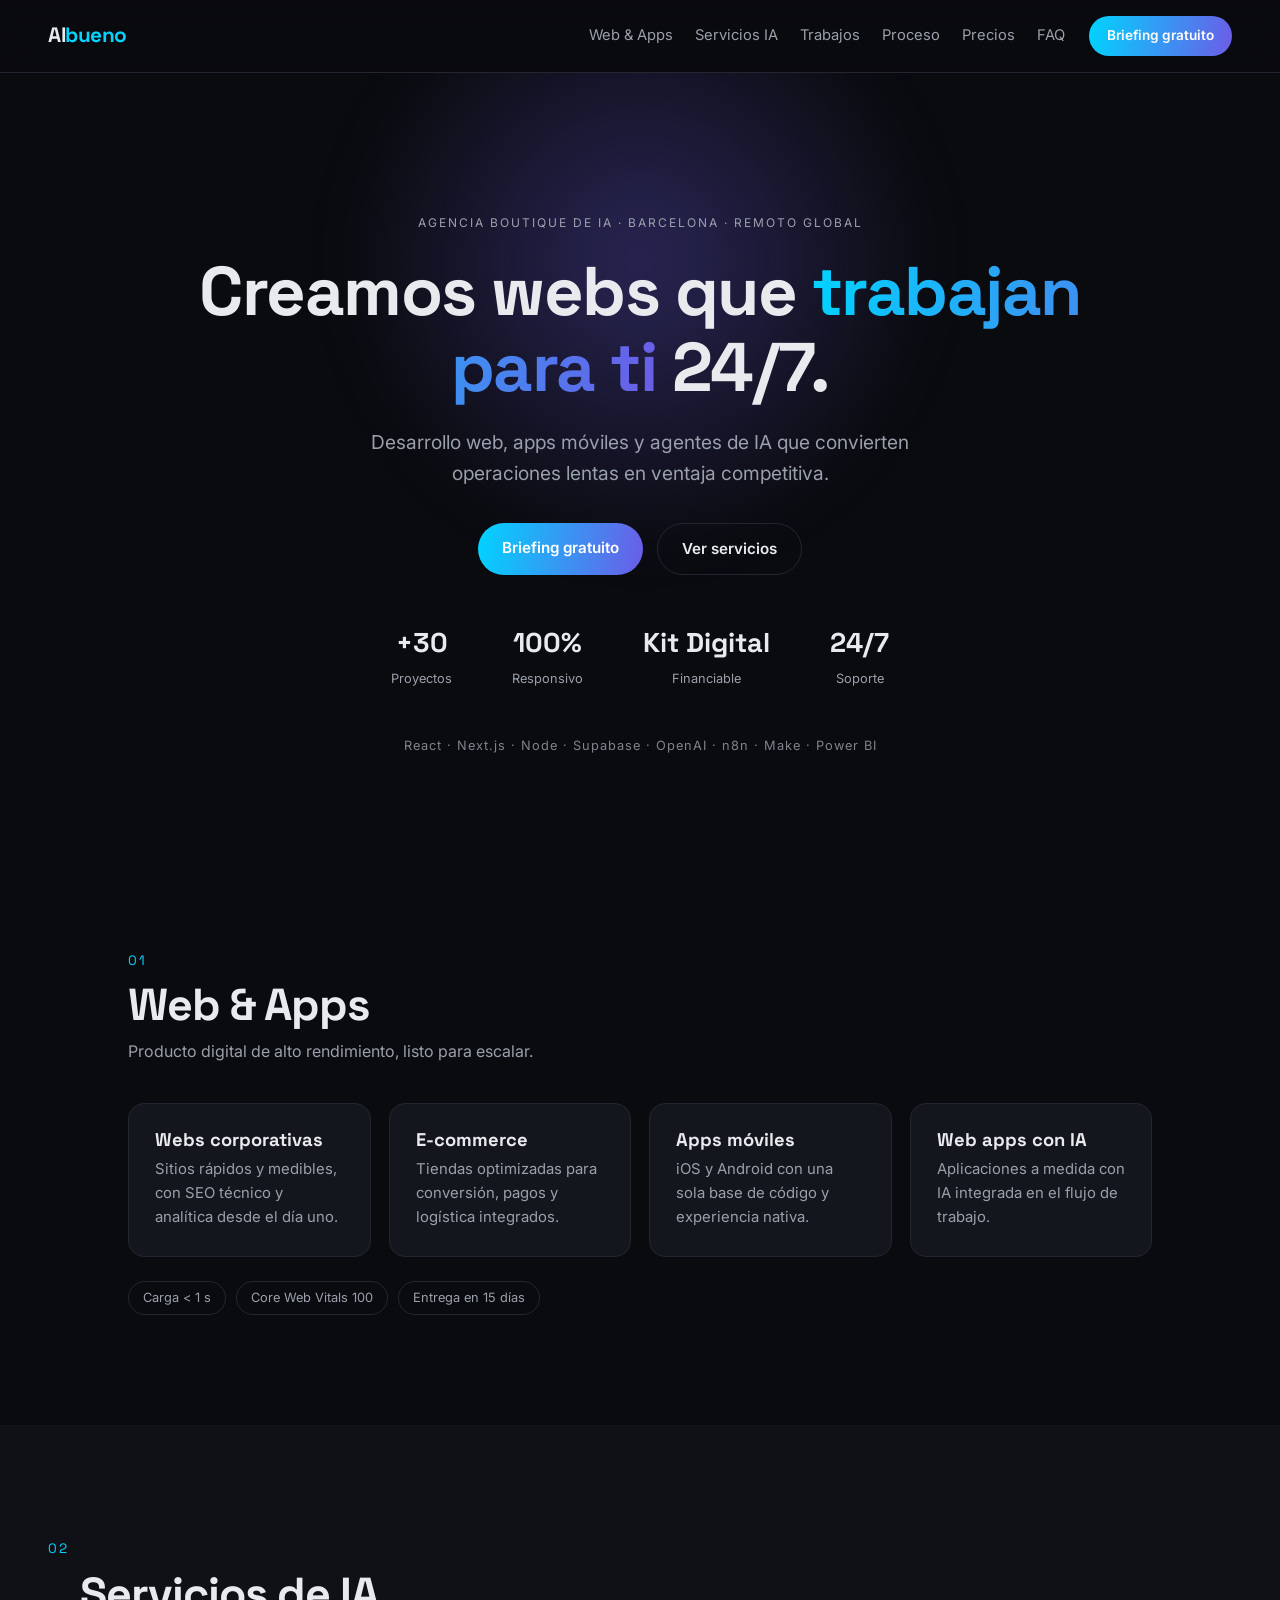
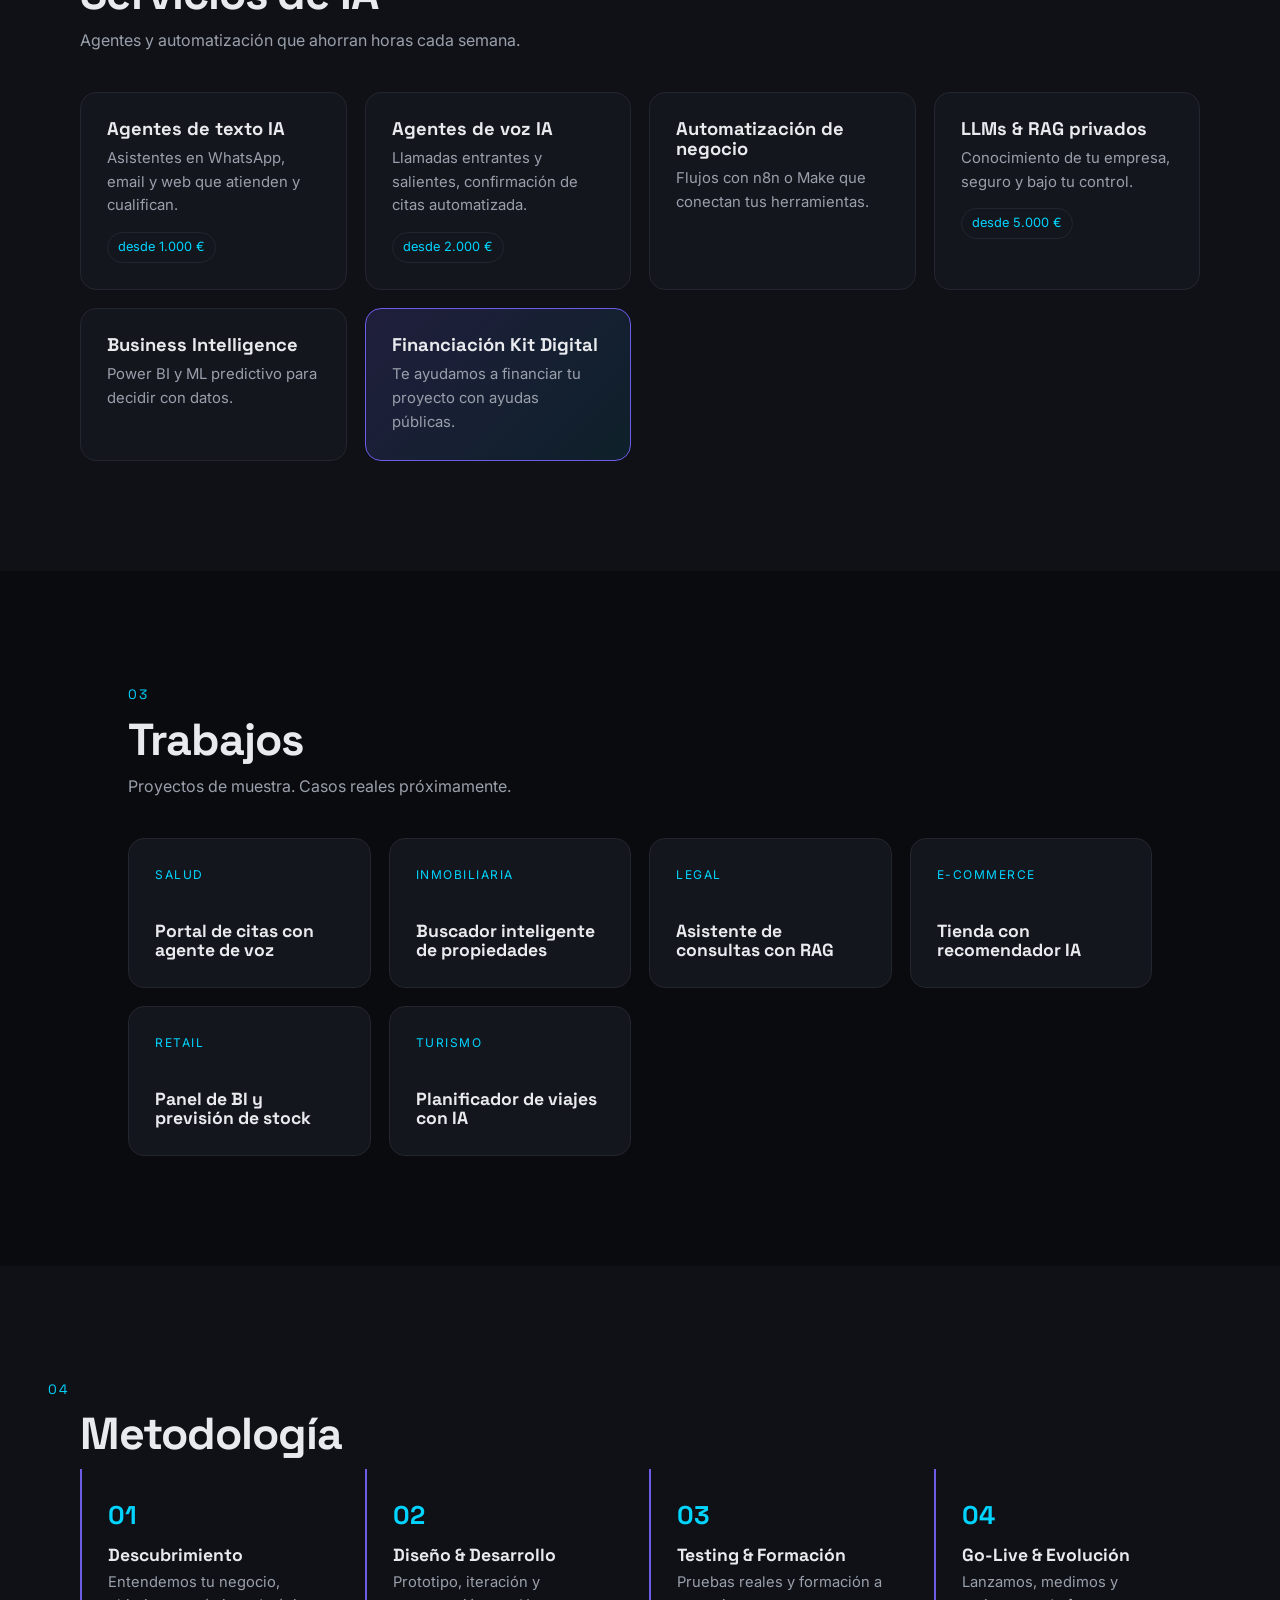
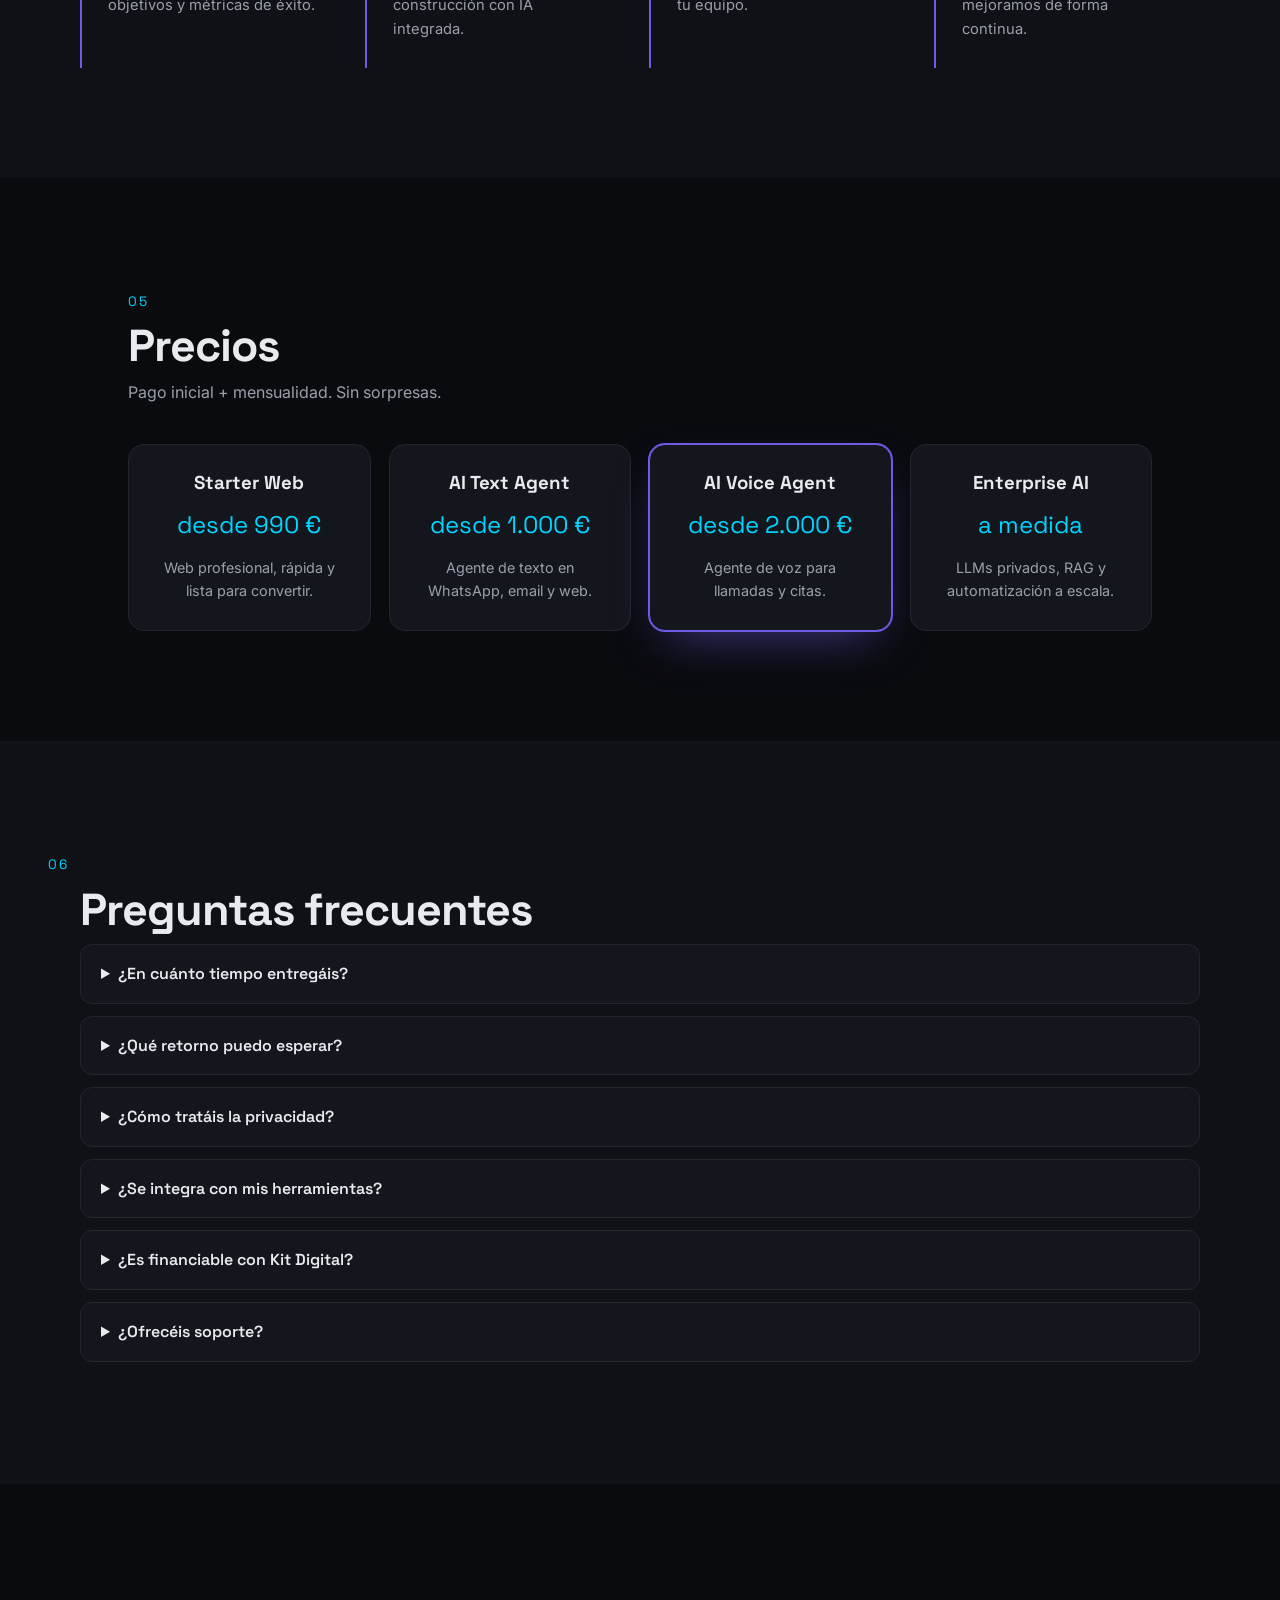
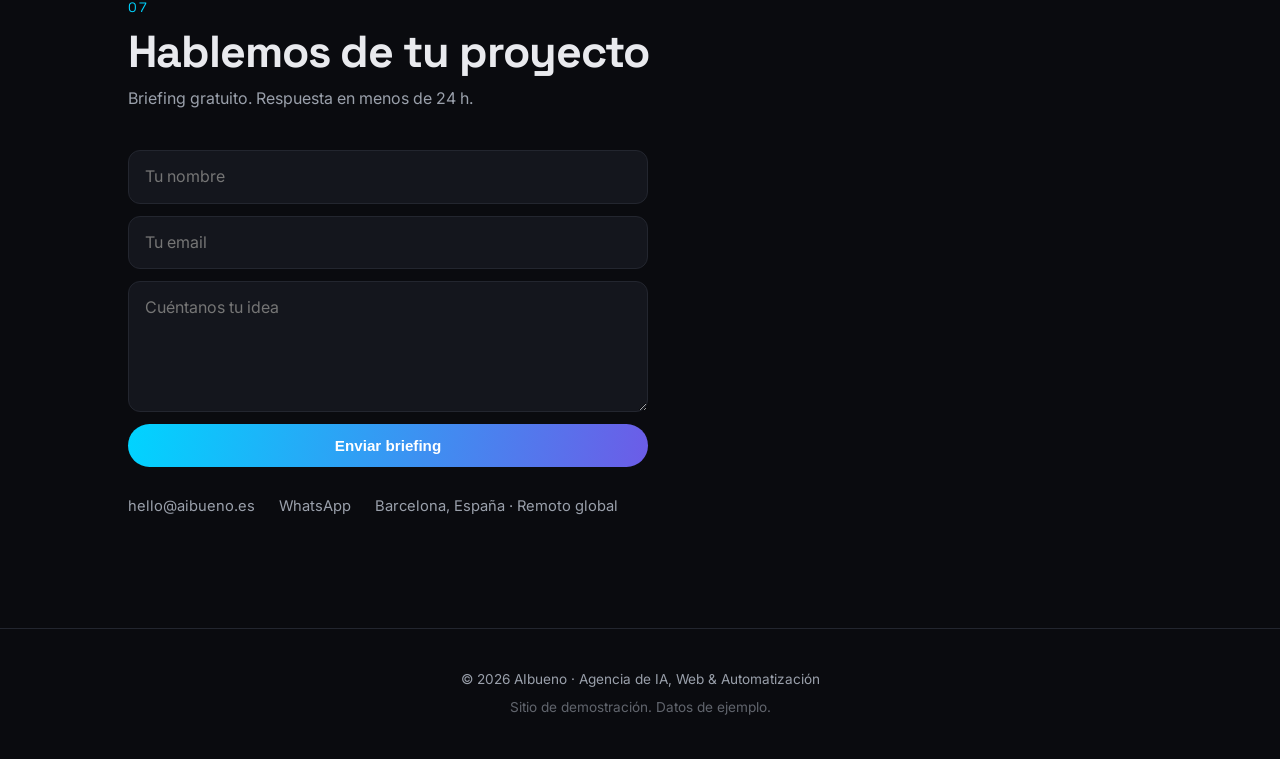
==== index.html @ 73b55826 "Add AIbueno landing site (HTML/CSS/JS, demo data)" ====
<!DOCTYPE html>
<html lang="es">
<head>
  <meta charset="UTF-8" />
  <meta name="viewport" content="width=device-width, initial-scale=1.0" />
  <title>AIbueno — Agencia de IA, Web & Automatización | Barcelona</title>
  <meta name="description" content="Agencia boutique de IA en Barcelona. Webs, apps móviles, agentes de IA y automatización que trabajan para ti 24/7." />
  <link rel="preconnect" href="https://fonts.googleapis.com" />
  <link rel="preconnect" href="https://fonts.gstatic.com" crossorigin />
  <link href="https://fonts.googleapis.com/css2?family=Space+Grotesk:wght@400;500;600;700&family=Inter:wght@400;500;600&display=swap" rel="stylesheet" />
  <link rel="stylesheet" href="styles.css" />
</head>
<body>
  <!-- NAV -->
  <header class="nav" id="top">
    <a href="#top" class="brand">AI<span>bueno</span></a>
    <nav class="nav-links">
      <a href="#servicios">Web &amp; Apps</a>
      <a href="#ia">Servicios IA</a>
      <a href="#trabajos">Trabajos</a>
      <a href="#proceso">Proceso</a>
      <a href="#precios">Precios</a>
      <a href="#faq">FAQ</a>
    </nav>
    <a href="#contacto" class="btn btn-sm">Briefing gratuito</a>
  </header>

  <!-- HERO -->
  <section class="hero">
    <div class="hero-glow" aria-hidden="true"></div>
    <p class="eyebrow">Agencia boutique de IA · Barcelona · Remoto global</p>
    <h1>Creamos webs que <span class="grad">trabajan para ti</span> 24/7.</h1>
    <p class="lead">Desarrollo web, apps móviles y agentes de IA que convierten operaciones lentas en ventaja competitiva.</p>
    <div class="hero-cta">
      <a href="#contacto" class="btn">Briefing gratuito</a>
      <a href="#servicios" class="btn btn-ghost">Ver servicios</a>
    </div>
    <ul class="stats">
      <li><strong>+30</strong><span>Proyectos</span></li>
      <li><strong>100%</strong><span>Responsivo</span></li>
      <li><strong>Kit Digital</strong><span>Financiable</span></li>
      <li><strong>24/7</strong><span>Soporte</span></li>
    </ul>
    <div class="logos">React · Next.js · Node · Supabase · OpenAI · n8n · Make · Power BI</div>
  </section>

  <!-- SERVICIOS WEB -->
  <section id="servicios" class="section">
    <span class="num">01</span>
    <h2>Web &amp; Apps</h2>
    <p class="section-lead">Producto digital de alto rendimiento, listo para escalar.</p>
    <div class="grid">
      <article class="card"><h3>Webs corporativas</h3><p>Sitios rápidos y medibles, con SEO técnico y analítica desde el día uno.</p></article>
      <article class="card"><h3>E-commerce</h3><p>Tiendas optimizadas para conversión, pagos y logística integrados.</p></article>
      <article class="card"><h3>Apps móviles</h3><p>iOS y Android con una sola base de código y experiencia nativa.</p></article>
      <article class="card"><h3>Web apps con IA</h3><p>Aplicaciones a medida con IA integrada en el flujo de trabajo.</p></article>
    </div>
    <ul class="pills"><li>Carga &lt; 1 s</li><li>Core Web Vitals 100</li><li>Entrega en 15 días</li></ul>
  </section>

  <!-- SERVICIOS IA -->
  <section id="ia" class="section alt">
    <span class="num">02</span>
    <h2>Servicios de IA</h2>
    <p class="section-lead">Agentes y automatización que ahorran horas cada semana.</p>
    <div class="grid">
      <article class="card"><h3>Agentes de texto IA</h3><p>Asistentes en WhatsApp, email y web que atienden y cualifican.</p><span class="price">desde 1.000 €</span></article>
      <article class="card"><h3>Agentes de voz IA</h3><p>Llamadas entrantes y salientes, confirmación de citas automatizada.</p><span class="price">desde 2.000 €</span></article>
      <article class="card"><h3>Automatización de negocio</h3><p>Flujos con n8n o Make que conectan tus herramientas.</p></article>
      <article class="card"><h3>LLMs &amp; RAG privados</h3><p>Conocimiento de tu empresa, seguro y bajo tu control.</p><span class="price">desde 5.000 €</span></article>
      <article class="card"><h3>Business Intelligence</h3><p>Power BI y ML predictivo para decidir con datos.</p></article>
      <article class="card highlight"><h3>Financiación Kit Digital</h3><p>Te ayudamos a financiar tu proyecto con ayudas públicas.</p></article>
    </div>
  </section>

  <!-- TRABAJOS -->
  <section id="trabajos" class="section">
    <span class="num">03</span>
    <h2>Trabajos</h2>
    <p class="section-lead">Proyectos de muestra. Casos reales próximamente.</p>
    <div class="grid works">
      <article class="work"><span>Salud</span><h3>Portal de citas con agente de voz</h3></article>
      <article class="work"><span>Inmobiliaria</span><h3>Buscador inteligente de propiedades</h3></article>
      <article class="work"><span>Legal</span><h3>Asistente de consultas con RAG</h3></article>
      <article class="work"><span>E-commerce</span><h3>Tienda con recomendador IA</h3></article>
      <article class="work"><span>Retail</span><h3>Panel de BI y previsión de stock</h3></article>
      <article class="work"><span>Turismo</span><h3>Planificador de viajes con IA</h3></article>
    </div>
  </section>

  <!-- PROCESO -->
  <section id="proceso" class="section alt">
    <span class="num">04</span>
    <h2>Metodología</h2>
    <div class="steps">
      <div class="step"><strong>01</strong><h3>Descubrimiento</h3><p>Entendemos tu negocio, objetivos y métricas de éxito.</p></div>
      <div class="step"><strong>02</strong><h3>Diseño &amp; Desarrollo</h3><p>Prototipo, iteración y construcción con IA integrada.</p></div>
      <div class="step"><strong>03</strong><h3>Testing &amp; Formación</h3><p>Pruebas reales y formación a tu equipo.</p></div>
      <div class="step"><strong>04</strong><h3>Go-Live &amp; Evolución</h3><p>Lanzamos, medimos y mejoramos de forma continua.</p></div>
    </div>
  </section>

  <!-- PRECIOS -->
  <section id="precios" class="section">
    <span class="num">05</span>
    <h2>Precios</h2>
    <p class="section-lead">Pago inicial + mensualidad. Sin sorpresas.</p>
    <div class="grid pricing">
      <article class="plan"><h3>Starter Web</h3><p class="amount">desde 990 €</p><p>Web profesional, rápida y lista para convertir.</p></article>
      <article class="plan"><h3>AI Text Agent</h3><p class="amount">desde 1.000 €</p><p>Agente de texto en WhatsApp, email y web.</p></article>
      <article class="plan featured"><h3>AI Voice Agent</h3><p class="amount">desde 2.000 €</p><p>Agente de voz para llamadas y citas.</p></article>
      <article class="plan"><h3>Enterprise AI</h3><p class="amount">a medida</p><p>LLMs privados, RAG y automatización a escala.</p></article>
    </div>
  </section>

  <!-- FAQ -->
  <section id="faq" class="section alt">
    <span class="num">06</span>
    <h2>Preguntas frecuentes</h2>
    <div class="faq">
      <details><summary>¿En cuánto tiempo entregáis?</summary><p>Proyectos web estándar en unos 15 días; los de IA según alcance.</p></details>
      <details><summary>¿Qué retorno puedo esperar?</summary><p>Automatizar tareas repetitivas libera horas y reduce costes operativos.</p></details>
      <details><summary>¿Cómo tratáis la privacidad?</summary><p>Datos cifrados y, si hace falta, LLMs privados bajo tu control.</p></details>
      <details><summary>¿Se integra con mis herramientas?</summary><p>Sí: CRMs, ERPs, WhatsApp, email y cientos de apps vía n8n/Make.</p></details>
      <details><summary>¿Es financiable con Kit Digital?</summary><p>Sí, te ayudamos con la solicitud y la justificación.</p></details>
      <details><summary>¿Ofrecéis soporte?</summary><p>Soporte continuo y evolución del producto tras el lanzamiento.</p></details>
    </div>
  </section>

  <!-- CONTACTO -->
  <section id="contacto" class="section contact">
    <span class="num">07</span>
    <h2>Hablemos de tu proyecto</h2>
    <p class="section-lead">Briefing gratuito. Respuesta en menos de 24 h.</p>
    <form class="contact-form" onsubmit="return handleSubmit(event)">
      <input type="text" name="nombre" placeholder="Tu nombre" required />
      <input type="email" name="email" placeholder="Tu email" required />
      <textarea name="mensaje" placeholder="Cuéntanos tu idea" rows="4" required></textarea>
      <button type="submit" class="btn">Enviar briefing</button>
      <p class="form-note" id="formNote" hidden>¡Gracias! Te contactaremos pronto. (Demo — el formulario no envía datos.)</p>
    </form>
    <div class="contact-info">
      <a href="mailto:hello@aibueno.es">hello@aibueno.es</a>
      <a href="https://wa.me/34600000000">WhatsApp</a>
      <span>Barcelona, España · Remoto global</span>
    </div>
  </section>

  <footer class="footer">
    <p>© <span id="year"></span> AIbueno · Agencia de IA, Web &amp; Automatización</p>
    <p class="muted">Sitio de demostración. Datos de ejemplo.</p>
  </footer>

  <script src="script.js"></script>
</body>
</html>
---- styles.css ----
:root{
  --bg:#0a0b0f; --bg-alt:#0f1117; --card:#14161d; --line:#23262f;
  --txt:#e9eaee; --muted:#9aa0ab; --accent:#6c5ce7; --accent2:#00d4ff;
  --radius:16px; --max:1120px;
}
*{box-sizing:border-box;margin:0;padding:0}
html{scroll-behavior:smooth}
body{background:var(--bg);color:var(--txt);font-family:'Inter',system-ui,sans-serif;line-height:1.6;-webkit-font-smoothing:antialiased}
h1,h2,h3,.brand{font-family:'Space Grotesk',sans-serif;line-height:1.1}
a{color:inherit;text-decoration:none}
.grad{background:linear-gradient(100deg,var(--accent2),var(--accent));-webkit-background-clip:text;background-clip:text;color:transparent}

/* NAV */
.nav{position:sticky;top:0;z-index:50;display:flex;align-items:center;gap:24px;
  padding:16px clamp(16px,5vw,48px);background:rgba(10,11,15,.72);backdrop-filter:blur(12px);border-bottom:1px solid var(--line)}
.brand{font-weight:700;font-size:1.3rem;letter-spacing:-.5px}
.brand span{color:var(--accent2)}
.nav-links{display:flex;gap:22px;margin-left:auto;font-size:.92rem;color:var(--muted)}
.nav-links a:hover{color:var(--txt)}
@media(max-width:860px){.nav-links{display:none}}

/* BUTTONS */
.btn{display:inline-block;background:linear-gradient(100deg,var(--accent2),var(--accent));color:#fff;
  font-weight:600;padding:13px 24px;border-radius:999px;border:0;cursor:pointer;font-size:.95rem;transition:transform .15s,filter .15s}
.btn:hover{transform:translateY(-2px);filter:brightness(1.08)}
.btn-sm{padding:9px 18px;font-size:.85rem}
.btn-ghost{background:transparent;border:1px solid var(--line);color:var(--txt)}

/* HERO */
.hero{position:relative;max-width:var(--max);margin:0 auto;padding:clamp(64px,12vw,140px) clamp(16px,5vw,48px) 80px;text-align:center;overflow:hidden}
.hero-glow{position:absolute;top:-20%;left:50%;transform:translateX(-50%);width:680px;height:680px;max-width:90vw;
  background:radial-gradient(circle,rgba(108,92,231,.33),transparent 62%);filter:blur(30px);z-index:-1}
.eyebrow{text-transform:uppercase;letter-spacing:2px;font-size:.75rem;color:var(--muted);margin-bottom:22px}
.hero h1{font-size:clamp(2.3rem,6.5vw,4.3rem);font-weight:700;letter-spacing:-1.5px}
.lead{max-width:620px;margin:22px auto 0;color:var(--muted);font-size:clamp(1rem,2.4vw,1.2rem)}
.hero-cta{display:flex;gap:14px;justify-content:center;flex-wrap:wrap;margin:34px 0 46px}
.stats{list-style:none;display:flex;gap:clamp(20px,5vw,60px);justify-content:center;flex-wrap:wrap}
.stats strong{display:block;font-family:'Space Grotesk';font-size:1.7rem}
.stats span{font-size:.8rem;color:var(--muted)}
.logos{margin-top:46px;color:var(--muted);font-size:.8rem;letter-spacing:1px;opacity:.8}

/* SECTIONS */
.section{max-width:var(--max);margin:0 auto;padding:clamp(60px,9vw,110px) clamp(16px,5vw,48px);position:relative}
.section.alt{background:var(--bg-alt)}
.section.alt, .footer{max-width:none}
.section.alt > *{max-width:var(--max);margin-left:auto;margin-right:auto}
.num{font-family:'Space Grotesk';font-size:.85rem;color:var(--accent2);letter-spacing:2px}
.section h2{font-size:clamp(1.8rem,4.5vw,2.8rem);margin:8px 0 10px;letter-spacing:-1px}
.section-lead{color:var(--muted);margin-bottom:38px;max-width:620px}

/* GRID / CARDS */
.grid{display:grid;grid-template-columns:repeat(auto-fit,minmax(240px,1fr));gap:18px}
.card{background:var(--card);border:1px solid var(--line);border-radius:var(--radius);padding:26px;transition:border-color .2s,transform .2s}
.card:hover{border-color:var(--accent);transform:translateY(-3px)}
.card h3{font-size:1.15rem;margin-bottom:8px}
.card p{color:var(--muted);font-size:.93rem}
.card .price{display:inline-block;margin-top:14px;font-size:.8rem;color:var(--accent2);border:1px solid var(--line);padding:4px 10px;border-radius:999px}
.card.highlight{background:linear-gradient(135deg,rgba(108,92,231,.18),rgba(0,212,255,.08));border-color:var(--accent)}
.pills{list-style:none;display:flex;gap:10px;flex-wrap:wrap;margin-top:24px}
.pills li{font-size:.8rem;color:var(--muted);border:1px solid var(--line);padding:6px 14px;border-radius:999px}

/* WORKS */
.works .work{background:var(--card);border:1px solid var(--line);border-radius:var(--radius);padding:26px;min-height:150px;display:flex;flex-direction:column;justify-content:space-between;transition:transform .2s,border-color .2s}
.works .work:hover{transform:translateY(-3px);border-color:var(--accent2)}
.works .work span{font-size:.75rem;text-transform:uppercase;letter-spacing:1.5px;color:var(--accent2)}
.works .work h3{font-size:1.1rem;margin-top:20px}

/* STEPS */
.steps{display:grid;grid-template-columns:repeat(auto-fit,minmax(220px,1fr));gap:18px}
.step{padding:26px;border-left:2px solid var(--accent)}
.step strong{font-family:'Space Grotesk';font-size:1.6rem;color:var(--accent2)}
.step h3{margin:10px 0 6px;font-size:1.1rem}
.step p{color:var(--muted);font-size:.92rem}

/* PRICING */
.pricing .plan{background:var(--card);border:1px solid var(--line);border-radius:var(--radius);padding:28px;text-align:center}
.pricing .plan.featured{border-color:var(--accent);box-shadow:0 0 0 1px var(--accent),0 20px 50px -20px rgba(108,92,231,.6)}
.plan .amount{font-family:'Space Grotesk';font-size:1.5rem;margin:12px 0;color:var(--accent2)}
.plan p:last-child{color:var(--muted);font-size:.9rem}

/* FAQ */
.faq{max-width:760px}
.faq details{border:1px solid var(--line);border-radius:12px;padding:16px 20px;margin-bottom:12px;background:var(--card)}
.faq summary{cursor:pointer;font-weight:600;font-family:'Space Grotesk'}
.faq p{color:var(--muted);margin-top:10px;font-size:.93rem}

/* CONTACT */
.contact-form{max-width:520px;display:flex;flex-direction:column;gap:12px;margin-bottom:28px}
.contact-form input,.contact-form textarea{background:var(--card);border:1px solid var(--line);border-radius:12px;padding:13px 16px;color:var(--txt);font:inherit}
.contact-form input:focus,.contact-form textarea:focus{outline:none;border-color:var(--accent)}
.form-note{color:var(--accent2);font-size:.88rem}
.contact-info{display:flex;gap:24px;flex-wrap:wrap;color:var(--muted);font-size:.92rem}
.contact-info a:hover{color:var(--accent2)}

/* FOOTER */
.footer{text-align:center;padding:40px 16px;border-top:1px solid var(--line);color:var(--muted);font-size:.85rem}
.footer .muted{opacity:.6;margin-top:6px}
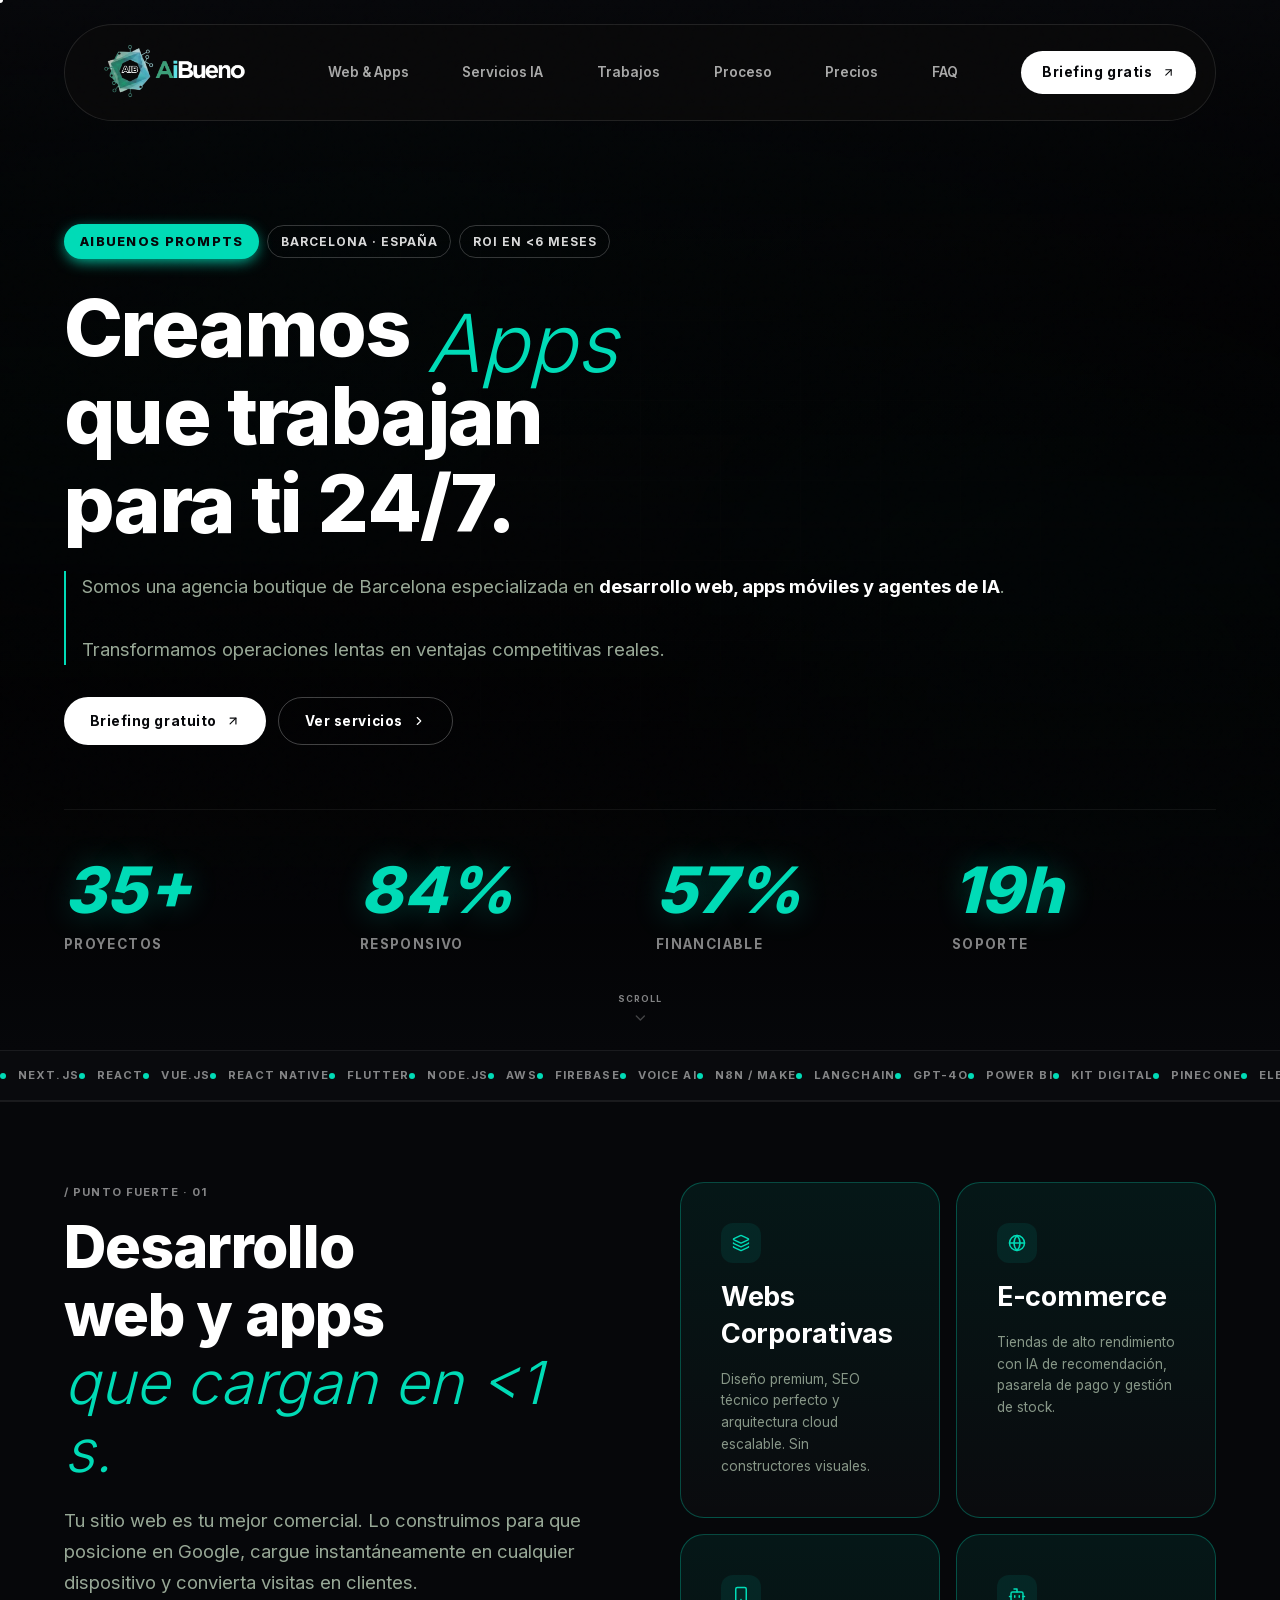
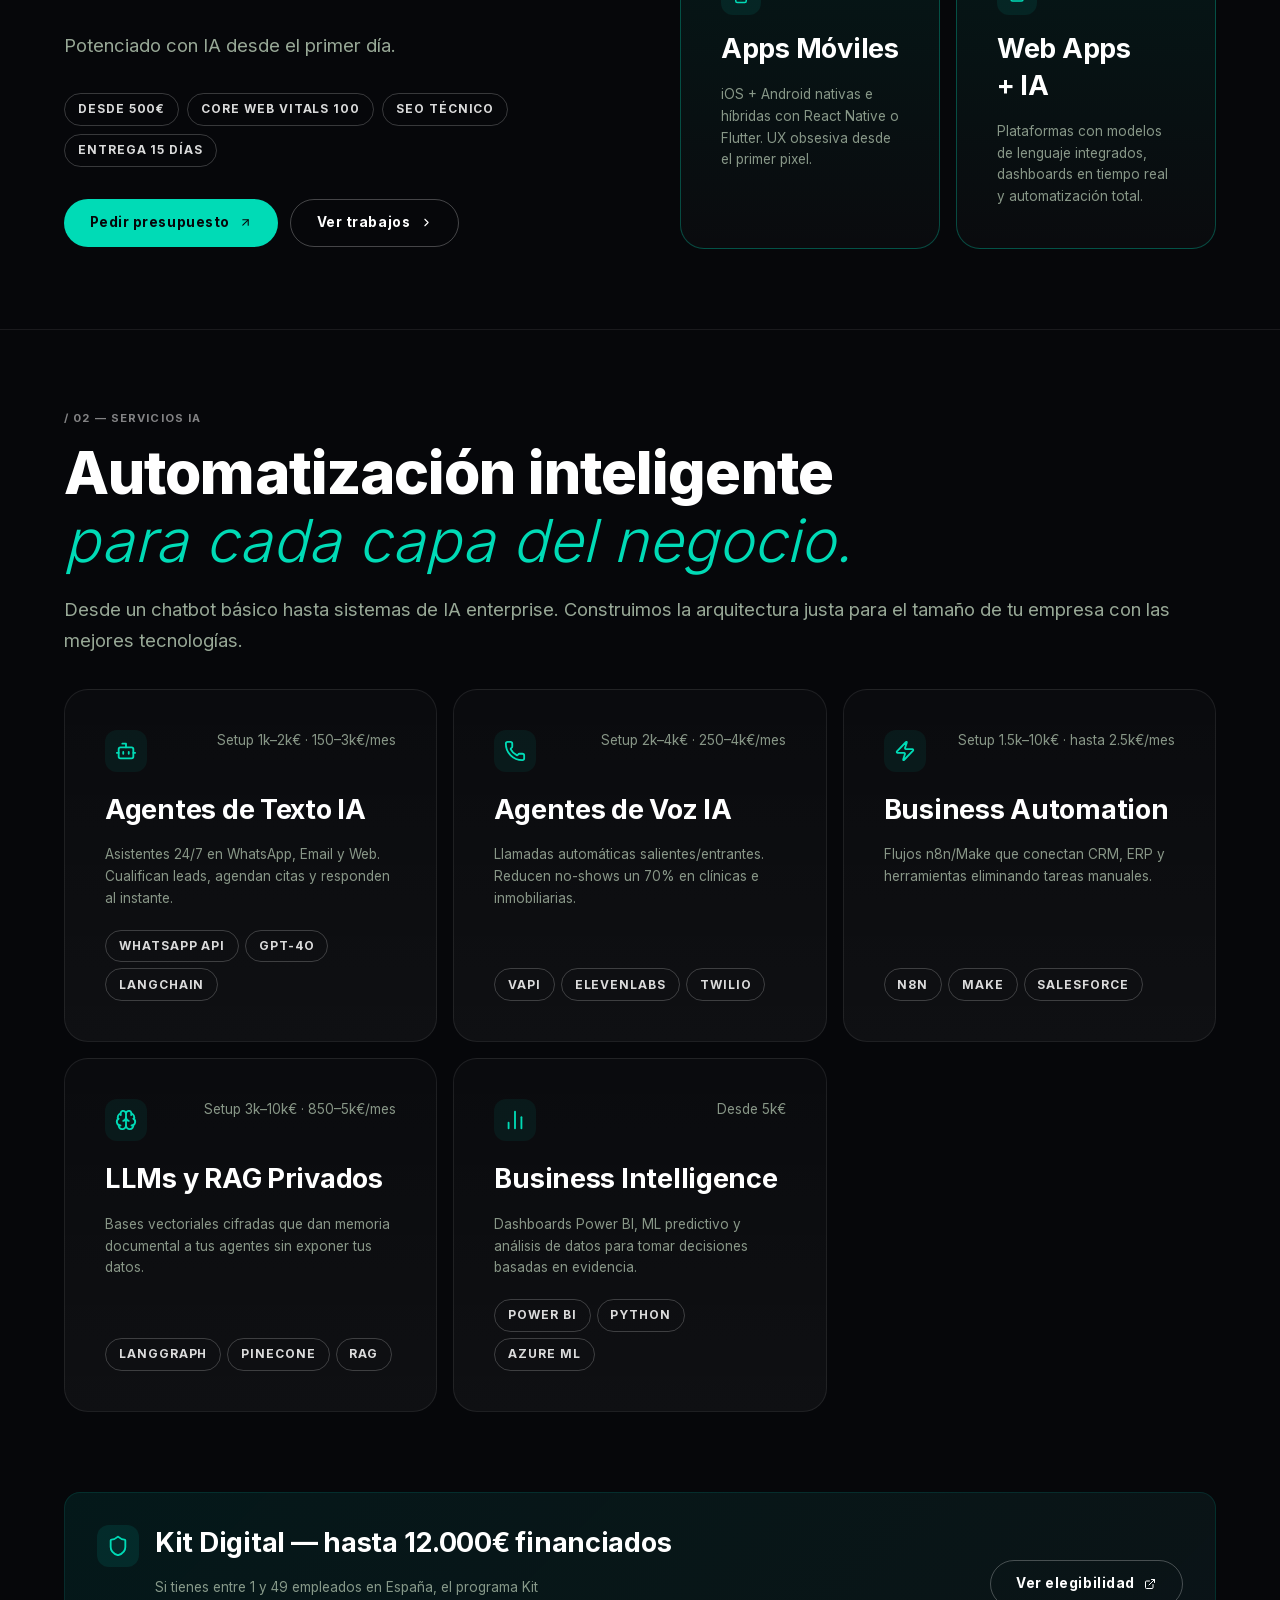
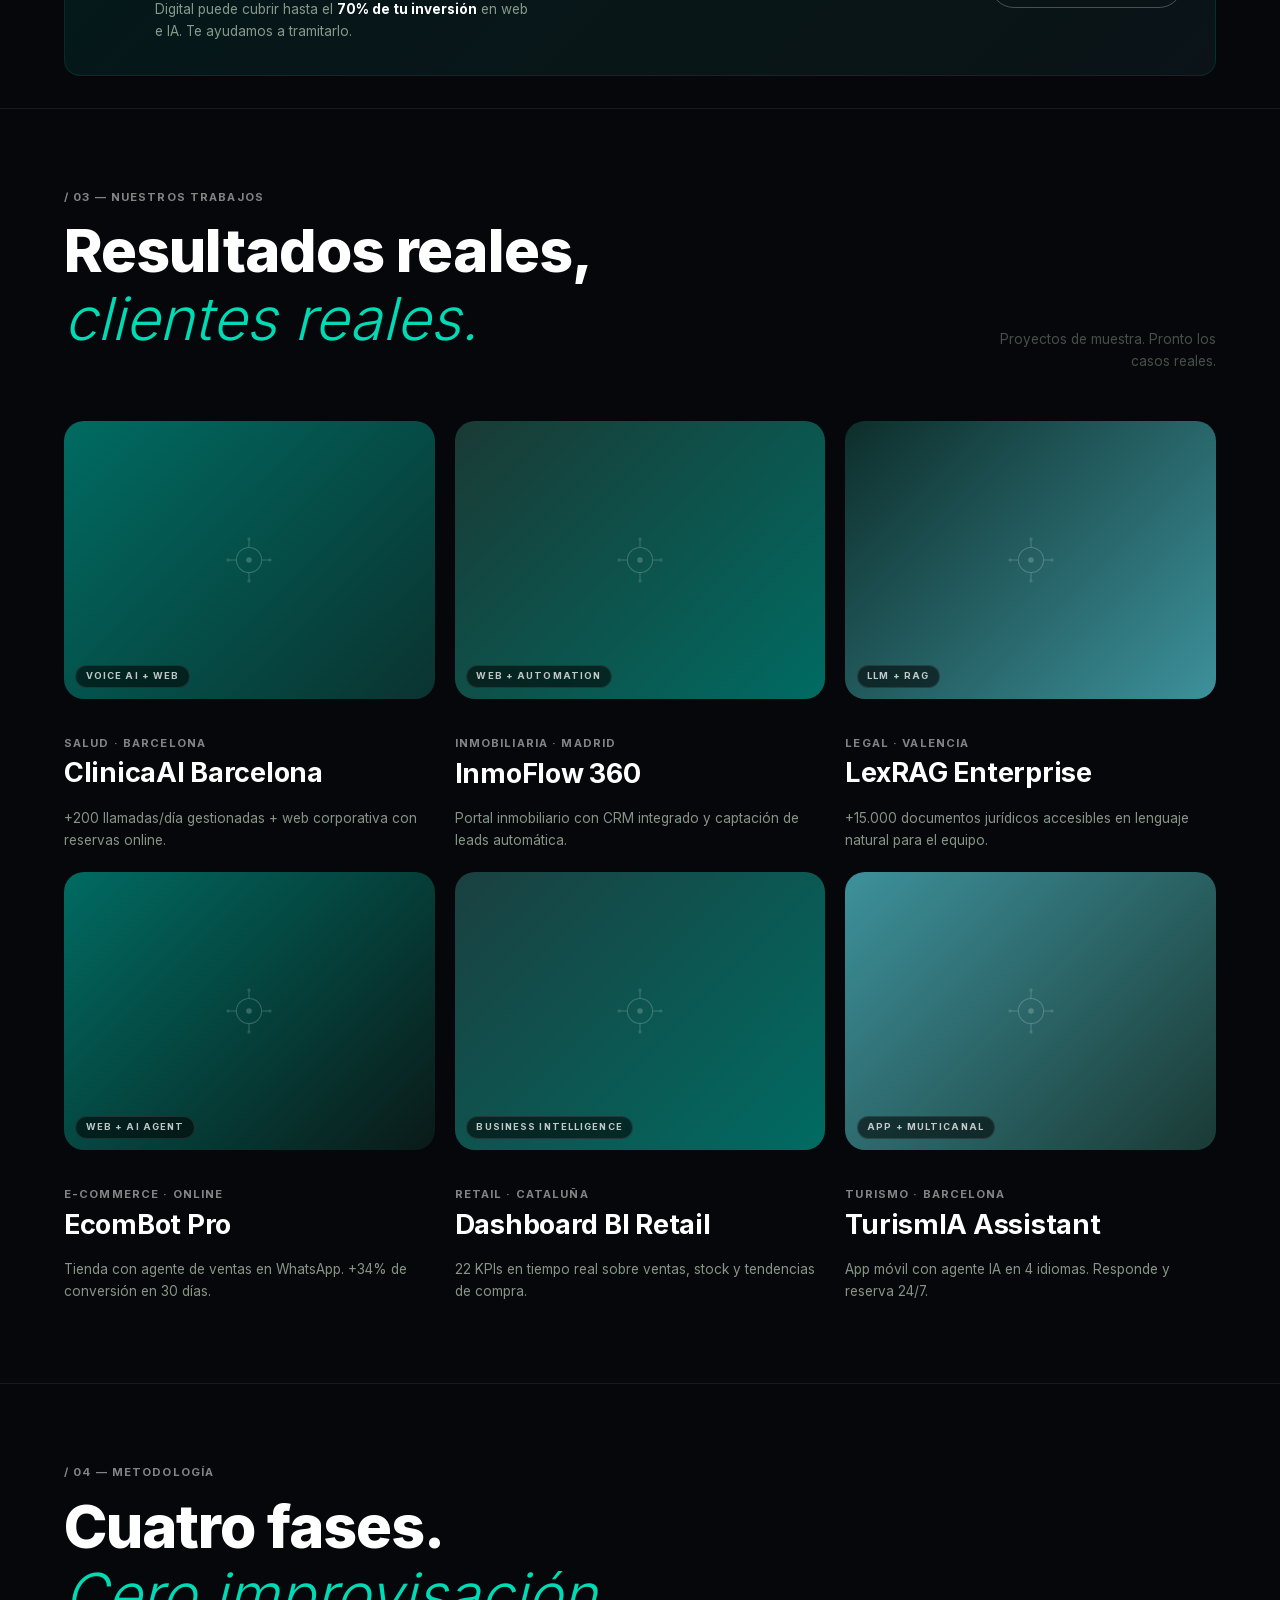
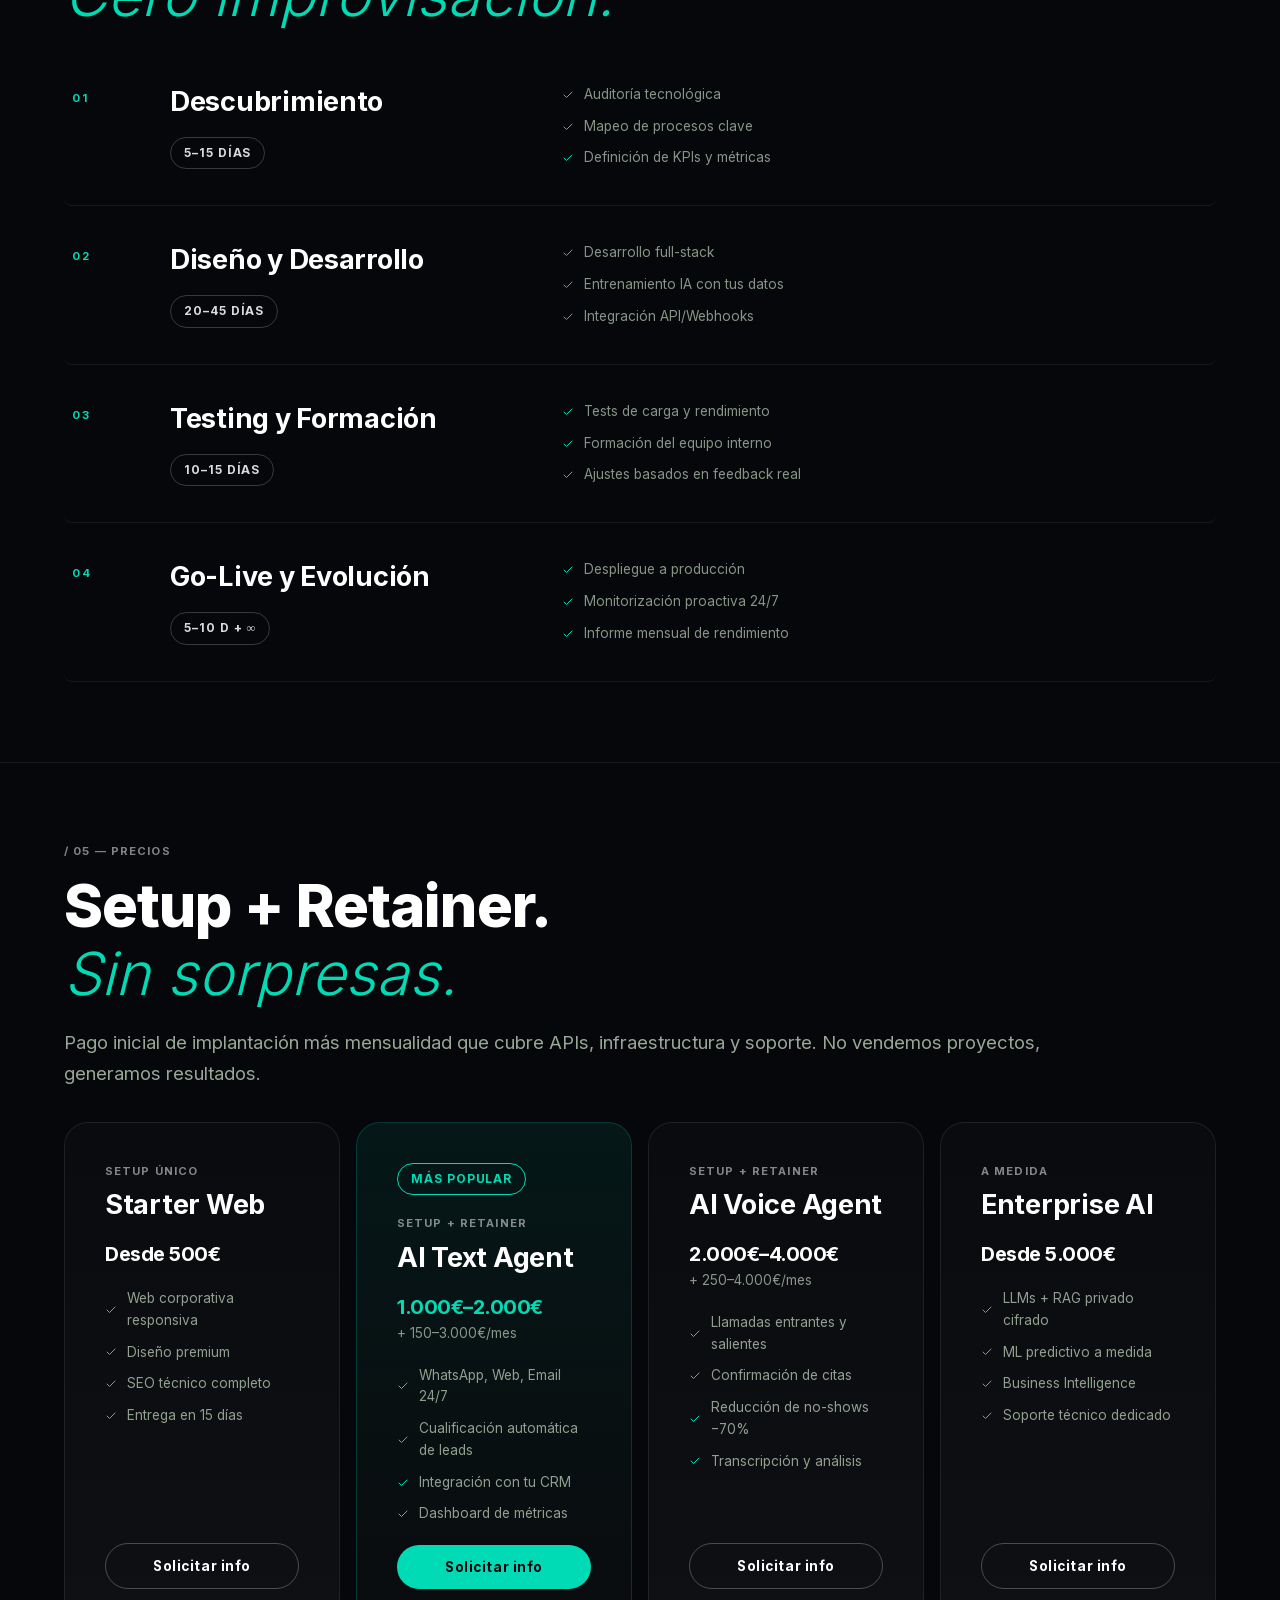
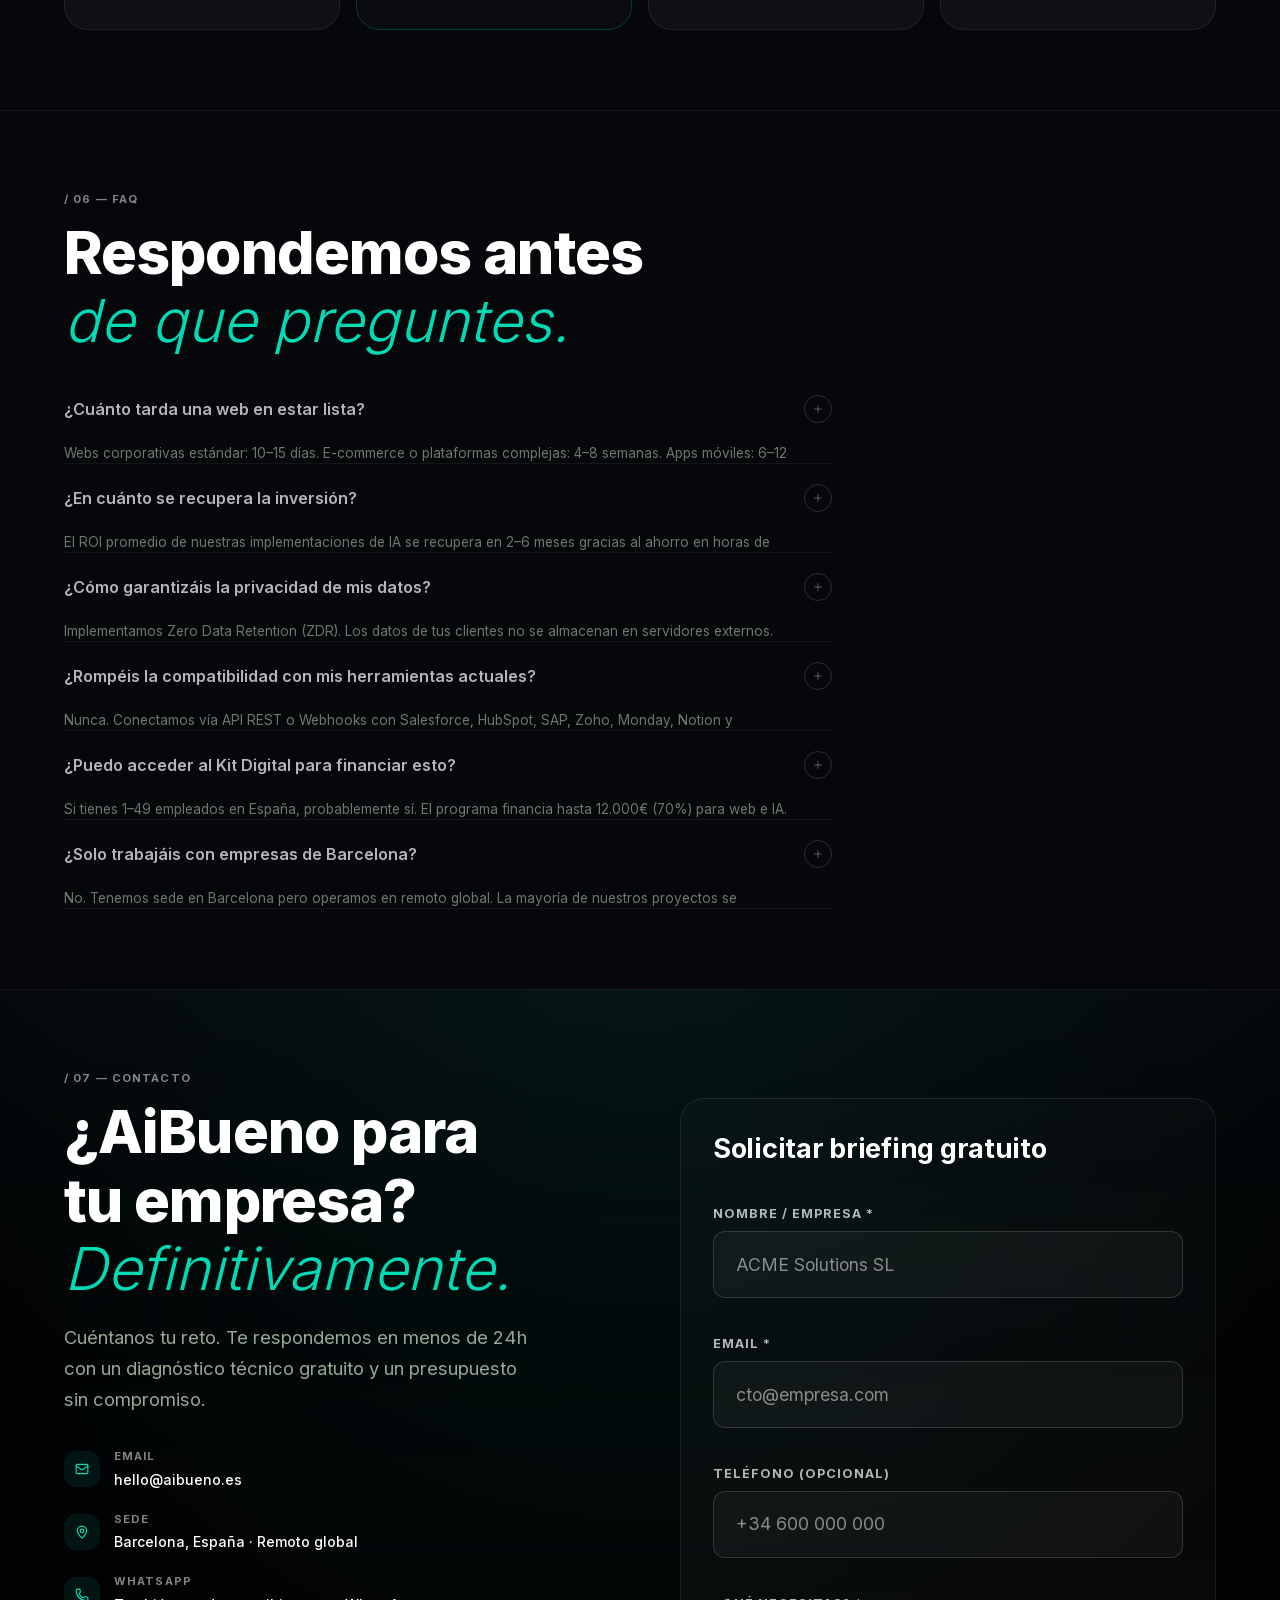
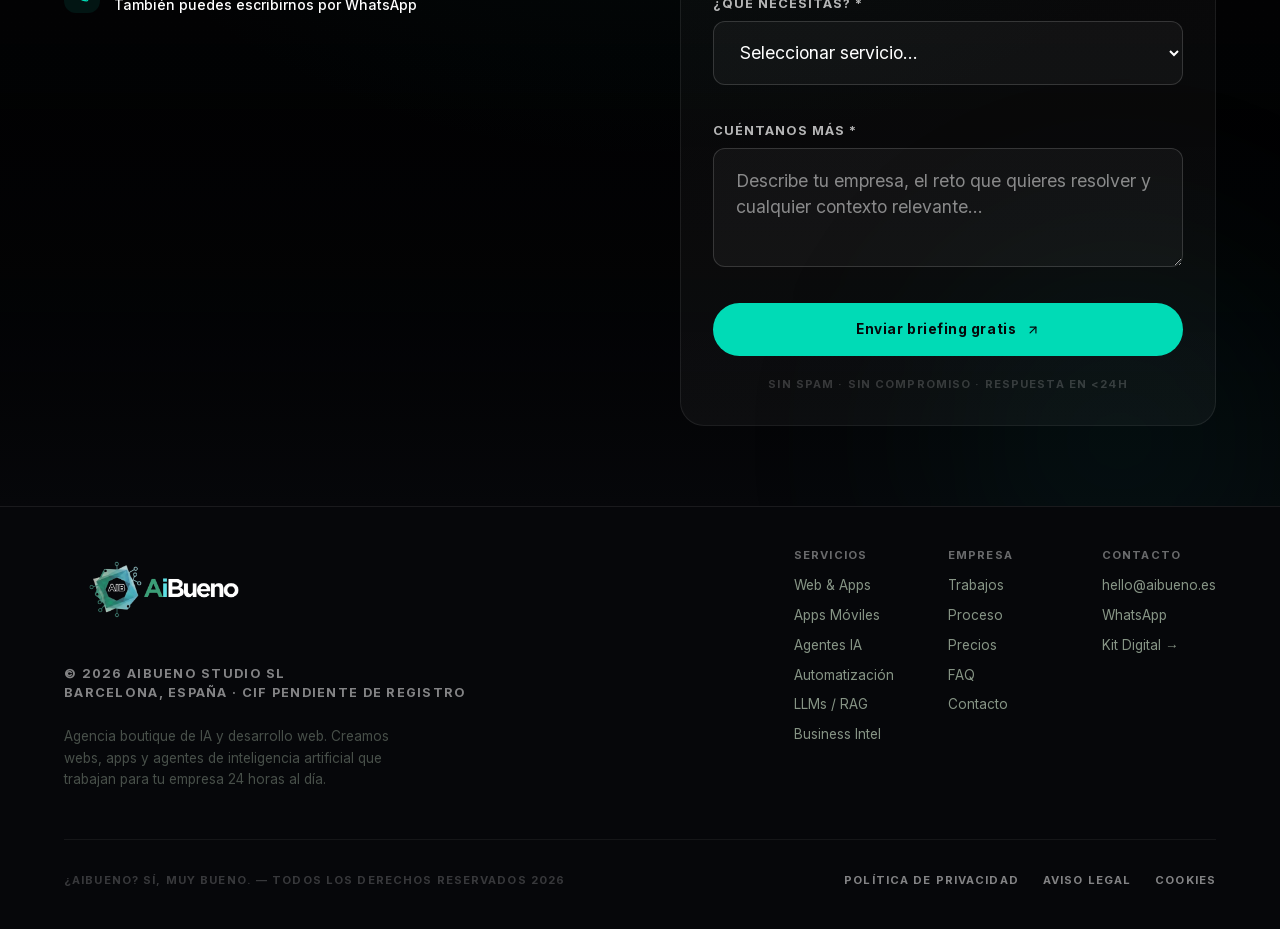
==== commit dd38cabe: "Replace with real AIbueno site (static export)" ====
--- a/index.html
+++ b/index.html
@@ -1,156 +1 @@
-<!DOCTYPE html>
-<html lang="es">
-<head>
-  <meta charset="UTF-8" />
-  <meta name="viewport" content="width=device-width, initial-scale=1.0" />
-  <title>AIbueno — Agencia de IA, Web & Automatización | Barcelona</title>
-  <meta name="description" content="Agencia boutique de IA en Barcelona. Webs, apps móviles, agentes de IA y automatización que trabajan para ti 24/7." />
-  <link rel="preconnect" href="https://fonts.googleapis.com" />
-  <link rel="preconnect" href="https://fonts.gstatic.com" crossorigin />
-  <link href="https://fonts.googleapis.com/css2?family=Space+Grotesk:wght@400;500;600;700&family=Inter:wght@400;500;600&display=swap" rel="stylesheet" />
-  <link rel="stylesheet" href="styles.css" />
-</head>
-<body>
-  <!-- NAV -->
-  <header class="nav" id="top">
-    <a href="#top" class="brand">AI<span>bueno</span></a>
-    <nav class="nav-links">
-      <a href="#servicios">Web &amp; Apps</a>
-      <a href="#ia">Servicios IA</a>
-      <a href="#trabajos">Trabajos</a>
-      <a href="#proceso">Proceso</a>
-      <a href="#precios">Precios</a>
-      <a href="#faq">FAQ</a>
-    </nav>
-    <a href="#contacto" class="btn btn-sm">Briefing gratuito</a>
-  </header>
-
-  <!-- HERO -->
-  <section class="hero">
-    <div class="hero-glow" aria-hidden="true"></div>
-    <p class="eyebrow">Agencia boutique de IA · Barcelona · Remoto global</p>
-    <h1>Creamos webs que <span class="grad">trabajan para ti</span> 24/7.</h1>
-    <p class="lead">Desarrollo web, apps móviles y agentes de IA que convierten operaciones lentas en ventaja competitiva.</p>
-    <div class="hero-cta">
-      <a href="#contacto" class="btn">Briefing gratuito</a>
-      <a href="#servicios" class="btn btn-ghost">Ver servicios</a>
-    </div>
-    <ul class="stats">
-      <li><strong>+30</strong><span>Proyectos</span></li>
-      <li><strong>100%</strong><span>Responsivo</span></li>
-      <li><strong>Kit Digital</strong><span>Financiable</span></li>
-      <li><strong>24/7</strong><span>Soporte</span></li>
-    </ul>
-    <div class="logos">React · Next.js · Node · Supabase · OpenAI · n8n · Make · Power BI</div>
-  </section>
-
-  <!-- SERVICIOS WEB -->
-  <section id="servicios" class="section">
-    <span class="num">01</span>
-    <h2>Web &amp; Apps</h2>
-    <p class="section-lead">Producto digital de alto rendimiento, listo para escalar.</p>
-    <div class="grid">
-      <article class="card"><h3>Webs corporativas</h3><p>Sitios rápidos y medibles, con SEO técnico y analítica desde el día uno.</p></article>
-      <article class="card"><h3>E-commerce</h3><p>Tiendas optimizadas para conversión, pagos y logística integrados.</p></article>
-      <article class="card"><h3>Apps móviles</h3><p>iOS y Android con una sola base de código y experiencia nativa.</p></article>
-      <article class="card"><h3>Web apps con IA</h3><p>Aplicaciones a medida con IA integrada en el flujo de trabajo.</p></article>
-    </div>
-    <ul class="pills"><li>Carga &lt; 1 s</li><li>Core Web Vitals 100</li><li>Entrega en 15 días</li></ul>
-  </section>
-
-  <!-- SERVICIOS IA -->
-  <section id="ia" class="section alt">
-    <span class="num">02</span>
-    <h2>Servicios de IA</h2>
-    <p class="section-lead">Agentes y automatización que ahorran horas cada semana.</p>
-    <div class="grid">
-      <article class="card"><h3>Agentes de texto IA</h3><p>Asistentes en WhatsApp, email y web que atienden y cualifican.</p><span class="price">desde 1.000 €</span></article>
-      <article class="card"><h3>Agentes de voz IA</h3><p>Llamadas entrantes y salientes, confirmación de citas automatizada.</p><span class="price">desde 2.000 €</span></article>
-      <article class="card"><h3>Automatización de negocio</h3><p>Flujos con n8n o Make que conectan tus herramientas.</p></article>
-      <article class="card"><h3>LLMs &amp; RAG privados</h3><p>Conocimiento de tu empresa, seguro y bajo tu control.</p><span class="price">desde 5.000 €</span></article>
-      <article class="card"><h3>Business Intelligence</h3><p>Power BI y ML predictivo para decidir con datos.</p></article>
-      <article class="card highlight"><h3>Financiación Kit Digital</h3><p>Te ayudamos a financiar tu proyecto con ayudas públicas.</p></article>
-    </div>
-  </section>
-
-  <!-- TRABAJOS -->
-  <section id="trabajos" class="section">
-    <span class="num">03</span>
-    <h2>Trabajos</h2>
-    <p class="section-lead">Proyectos de muestra. Casos reales próximamente.</p>
-    <div class="grid works">
-      <article class="work"><span>Salud</span><h3>Portal de citas con agente de voz</h3></article>
-      <article class="work"><span>Inmobiliaria</span><h3>Buscador inteligente de propiedades</h3></article>
-      <article class="work"><span>Legal</span><h3>Asistente de consultas con RAG</h3></article>
-      <article class="work"><span>E-commerce</span><h3>Tienda con recomendador IA</h3></article>
-      <article class="work"><span>Retail</span><h3>Panel de BI y previsión de stock</h3></article>
-      <article class="work"><span>Turismo</span><h3>Planificador de viajes con IA</h3></article>
-    </div>
-  </section>
-
-  <!-- PROCESO -->
-  <section id="proceso" class="section alt">
-    <span class="num">04</span>
-    <h2>Metodología</h2>
-    <div class="steps">
-      <div class="step"><strong>01</strong><h3>Descubrimiento</h3><p>Entendemos tu negocio, objetivos y métricas de éxito.</p></div>
-      <div class="step"><strong>02</strong><h3>Diseño &amp; Desarrollo</h3><p>Prototipo, iteración y construcción con IA integrada.</p></div>
-      <div class="step"><strong>03</strong><h3>Testing &amp; Formación</h3><p>Pruebas reales y formación a tu equipo.</p></div>
-      <div class="step"><strong>04</strong><h3>Go-Live &amp; Evolución</h3><p>Lanzamos, medimos y mejoramos de forma continua.</p></div>
-    </div>
-  </section>
-
-  <!-- PRECIOS -->
-  <section id="precios" class="section">
-    <span class="num">05</span>
-    <h2>Precios</h2>
-    <p class="section-lead">Pago inicial + mensualidad. Sin sorpresas.</p>
-    <div class="grid pricing">
-      <article class="plan"><h3>Starter Web</h3><p class="amount">desde 990 €</p><p>Web profesional, rápida y lista para convertir.</p></article>
-      <article class="plan"><h3>AI Text Agent</h3><p class="amount">desde 1.000 €</p><p>Agente de texto en WhatsApp, email y web.</p></article>
-      <article class="plan featured"><h3>AI Voice Agent</h3><p class="amount">desde 2.000 €</p><p>Agente de voz para llamadas y citas.</p></article>
-      <article class="plan"><h3>Enterprise AI</h3><p class="amount">a medida</p><p>LLMs privados, RAG y automatización a escala.</p></article>
-    </div>
-  </section>
-
-  <!-- FAQ -->
-  <section id="faq" class="section alt">
-    <span class="num">06</span>
-    <h2>Preguntas frecuentes</h2>
-    <div class="faq">
-      <details><summary>¿En cuánto tiempo entregáis?</summary><p>Proyectos web estándar en unos 15 días; los de IA según alcance.</p></details>
-      <details><summary>¿Qué retorno puedo esperar?</summary><p>Automatizar tareas repetitivas libera horas y reduce costes operativos.</p></details>
-      <details><summary>¿Cómo tratáis la privacidad?</summary><p>Datos cifrados y, si hace falta, LLMs privados bajo tu control.</p></details>
-      <details><summary>¿Se integra con mis herramientas?</summary><p>Sí: CRMs, ERPs, WhatsApp, email y cientos de apps vía n8n/Make.</p></details>
-      <details><summary>¿Es financiable con Kit Digital?</summary><p>Sí, te ayudamos con la solicitud y la justificación.</p></details>
-      <details><summary>¿Ofrecéis soporte?</summary><p>Soporte continuo y evolución del producto tras el lanzamiento.</p></details>
-    </div>
-  </section>
-
-  <!-- CONTACTO -->
-  <section id="contacto" class="section contact">
-    <span class="num">07</span>
-    <h2>Hablemos de tu proyecto</h2>
-    <p class="section-lead">Briefing gratuito. Respuesta en menos de 24 h.</p>
-    <form class="contact-form" onsubmit="return handleSubmit(event)">
-      <input type="text" name="nombre" placeholder="Tu nombre" required />
-      <input type="email" name="email" placeholder="Tu email" required />
-      <textarea name="mensaje" placeholder="Cuéntanos tu idea" rows="4" required></textarea>
-      <button type="submit" class="btn">Enviar briefing</button>
-      <p class="form-note" id="formNote" hidden>¡Gracias! Te contactaremos pronto. (Demo — el formulario no envía datos.)</p>
-    </form>
-    <div class="contact-info">
-      <a href="mailto:hello@aibueno.es">hello@aibueno.es</a>
-      <a href="https://wa.me/34600000000">WhatsApp</a>
-      <span>Barcelona, España · Remoto global</span>
-    </div>
-  </section>
-
-  <footer class="footer">
-    <p>© <span id="year"></span> AIbueno · Agencia de IA, Web &amp; Automatización</p>
-    <p class="muted">Sitio de demostración. Datos de ejemplo.</p>
-  </footer>
-
-  <script src="script.js"></script>
-</body>
-</html>
+<!DOCTYPE html><html lang="es" class="inter_5f861bbd-module__aU91IG__className"><head><meta charSet="utf-8"/><meta name="viewport" content="width=device-width, initial-scale=1"/><link rel="preload" href="assets/static/media/83afe278b6a6bb3c-s.p.0q-301v4kxxnr.woff2" as="font" crossorigin="" type="font/woff2"/><link rel="preload" as="image" href="/AiB.png"/><link rel="stylesheet" href="assets/static/chunks/0fqygs7be4tq6.css" data-precedence="next"/><link rel="preload" as="script" fetchPriority="low" href="assets/static/chunks/11qk_vpw_zwkf.js"/><script src="assets/static/chunks/0pjq-hlddzx4h.js" async=""></script><script src="assets/static/chunks/0hstpqahkt253.js" async=""></script><script src="assets/static/chunks/turbopack-0ppxhss66m9l9.js" async=""></script><script src="assets/static/chunks/0fsi8lw5utejl.js" async=""></script><script src="assets/static/chunks/0d3tkj33oycf2.js" async=""></script><script src="assets/static/chunks/01ftg3bef.ite.js" async=""></script><meta name="next-size-adjust" content=""/><title>AIBUENO STUDIO | Agencia de Inteligencia Artificial</title><meta name="description" content="Agencia boutique de IA especializada en agentes autónomos de voz y texto, automatización de procesos empresariales y desarrollo web de alto rendimiento. Setup + Retainer desde 1.000€."/><link rel="icon" href="/icon.png?icon.0rd.sxn-2~zoy.png" sizes="1024x1024" type="image/png"/><script src="assets/static/chunks/03~yq9q893hmn.js" noModule=""></script></head><body><div hidden=""><!--$--><!--/$--></div><div class="bg-orbs" aria-hidden="true"><div class="orb orb-a"></div><div class="orb orb-b"></div><div class="orb orb-c"></div></div><div class="bg-grid" aria-hidden="true"></div><div class="grain" aria-hidden="true"></div><div id="cd" class="hidden md:block"></div><div id="cr" class="hidden md:block"></div><nav class="nav-wrap " role="navigation" aria-label="Principal"><div class="nav-inner"><a href="#inicio" class="hov flex items-center shrink-0" aria-label="AiBueno — Inicio" style="margin-top:-4px"><img alt="AiBueno" width="340" height="90" decoding="async" data-nimg="1" class="md:max-w-[340px]" style="color:transparent;object-fit:contain;height:auto;max-height:80px;max-width:180px" src="/AiB.png"/></a><div class="hidden lg:flex items-center gap-7"><a href="#web-apps" class="navA hov">Web &amp; Apps</a><a href="#servicios" class="navA hov">Servicios IA</a><a href="#trabajos" class="navA hov">Trabajos</a><a href="#proceso" class="navA hov">Proceso</a><a href="#precios" class="navA hov">Precios</a><a href="#faq" class="navA hov">FAQ</a></div><div class="flex items-center gap-2.5"><a href="#contacto" class="btn btn-w hov hidden lg:inline-flex" style="padding:.7rem 1.3rem"><span>Briefing gratis</span><svg xmlns="http://www.w3.org/2000/svg" width="13" height="13" viewBox="0 0 24 24" fill="none" stroke="currentColor" stroke-width="2" stroke-linecap="round" stroke-linejoin="round" class="lucide lucide-arrow-up-right" aria-hidden="true"><path d="M7 7h10v10"></path><path d="M7 17 17 7"></path></svg></a><button class="lg:hidden flex items-center justify-center w-11 h-11 rounded-full border border-white/10 bg-white/5 text-white/80 active:scale-95 transition-all"><svg xmlns="http://www.w3.org/2000/svg" width="20" height="20" viewBox="0 0 24 24" fill="none" stroke="currentColor" stroke-width="2" stroke-linecap="round" stroke-linejoin="round" class="lucide lucide-menu" aria-hidden="true"><path d="M4 5h16"></path><path d="M4 12h16"></path><path d="M4 19h16"></path></svg></button></div></div></nav><main style="position:relative;z-index:2"><section id="inicio" class="relative min-h-[100svh] flex flex-col justify-center pt-32 md:pt-48 lg:pt-56 pb-24 overflow-hidden"><div class="absolute inset-0 z-0 overflow-hidden pointer-events-none"><video autoPlay="" loop="" muted="" playsInline="" class="absolute w-full h-full object-cover object-center opacity-50 md:opacity-25 mix-blend-screen scale-105"><source src="./AIBUENOV1.mp4" type="video/mp4"/></video><div class="absolute inset-0 bg-gradient-to-b from-[var(--bg)] via-black/60 to-[var(--bg)]"></div></div><div class="W relative z-10"><div class="mb-6 flex flex-wrap items-center justify-center md:justify-start gap-2" style="opacity:0;transform:translateY(14px)"><span class="tag-big">AiBuenos Prompts</span><span class="chip">Barcelona · España</span><span class="chip">ROI en &lt;6 meses</span></div><h1 class="tHero mb-5 text-center md:text-left" style="opacity:0;transform:translateY(44px)">Creamos <span class="em-g" style="display:inline-block;opacity:0;transform:translateY(16px)">Webs</span><br/>que trabajan<br/>para ti 24/7.</h1><p class="tBody max-w-lg mb-12 pl-0 md:pl-4 border-l-0 md:border-l-2 text-center md:text-left mx-auto md:mx-0" style="border-color:var(--g1);opacity:0;transform:translateY(24px)">Somos una agencia boutique de Barcelona especializada en<!-- --> <strong style="color:var(--wh)">desarrollo web, apps móviles y agentes de IA</strong>.<br/><br/>Transformamos operaciones lentas en ventajas competitivas reales.</p><div class="flex flex-wrap justify-center md:justify-start gap-4 md:gap-3" style="opacity:0;transform:translateY(16px)"><a href="#contacto" class="btn btn-w hov w-full sm:w-auto justify-center"><span>Briefing gratuito</span><svg xmlns="http://www.w3.org/2000/svg" width="14" height="14" viewBox="0 0 24 24" fill="none" stroke="currentColor" stroke-width="2" stroke-linecap="round" stroke-linejoin="round" class="lucide lucide-arrow-up-right" aria-hidden="true"><path d="M7 7h10v10"></path><path d="M7 17 17 7"></path></svg></a><a href="#web-apps" class="btn btn-o hov w-full sm:w-auto justify-center"><span>Ver servicios</span><svg xmlns="http://www.w3.org/2000/svg" width="14" height="14" viewBox="0 0 24 24" fill="none" stroke="currentColor" stroke-width="2" stroke-linecap="round" stroke-linejoin="round" class="lucide lucide-chevron-right" aria-hidden="true"><path d="m9 18 6-6-6-6"></path></svg></a></div><div class="stat-grid" style="opacity:0;transform:translateY(30px)"><div class="hover-stat"><div class="em-g stat-val"><span>0<!-- -->+</span></div><div class="tLbl mt-3" style="font-size:0.85rem">Proyectos</div></div><div class="hover-stat"><div class="em-g stat-val"><span>0<!-- -->%</span></div><div class="tLbl mt-3" style="font-size:0.85rem">Responsivo</div></div><div class="hover-stat"><div class="em-g stat-val"><span>0<!-- -->%</span></div><div class="tLbl mt-3" style="font-size:0.85rem">Financiable</div></div><div class="hover-stat"><div class="em-g stat-val"><span>0<!-- -->h</span></div><div class="tLbl mt-3" style="font-size:0.85rem">Soporte</div></div></div></div><div style="position:absolute;bottom:1.5rem;left:50%;transform:translateX(-50%);display:flex;flex-direction:column;align-items:center;gap:.35rem;opacity:0"><span class="tLbl" style="font-size:.55rem">scroll</span><div><svg xmlns="http://www.w3.org/2000/svg" width="16" height="16" viewBox="0 0 24 24" fill="none" stroke="currentColor" stroke-width="2" stroke-linecap="round" stroke-linejoin="round" class="lucide lucide-chevron-down" aria-hidden="true" style="color:rgba(255,255,255,.25)"><path d="m6 9 6 6 6-6"></path></svg></div></div></section><div class="border-y border-white/7 py-4 overflow-hidden" style="background:rgba(255,255,255,.01)"><div class="mq"><span class="tLbl flex items-center gap-3 shrink-0"><span style="width:6px;height:6px;border-radius:50%;background:var(--g1);flex-shrink:0;display:inline-block"></span>Next.js</span><span class="tLbl flex items-center gap-3 shrink-0"><span style="width:6px;height:6px;border-radius:50%;background:var(--g1);flex-shrink:0;display:inline-block"></span>React</span><span class="tLbl flex items-center gap-3 shrink-0"><span style="width:6px;height:6px;border-radius:50%;background:var(--g1);flex-shrink:0;display:inline-block"></span>Vue.js</span><span class="tLbl flex items-center gap-3 shrink-0"><span style="width:6px;height:6px;border-radius:50%;background:var(--g1);flex-shrink:0;display:inline-block"></span>React Native</span><span class="tLbl flex items-center gap-3 shrink-0"><span style="width:6px;height:6px;border-radius:50%;background:var(--g1);flex-shrink:0;display:inline-block"></span>Flutter</span><span class="tLbl flex items-center gap-3 shrink-0"><span style="width:6px;height:6px;border-radius:50%;background:var(--g1);flex-shrink:0;display:inline-block"></span>Node.js</span><span class="tLbl flex items-center gap-3 shrink-0"><span style="width:6px;height:6px;border-radius:50%;background:var(--g1);flex-shrink:0;display:inline-block"></span>AWS</span><span class="tLbl flex items-center gap-3 shrink-0"><span style="width:6px;height:6px;border-radius:50%;background:var(--g1);flex-shrink:0;display:inline-block"></span>Firebase</span><span class="tLbl flex items-center gap-3 shrink-0"><span style="width:6px;height:6px;border-radius:50%;background:var(--g1);flex-shrink:0;display:inline-block"></span>Voice AI</span><span class="tLbl flex items-center gap-3 shrink-0"><span style="width:6px;height:6px;border-radius:50%;background:var(--g1);flex-shrink:0;display:inline-block"></span>n8n / Make</span><span class="tLbl flex items-center gap-3 shrink-0"><span style="width:6px;height:6px;border-radius:50%;background:var(--g1);flex-shrink:0;display:inline-block"></span>LangChain</span><span class="tLbl flex items-center gap-3 shrink-0"><span style="width:6px;height:6px;border-radius:50%;background:var(--g1);flex-shrink:0;display:inline-block"></span>GPT-4o</span><span class="tLbl flex items-center gap-3 shrink-0"><span style="width:6px;height:6px;border-radius:50%;background:var(--g1);flex-shrink:0;display:inline-block"></span>Power BI</span><span class="tLbl flex items-center gap-3 shrink-0"><span style="width:6px;height:6px;border-radius:50%;background:var(--g1);flex-shrink:0;display:inline-block"></span>Kit Digital</span><span class="tLbl flex items-center gap-3 shrink-0"><span style="width:6px;height:6px;border-radius:50%;background:var(--g1);flex-shrink:0;display:inline-block"></span>Pinecone</span><span class="tLbl flex items-center gap-3 shrink-0"><span style="width:6px;height:6px;border-radius:50%;background:var(--g1);flex-shrink:0;display:inline-block"></span>ElevenLabs</span><span class="tLbl flex items-center gap-3 shrink-0"><span style="width:6px;height:6px;border-radius:50%;background:var(--g1);flex-shrink:0;display:inline-block"></span>Next.js</span><span class="tLbl flex items-center gap-3 shrink-0"><span style="width:6px;height:6px;border-radius:50%;background:var(--g1);flex-shrink:0;display:inline-block"></span>React</span><span class="tLbl flex items-center gap-3 shrink-0"><span style="width:6px;height:6px;border-radius:50%;background:var(--g1);flex-shrink:0;display:inline-block"></span>Vue.js</span><span class="tLbl flex items-center gap-3 shrink-0"><span style="width:6px;height:6px;border-radius:50%;background:var(--g1);flex-shrink:0;display:inline-block"></span>React Native</span><span class="tLbl flex items-center gap-3 shrink-0"><span style="width:6px;height:6px;border-radius:50%;background:var(--g1);flex-shrink:0;display:inline-block"></span>Flutter</span><span class="tLbl flex items-center gap-3 shrink-0"><span style="width:6px;height:6px;border-radius:50%;background:var(--g1);flex-shrink:0;display:inline-block"></span>Node.js</span><span class="tLbl flex items-center gap-3 shrink-0"><span style="width:6px;height:6px;border-radius:50%;background:var(--g1);flex-shrink:0;display:inline-block"></span>AWS</span><span class="tLbl flex items-center gap-3 shrink-0"><span style="width:6px;height:6px;border-radius:50%;background:var(--g1);flex-shrink:0;display:inline-block"></span>Firebase</span><span class="tLbl flex items-center gap-3 shrink-0"><span style="width:6px;height:6px;border-radius:50%;background:var(--g1);flex-shrink:0;display:inline-block"></span>Voice AI</span><span class="tLbl flex items-center gap-3 shrink-0"><span style="width:6px;height:6px;border-radius:50%;background:var(--g1);flex-shrink:0;display:inline-block"></span>n8n / Make</span><span class="tLbl flex items-center gap-3 shrink-0"><span style="width:6px;height:6px;border-radius:50%;background:var(--g1);flex-shrink:0;display:inline-block"></span>LangChain</span><span class="tLbl flex items-center gap-3 shrink-0"><span style="width:6px;height:6px;border-radius:50%;background:var(--g1);flex-shrink:0;display:inline-block"></span>GPT-4o</span><span class="tLbl flex items-center gap-3 shrink-0"><span style="width:6px;height:6px;border-radius:50%;background:var(--g1);flex-shrink:0;display:inline-block"></span>Power BI</span><span class="tLbl flex items-center gap-3 shrink-0"><span style="width:6px;height:6px;border-radius:50%;background:var(--g1);flex-shrink:0;display:inline-block"></span>Kit Digital</span><span class="tLbl flex items-center gap-3 shrink-0"><span style="width:6px;height:6px;border-radius:50%;background:var(--g1);flex-shrink:0;display:inline-block"></span>Pinecone</span><span class="tLbl flex items-center gap-3 shrink-0"><span style="width:6px;height:6px;border-radius:50%;background:var(--g1);flex-shrink:0;display:inline-block"></span>ElevenLabs</span></div></div><section id="web-apps" class="S Sb"><div class="W"><div class="grid lg:grid-cols-2 gap-10 lg:gap-20 items-center"><div class="text-center md:text-left"><p class="tLbl mb-3 up">/ Punto fuerte · 01</p><h2 class="tH2 mb-5 up" style="transition-delay:.07s">Desarrollo web y apps<br/><em class="em-g">que cargan en &lt;1 s.</em></h2><p class="tBody max-w-md mb-12 up mx-auto md:mx-0" style="transition-delay:.14s">Tu sitio web es tu mejor comercial. Lo construimos para que posicione en Google, cargue instantáneamente en cualquier dispositivo y convierta visitas en clientes.<br/><br/>Potenciado con IA desde el primer día.</p><div class="flex flex-wrap justify-center md:justify-start gap-2 mb-8 up" style="transition-delay:.2s"><span class="chip">Desde 500€</span><span class="chip">Core Web Vitals 100</span><span class="chip">SEO técnico</span><span class="chip">Entrega 15 días</span></div><div class="flex flex-col sm:flex-row flex-wrap justify-center md:justify-start gap-3 up" style="transition-delay:.26s"><a href="#contacto" class="btn btn-g hov w-full sm:w-auto justify-center"><span>Pedir presupuesto</span><svg xmlns="http://www.w3.org/2000/svg" width="13" height="13" viewBox="0 0 24 24" fill="none" stroke="currentColor" stroke-width="2" stroke-linecap="round" stroke-linejoin="round" class="lucide lucide-arrow-up-right" aria-hidden="true"><path d="M7 7h10v10"></path><path d="M7 17 17 7"></path></svg></a><a href="#trabajos" class="btn btn-o hov w-full sm:w-auto justify-center"><span>Ver trabajos</span><svg xmlns="http://www.w3.org/2000/svg" width="13" height="13" viewBox="0 0 24 24" fill="none" stroke="currentColor" stroke-width="2" stroke-linecap="round" stroke-linejoin="round" class="lucide lucide-chevron-right" aria-hidden="true"><path d="m9 18 6-6-6-6"></path></svg></a></div></div><div class="grid grid-cols-1 sm:grid-cols-2 gap-4"><div class="card card-hl scl hov" style="transition-delay:0s"><div class="mb-4 w-10 h-10 rounded-xl flex items-center justify-center" style="background:rgba(0,107,98,.2);color:var(--g1)"><svg xmlns="http://www.w3.org/2000/svg" width="18" height="18" viewBox="0 0 24 24" fill="none" stroke="currentColor" stroke-width="2" stroke-linecap="round" stroke-linejoin="round" class="lucide lucide-layers" aria-hidden="true"><path d="M12.83 2.18a2 2 0 0 0-1.66 0L2.6 6.08a1 1 0 0 0 0 1.83l8.58 3.91a2 2 0 0 0 1.66 0l8.58-3.9a1 1 0 0 0 0-1.83z"></path><path d="M2 12a1 1 0 0 0 .58.91l8.6 3.91a2 2 0 0 0 1.65 0l8.58-3.9A1 1 0 0 0 22 12"></path><path d="M2 17a1 1 0 0 0 .58.91l8.6 3.91a2 2 0 0 0 1.65 0l8.58-3.9A1 1 0 0 0 22 17"></path></svg></div><h3 class="tH3 mb-1.5">Webs Corporativas</h3><p class="tSm">Diseño premium, SEO técnico perfecto y arquitectura cloud escalable. Sin constructores visuales.</p></div><div class="card card-hl scl hov" style="transition-delay:0.07s"><div class="mb-4 w-10 h-10 rounded-xl flex items-center justify-center" style="background:rgba(0,107,98,.2);color:var(--g1)"><svg xmlns="http://www.w3.org/2000/svg" width="18" height="18" viewBox="0 0 24 24" fill="none" stroke="currentColor" stroke-width="2" stroke-linecap="round" stroke-linejoin="round" class="lucide lucide-globe" aria-hidden="true"><circle cx="12" cy="12" r="10"></circle><path d="M12 2a14.5 14.5 0 0 0 0 20 14.5 14.5 0 0 0 0-20"></path><path d="M2 12h20"></path></svg></div><h3 class="tH3 mb-1.5">E-commerce</h3><p class="tSm">Tiendas de alto rendimiento con IA de recomendación, pasarela de pago y gestión de stock.</p></div><div class="card card-hl scl hov" style="transition-delay:0.14s"><div class="mb-4 w-10 h-10 rounded-xl flex items-center justify-center" style="background:rgba(0,107,98,.2);color:var(--g1)"><svg xmlns="http://www.w3.org/2000/svg" width="18" height="18" viewBox="0 0 24 24" fill="none" stroke="currentColor" stroke-width="2" stroke-linecap="round" stroke-linejoin="round" class="lucide lucide-smartphone" aria-hidden="true"><rect width="14" height="20" x="5" y="2" rx="2" ry="2"></rect><path d="M12 18h.01"></path></svg></div><h3 class="tH3 mb-1.5">Apps Móviles</h3><p class="tSm">iOS + Android nativas e híbridas con React Native o Flutter. UX obsesiva desde el primer pixel.</p></div><div class="card card-hl scl hov" style="transition-delay:0.21000000000000002s"><div class="mb-4 w-10 h-10 rounded-xl flex items-center justify-center" style="background:rgba(0,107,98,.2);color:var(--g1)"><svg xmlns="http://www.w3.org/2000/svg" width="18" height="18" viewBox="0 0 24 24" fill="none" stroke="currentColor" stroke-width="2" stroke-linecap="round" stroke-linejoin="round" class="lucide lucide-bot" aria-hidden="true"><path d="M12 8V4H8"></path><rect width="16" height="12" x="4" y="8" rx="2"></rect><path d="M2 14h2"></path><path d="M20 14h2"></path><path d="M15 13v2"></path><path d="M9 13v2"></path></svg></div><h3 class="tH3 mb-1.5">Web Apps + IA</h3><p class="tSm">Plataformas con modelos de lenguaje integrados, dashboards en tiempo real y automatización total.</p></div></div></div></div></section><section id="servicios" class="S Sb"><div class="W"><p class="tLbl mb-3 up text-center md:text-left">/ 02 — Servicios IA</p><h2 class="tH2 mb-3 up text-center md:text-left" style="transition-delay:.07s">Automatización inteligente<br/><em class="em-g">para cada capa del negocio.</em></h2><p class="tBody max-w-2xl mb-16 up text-center md:text-left mx-auto md:mx-0" style="transition-delay:.14s">Desde un chatbot básico hasta sistemas de IA enterprise. Construimos la arquitectura justa para el tamaño de tu empresa con las mejores tecnologías.</p><div class="grid grid-cols-1 sm:grid-cols-2 lg:grid-cols-3 gap-4"><div class="card hov up flex flex-col gap-5" style="transition-delay:0s"><div class="flex items-start justify-between gap-3"><div class="p-2.5 rounded-xl shrink-0" style="background:rgba(0,107,98,.15);color:var(--g1)"><svg xmlns="http://www.w3.org/2000/svg" width="22" height="22" viewBox="0 0 24 24" fill="none" stroke="currentColor" stroke-width="2" stroke-linecap="round" stroke-linejoin="round" class="lucide lucide-bot" aria-hidden="true"><path d="M12 8V4H8"></path><rect width="16" height="12" x="4" y="8" rx="2"></rect><path d="M2 14h2"></path><path d="M20 14h2"></path><path d="M15 13v2"></path><path d="M9 13v2"></path></svg></div><span class="tSm text-right leading-snug">Setup 1k–2k€ · 150–3k€/mes</span></div><div class="flex-1"><h3 class="tH3 mb-2">Agentes de Texto IA</h3><p class="tSm">Asistentes 24/7 en WhatsApp, Email y Web. Cualifican leads, agendan citas y responden al instante.</p></div><div class="flex flex-wrap gap-1.5"><span class="chip">WhatsApp API</span><span class="chip">GPT-4o</span><span class="chip">LangChain</span></div></div><div class="card hov up flex flex-col gap-5" style="transition-delay:0.06s"><div class="flex items-start justify-between gap-3"><div class="p-2.5 rounded-xl shrink-0" style="background:rgba(0,107,98,.15);color:var(--g1)"><svg xmlns="http://www.w3.org/2000/svg" width="22" height="22" viewBox="0 0 24 24" fill="none" stroke="currentColor" stroke-width="2" stroke-linecap="round" stroke-linejoin="round" class="lucide lucide-phone" aria-hidden="true"><path d="M13.832 16.568a1 1 0 0 0 1.213-.303l.355-.465A2 2 0 0 1 17 15h3a2 2 0 0 1 2 2v3a2 2 0 0 1-2 2A18 18 0 0 1 2 4a2 2 0 0 1 2-2h3a2 2 0 0 1 2 2v3a2 2 0 0 1-.8 1.6l-.468.351a1 1 0 0 0-.292 1.233 14 14 0 0 0 6.392 6.384"></path></svg></div><span class="tSm text-right leading-snug">Setup 2k–4k€ · 250–4k€/mes</span></div><div class="flex-1"><h3 class="tH3 mb-2">Agentes de Voz IA</h3><p class="tSm">Llamadas automáticas salientes/entrantes. Reducen no-shows un 70% en clínicas e inmobiliarias.</p></div><div class="flex flex-wrap gap-1.5"><span class="chip">Vapi</span><span class="chip">ElevenLabs</span><span class="chip">Twilio</span></div></div><div class="card hov up flex flex-col gap-5" style="transition-delay:0.12s"><div class="flex items-start justify-between gap-3"><div class="p-2.5 rounded-xl shrink-0" style="background:rgba(0,107,98,.15);color:var(--g1)"><svg xmlns="http://www.w3.org/2000/svg" width="22" height="22" viewBox="0 0 24 24" fill="none" stroke="currentColor" stroke-width="2" stroke-linecap="round" stroke-linejoin="round" class="lucide lucide-zap" aria-hidden="true"><path d="M4 14a1 1 0 0 1-.78-1.63l9.9-10.2a.5.5 0 0 1 .86.46l-1.92 6.02A1 1 0 0 0 13 10h7a1 1 0 0 1 .78 1.63l-9.9 10.2a.5.5 0 0 1-.86-.46l1.92-6.02A1 1 0 0 0 11 14z"></path></svg></div><span class="tSm text-right leading-snug">Setup 1.5k–10k€ · hasta 2.5k€/mes</span></div><div class="flex-1"><h3 class="tH3 mb-2">Business Automation</h3><p class="tSm">Flujos n8n/Make que conectan CRM, ERP y herramientas eliminando tareas manuales.</p></div><div class="flex flex-wrap gap-1.5"><span class="chip">n8n</span><span class="chip">Make</span><span class="chip">Salesforce</span></div></div><div class="card hov up flex flex-col gap-5" style="transition-delay:0.18s"><div class="flex items-start justify-between gap-3"><div class="p-2.5 rounded-xl shrink-0" style="background:rgba(0,107,98,.15);color:var(--g1)"><svg xmlns="http://www.w3.org/2000/svg" width="22" height="22" viewBox="0 0 24 24" fill="none" stroke="currentColor" stroke-width="2" stroke-linecap="round" stroke-linejoin="round" class="lucide lucide-brain" aria-hidden="true"><path d="M12 18V5"></path><path d="M15 13a4.17 4.17 0 0 1-3-4 4.17 4.17 0 0 1-3 4"></path><path d="M17.598 6.5A3 3 0 1 0 12 5a3 3 0 1 0-5.598 1.5"></path><path d="M17.997 5.125a4 4 0 0 1 2.526 5.77"></path><path d="M18 18a4 4 0 0 0 2-7.464"></path><path d="M19.967 17.483A4 4 0 1 1 12 18a4 4 0 1 1-7.967-.517"></path><path d="M6 18a4 4 0 0 1-2-7.464"></path><path d="M6.003 5.125a4 4 0 0 0-2.526 5.77"></path></svg></div><span class="tSm text-right leading-snug">Setup 3k–10k€ · 850–5k€/mes</span></div><div class="flex-1"><h3 class="tH3 mb-2">LLMs y RAG Privados</h3><p class="tSm">Bases vectoriales cifradas que dan memoria documental a tus agentes sin exponer tus datos.</p></div><div class="flex flex-wrap gap-1.5"><span class="chip">LangGraph</span><span class="chip">Pinecone</span><span class="chip">RAG</span></div></div><div class="card hov up flex flex-col gap-5" style="transition-delay:0.24s"><div class="flex items-start justify-between gap-3"><div class="p-2.5 rounded-xl shrink-0" style="background:rgba(0,107,98,.15);color:var(--g1)"><svg xmlns="http://www.w3.org/2000/svg" width="22" height="22" viewBox="0 0 24 24" fill="none" stroke="currentColor" stroke-width="2" stroke-linecap="round" stroke-linejoin="round" class="lucide lucide-chart-no-axes-column" aria-hidden="true"><path d="M5 21v-6"></path><path d="M12 21V3"></path><path d="M19 21V9"></path></svg></div><span class="tSm text-right leading-snug">Desde 5k€</span></div><div class="flex-1"><h3 class="tH3 mb-2">Business Intelligence</h3><p class="tSm">Dashboards Power BI, ML predictivo y análisis de datos para tomar decisiones basadas en evidencia.</p></div><div class="flex flex-wrap gap-1.5"><span class="chip">Power BI</span><span class="chip">Python</span><span class="chip">Azure ML</span></div></div></div></div></section><div class="W" style="padding-top:0;padding-bottom:2rem"><div class="up rounded-2xl p-6 md:p-8 flex flex-col md:flex-row items-center justify-between gap-6 overflow-hidden" style="background:linear-gradient(135deg,rgba(0,107,98,.18),rgba(61,145,155,.09));border:1px solid rgba(0,107,98,.28)"><div class="flex flex-col md:flex-row items-center md:items-start gap-4 text-center md:text-left"><div class="p-2.5 rounded-xl shrink-0" style="background:rgba(0,107,98,.24);color:var(--g1)"><svg xmlns="http://www.w3.org/2000/svg" width="22" height="22" viewBox="0 0 24 24" fill="none" stroke="currentColor" stroke-width="2" stroke-linecap="round" stroke-linejoin="round" class="lucide lucide-shield" aria-hidden="true"><path d="M20 13c0 5-3.5 7.5-7.66 8.95a1 1 0 0 1-.67-.01C7.5 20.5 4 18 4 13V6a1 1 0 0 1 1-1c2 0 4.5-1.2 6.24-2.72a1.17 1.17 0 0 1 1.52 0C14.51 3.81 17 5 19 5a1 1 0 0 1 1 1z"></path></svg></div><div><h3 class="tH3 mb-2">Kit Digital — hasta 12.000€ financiados</h3><p class="tSm max-w-sm mb-0">Si tienes entre 1 y 49 empleados en España, el programa Kit Digital puede cubrir hasta el <strong style="color:var(--wh)">70% de tu inversión</strong> en web e IA. Te ayudamos a tramitarlo.</p></div></div><a href="https://www.acelerapyme.gob.es/kit-digital" target="_blank" rel="noopener noreferrer" class="btn btn-o hov shrink-0 w-full md:w-auto justify-center"><span>Ver elegibilidad</span><svg xmlns="http://www.w3.org/2000/svg" width="12" height="12" viewBox="0 0 24 24" fill="none" stroke="currentColor" stroke-width="2" stroke-linecap="round" stroke-linejoin="round" class="lucide lucide-external-link" aria-hidden="true"><path d="M15 3h6v6"></path><path d="M10 14 21 3"></path><path d="M18 13v6a2 2 0 0 1-2 2H5a2 2 0 0 1-2-2V8a2 2 0 0 1 2-2h6"></path></svg></a></div></div><section id="trabajos" class="S Sb"><div class="W"><p class="tLbl mb-3 up text-center md:text-left">/ 03 — Nuestros trabajos</p><div class="flex flex-col md:flex-row md:items-end justify-between gap-4 mb-12 text-center md:text-left"><h2 class="tH2 up" style="transition-delay:.07s">Resultados reales,<br/><em class="em-g">clientes reales.</em></h2><p class="tSm up max-w-64 mx-auto md:mx-0 md:text-right" style="transition-delay:.14s;color:rgba(178,196,175,.38)">Proyectos de muestra. Pronto los casos reales.</p></div><div class="grid grid-cols-1 sm:grid-cols-2 lg:grid-cols-3 gap-5"><div class="wc up hov flex flex-col gap-3" style="transition-delay:0s"><div class="wThumb" style="background:linear-gradient(135deg,#006B62,#0a3330)"><svg width="56" height="56" viewBox="0 0 80 80" fill="none" style="opacity:0.2"><circle cx="40" cy="40" r="18" stroke="white" stroke-width="1.5"></circle><path d="M40 22V10M40 70V58M22 40H10M70 40H58" stroke="white" stroke-width="1.5" stroke-linecap="round"></path><circle cx="40" cy="40" r="4" fill="white"></circle><circle cx="40" cy="10" r="2.5" fill="white" fill-opacity=".6"></circle><circle cx="40" cy="70" r="2.5" fill="white" fill-opacity=".6"></circle><circle cx="10" cy="40" r="2.5" fill="white" fill-opacity=".6"></circle><circle cx="70" cy="40" r="2.5" fill="white" fill-opacity=".6"></circle></svg><span style="position:absolute;bottom:.7rem;left:.7rem;background:rgba(0,0,0,.55);backdrop-filter:blur(10px);border:1px solid rgba(255,255,255,.1);border-radius:9999px;padding:.22rem .6rem;font-size:.58rem;font-weight:700;letter-spacing:.12em;text-transform:uppercase;color:rgba(255,255,255,.75)">Voice AI + Web</span></div><div><p class="tLbl mb-1">Salud · Barcelona</p><h3 class="tH3 mb-1.5">ClinicaAI Barcelona</h3><p class="tSm">+200 llamadas/día gestionadas + web corporativa con reservas online.</p></div></div><div class="wc up hov flex flex-col gap-3" style="transition-delay:0.07s"><div class="wThumb" style="background:linear-gradient(135deg,#1a3a35,#006B62)"><svg width="56" height="56" viewBox="0 0 80 80" fill="none" style="opacity:0.2"><circle cx="40" cy="40" r="18" stroke="white" stroke-width="1.5"></circle><path d="M40 22V10M40 70V58M22 40H10M70 40H58" stroke="white" stroke-width="1.5" stroke-linecap="round"></path><circle cx="40" cy="40" r="4" fill="white"></circle><circle cx="40" cy="10" r="2.5" fill="white" fill-opacity=".6"></circle><circle cx="40" cy="70" r="2.5" fill="white" fill-opacity=".6"></circle><circle cx="10" cy="40" r="2.5" fill="white" fill-opacity=".6"></circle><circle cx="70" cy="40" r="2.5" fill="white" fill-opacity=".6"></circle></svg><span style="position:absolute;bottom:.7rem;left:.7rem;background:rgba(0,0,0,.55);backdrop-filter:blur(10px);border:1px solid rgba(255,255,255,.1);border-radius:9999px;padding:.22rem .6rem;font-size:.58rem;font-weight:700;letter-spacing:.12em;text-transform:uppercase;color:rgba(255,255,255,.75)">Web + Automation</span></div><div><p class="tLbl mb-1">Inmobiliaria · Madrid</p><h3 class="tH3 mb-1.5">InmoFlow 360</h3><p class="tSm">Portal inmobiliario con CRM integrado y captación de leads automática.</p></div></div><div class="wc up hov flex flex-col gap-3" style="transition-delay:0.14s"><div class="wThumb" style="background:linear-gradient(135deg,#0d2e2b,#3D919B)"><svg width="56" height="56" viewBox="0 0 80 80" fill="none" style="opacity:0.2"><circle cx="40" cy="40" r="18" stroke="white" stroke-width="1.5"></circle><path d="M40 22V10M40 70V58M22 40H10M70 40H58" stroke="white" stroke-width="1.5" stroke-linecap="round"></path><circle cx="40" cy="40" r="4" fill="white"></circle><circle cx="40" cy="10" r="2.5" fill="white" fill-opacity=".6"></circle><circle cx="40" cy="70" r="2.5" fill="white" fill-opacity=".6"></circle><circle cx="10" cy="40" r="2.5" fill="white" fill-opacity=".6"></circle><circle cx="70" cy="40" r="2.5" fill="white" fill-opacity=".6"></circle></svg><span style="position:absolute;bottom:.7rem;left:.7rem;background:rgba(0,0,0,.55);backdrop-filter:blur(10px);border:1px solid rgba(255,255,255,.1);border-radius:9999px;padding:.22rem .6rem;font-size:.58rem;font-weight:700;letter-spacing:.12em;text-transform:uppercase;color:rgba(255,255,255,.75)">LLM + RAG</span></div><div><p class="tLbl mb-1">Legal · Valencia</p><h3 class="tH3 mb-1.5">LexRAG Enterprise</h3><p class="tSm">+15.000 documentos jurídicos accesibles en lenguaje natural para el equipo.</p></div></div><div class="wc up hov flex flex-col gap-3" style="transition-delay:0.21000000000000002s"><div class="wThumb" style="background:linear-gradient(135deg,#006B62,#0a1a18)"><svg width="56" height="56" viewBox="0 0 80 80" fill="none" style="opacity:0.2"><circle cx="40" cy="40" r="18" stroke="white" stroke-width="1.5"></circle><path d="M40 22V10M40 70V58M22 40H10M70 40H58" stroke="white" stroke-width="1.5" stroke-linecap="round"></path><circle cx="40" cy="40" r="4" fill="white"></circle><circle cx="40" cy="10" r="2.5" fill="white" fill-opacity=".6"></circle><circle cx="40" cy="70" r="2.5" fill="white" fill-opacity=".6"></circle><circle cx="10" cy="40" r="2.5" fill="white" fill-opacity=".6"></circle><circle cx="70" cy="40" r="2.5" fill="white" fill-opacity=".6"></circle></svg><span style="position:absolute;bottom:.7rem;left:.7rem;background:rgba(0,0,0,.55);backdrop-filter:blur(10px);border:1px solid rgba(255,255,255,.1);border-radius:9999px;padding:.22rem .6rem;font-size:.58rem;font-weight:700;letter-spacing:.12em;text-transform:uppercase;color:rgba(255,255,255,.75)">Web + AI Agent</span></div><div><p class="tLbl mb-1">E-commerce · Online</p><h3 class="tH3 mb-1.5">EcomBot Pro</h3><p class="tSm">Tienda con agente de ventas en WhatsApp. +34% de conversión en 30 días.</p></div></div><div class="wc up hov flex flex-col gap-3" style="transition-delay:0.28s"><div class="wThumb" style="background:linear-gradient(135deg,#1a4040,#006B62)"><svg width="56" height="56" viewBox="0 0 80 80" fill="none" style="opacity:0.2"><circle cx="40" cy="40" r="18" stroke="white" stroke-width="1.5"></circle><path d="M40 22V10M40 70V58M22 40H10M70 40H58" stroke="white" stroke-width="1.5" stroke-linecap="round"></path><circle cx="40" cy="40" r="4" fill="white"></circle><circle cx="40" cy="10" r="2.5" fill="white" fill-opacity=".6"></circle><circle cx="40" cy="70" r="2.5" fill="white" fill-opacity=".6"></circle><circle cx="10" cy="40" r="2.5" fill="white" fill-opacity=".6"></circle><circle cx="70" cy="40" r="2.5" fill="white" fill-opacity=".6"></circle></svg><span style="position:absolute;bottom:.7rem;left:.7rem;background:rgba(0,0,0,.55);backdrop-filter:blur(10px);border:1px solid rgba(255,255,255,.1);border-radius:9999px;padding:.22rem .6rem;font-size:.58rem;font-weight:700;letter-spacing:.12em;text-transform:uppercase;color:rgba(255,255,255,.75)">Business Intelligence</span></div><div><p class="tLbl mb-1">Retail · Cataluña</p><h3 class="tH3 mb-1.5">Dashboard BI Retail</h3><p class="tSm">22 KPIs en tiempo real sobre ventas, stock y tendencias de compra.</p></div></div><div class="wc up hov flex flex-col gap-3" style="transition-delay:0.35000000000000003s"><div class="wThumb" style="background:linear-gradient(135deg,#3D919B,#1a3a35)"><svg width="56" height="56" viewBox="0 0 80 80" fill="none" style="opacity:0.2"><circle cx="40" cy="40" r="18" stroke="white" stroke-width="1.5"></circle><path d="M40 22V10M40 70V58M22 40H10M70 40H58" stroke="white" stroke-width="1.5" stroke-linecap="round"></path><circle cx="40" cy="40" r="4" fill="white"></circle><circle cx="40" cy="10" r="2.5" fill="white" fill-opacity=".6"></circle><circle cx="40" cy="70" r="2.5" fill="white" fill-opacity=".6"></circle><circle cx="10" cy="40" r="2.5" fill="white" fill-opacity=".6"></circle><circle cx="70" cy="40" r="2.5" fill="white" fill-opacity=".6"></circle></svg><span style="position:absolute;bottom:.7rem;left:.7rem;background:rgba(0,0,0,.55);backdrop-filter:blur(10px);border:1px solid rgba(255,255,255,.1);border-radius:9999px;padding:.22rem .6rem;font-size:.58rem;font-weight:700;letter-spacing:.12em;text-transform:uppercase;color:rgba(255,255,255,.75)">App + Multicanal</span></div><div><p class="tLbl mb-1">Turismo · Barcelona</p><h3 class="tH3 mb-1.5">TurismIA Assistant</h3><p class="tSm">App móvil con agente IA en 4 idiomas. Responde y reserva 24/7.</p></div></div></div></div></section><section id="proceso" class="S Sb"><div class="W"><p class="tLbl mb-3 up text-center md:text-left">/ 04 — Metodología</p><h2 class="tH2 mb-14 up text-center md:text-left" style="transition-delay:.07s">Cuatro fases.<br/><em class="em-g">Cero improvisación.</em></h2><div class="up grid grid-cols-1 md:grid-cols-12 gap-4 md:gap-10 py-9 border-b border-white/7 rounded-lg px-2 text-center md:text-left" style="transition-delay:0s"><div class="md:col-span-1"><span style="font-size:.6875rem;font-weight:700;letter-spacing:.2em;color:var(--g1)">01</span></div><div class="md:col-span-4"><h3 class="tH3 mb-2">Descubrimiento</h3><span class="chip">5–15 días</span></div><ul class="md:col-span-7 flex flex-col gap-2.5 items-center md:items-start text-left"><li class="flex items-center gap-2.5"><svg xmlns="http://www.w3.org/2000/svg" width="12" height="12" viewBox="0 0 24 24" fill="none" stroke="currentColor" stroke-width="2" stroke-linecap="round" stroke-linejoin="round" class="lucide lucide-check" aria-hidden="true" style="color:var(--g1);flex-shrink:0"><path d="M20 6 9 17l-5-5"></path></svg><span class="tSm">Auditoría tecnológica</span></li><li class="flex items-center gap-2.5"><svg xmlns="http://www.w3.org/2000/svg" width="12" height="12" viewBox="0 0 24 24" fill="none" stroke="currentColor" stroke-width="2" stroke-linecap="round" stroke-linejoin="round" class="lucide lucide-check" aria-hidden="true" style="color:var(--g1);flex-shrink:0"><path d="M20 6 9 17l-5-5"></path></svg><span class="tSm">Mapeo de procesos clave</span></li><li class="flex items-center gap-2.5"><svg xmlns="http://www.w3.org/2000/svg" width="12" height="12" viewBox="0 0 24 24" fill="none" stroke="currentColor" stroke-width="2" stroke-linecap="round" stroke-linejoin="round" class="lucide lucide-check" aria-hidden="true" style="color:var(--g1);flex-shrink:0"><path d="M20 6 9 17l-5-5"></path></svg><span class="tSm">Definición de KPIs y métricas</span></li></ul></div><div class="up grid grid-cols-1 md:grid-cols-12 gap-4 md:gap-10 py-9 border-b border-white/7 rounded-lg px-2 text-center md:text-left" style="transition-delay:0.08s"><div class="md:col-span-1"><span style="font-size:.6875rem;font-weight:700;letter-spacing:.2em;color:var(--g1)">02</span></div><div class="md:col-span-4"><h3 class="tH3 mb-2">Diseño y Desarrollo</h3><span class="chip">20–45 días</span></div><ul class="md:col-span-7 flex flex-col gap-2.5 items-center md:items-start text-left"><li class="flex items-center gap-2.5"><svg xmlns="http://www.w3.org/2000/svg" width="12" height="12" viewBox="0 0 24 24" fill="none" stroke="currentColor" stroke-width="2" stroke-linecap="round" stroke-linejoin="round" class="lucide lucide-check" aria-hidden="true" style="color:var(--g1);flex-shrink:0"><path d="M20 6 9 17l-5-5"></path></svg><span class="tSm">Desarrollo full-stack</span></li><li class="flex items-center gap-2.5"><svg xmlns="http://www.w3.org/2000/svg" width="12" height="12" viewBox="0 0 24 24" fill="none" stroke="currentColor" stroke-width="2" stroke-linecap="round" stroke-linejoin="round" class="lucide lucide-check" aria-hidden="true" style="color:var(--g1);flex-shrink:0"><path d="M20 6 9 17l-5-5"></path></svg><span class="tSm">Entrenamiento IA con tus datos</span></li><li class="flex items-center gap-2.5"><svg xmlns="http://www.w3.org/2000/svg" width="12" height="12" viewBox="0 0 24 24" fill="none" stroke="currentColor" stroke-width="2" stroke-linecap="round" stroke-linejoin="round" class="lucide lucide-check" aria-hidden="true" style="color:var(--g1);flex-shrink:0"><path d="M20 6 9 17l-5-5"></path></svg><span class="tSm">Integración API/Webhooks</span></li></ul></div><div class="up grid grid-cols-1 md:grid-cols-12 gap-4 md:gap-10 py-9 border-b border-white/7 rounded-lg px-2 text-center md:text-left" style="transition-delay:0.16s"><div class="md:col-span-1"><span style="font-size:.6875rem;font-weight:700;letter-spacing:.2em;color:var(--g1)">03</span></div><div class="md:col-span-4"><h3 class="tH3 mb-2">Testing y Formación</h3><span class="chip">10–15 días</span></div><ul class="md:col-span-7 flex flex-col gap-2.5 items-center md:items-start text-left"><li class="flex items-center gap-2.5"><svg xmlns="http://www.w3.org/2000/svg" width="12" height="12" viewBox="0 0 24 24" fill="none" stroke="currentColor" stroke-width="2" stroke-linecap="round" stroke-linejoin="round" class="lucide lucide-check" aria-hidden="true" style="color:var(--g1);flex-shrink:0"><path d="M20 6 9 17l-5-5"></path></svg><span class="tSm">Tests de carga y rendimiento</span></li><li class="flex items-center gap-2.5"><svg xmlns="http://www.w3.org/2000/svg" width="12" height="12" viewBox="0 0 24 24" fill="none" stroke="currentColor" stroke-width="2" stroke-linecap="round" stroke-linejoin="round" class="lucide lucide-check" aria-hidden="true" style="color:var(--g1);flex-shrink:0"><path d="M20 6 9 17l-5-5"></path></svg><span class="tSm">Formación del equipo interno</span></li><li class="flex items-center gap-2.5"><svg xmlns="http://www.w3.org/2000/svg" width="12" height="12" viewBox="0 0 24 24" fill="none" stroke="currentColor" stroke-width="2" stroke-linecap="round" stroke-linejoin="round" class="lucide lucide-check" aria-hidden="true" style="color:var(--g1);flex-shrink:0"><path d="M20 6 9 17l-5-5"></path></svg><span class="tSm">Ajustes basados en feedback real</span></li></ul></div><div class="up grid grid-cols-1 md:grid-cols-12 gap-4 md:gap-10 py-9 border-b border-white/7 rounded-lg px-2 text-center md:text-left" style="transition-delay:0.24s"><div class="md:col-span-1"><span style="font-size:.6875rem;font-weight:700;letter-spacing:.2em;color:var(--g1)">04</span></div><div class="md:col-span-4"><h3 class="tH3 mb-2">Go-Live y Evolución</h3><span class="chip">5–10 d + ∞</span></div><ul class="md:col-span-7 flex flex-col gap-2.5 items-center md:items-start text-left"><li class="flex items-center gap-2.5"><svg xmlns="http://www.w3.org/2000/svg" width="12" height="12" viewBox="0 0 24 24" fill="none" stroke="currentColor" stroke-width="2" stroke-linecap="round" stroke-linejoin="round" class="lucide lucide-check" aria-hidden="true" style="color:var(--g1);flex-shrink:0"><path d="M20 6 9 17l-5-5"></path></svg><span class="tSm">Despliegue a producción</span></li><li class="flex items-center gap-2.5"><svg xmlns="http://www.w3.org/2000/svg" width="12" height="12" viewBox="0 0 24 24" fill="none" stroke="currentColor" stroke-width="2" stroke-linecap="round" stroke-linejoin="round" class="lucide lucide-check" aria-hidden="true" style="color:var(--g1);flex-shrink:0"><path d="M20 6 9 17l-5-5"></path></svg><span class="tSm">Monitorización proactiva 24/7</span></li><li class="flex items-center gap-2.5"><svg xmlns="http://www.w3.org/2000/svg" width="12" height="12" viewBox="0 0 24 24" fill="none" stroke="currentColor" stroke-width="2" stroke-linecap="round" stroke-linejoin="round" class="lucide lucide-check" aria-hidden="true" style="color:var(--g1);flex-shrink:0"><path d="M20 6 9 17l-5-5"></path></svg><span class="tSm">Informe mensual de rendimiento</span></li></ul></div></div></section><section id="precios" class="S Sb"><div class="W"><p class="tLbl mb-3 up text-center md:text-left">/ 05 — Precios</p><h2 class="tH2 mb-3 up text-center md:text-left" style="transition-delay:.07s">Setup + Retainer.<br/><em class="em-g">Sin sorpresas.</em></h2><p class="tBody max-w-xl mb-12 up text-center md:text-left mx-auto md:mx-0" style="transition-delay:.14s">Pago inicial de implantación más mensualidad que cubre APIs, infraestructura y soporte. No vendemos proyectos, generamos resultados.</p><div class="grid grid-cols-1 sm:grid-cols-2 lg:grid-cols-4 gap-4"><div class="card hov up flex flex-col gap-5 text-center md:text-left " style="transition-delay:0s"><div><p class="tLbl mb-2">Setup único</p><h3 class="tH3 mb-1">Starter Web</h3><p class="font-bold text-xl tracking-tight" style="color:var(--wh)">Desde 500€</p></div><ul class="flex-1 flex flex-col items-center md:items-start text-left gap-2.5"><li class="flex items-center gap-2.5"><svg xmlns="http://www.w3.org/2000/svg" width="12" height="12" viewBox="0 0 24 24" fill="none" stroke="currentColor" stroke-width="2" stroke-linecap="round" stroke-linejoin="round" class="lucide lucide-check" aria-hidden="true" style="color:var(--g1);flex-shrink:0"><path d="M20 6 9 17l-5-5"></path></svg><span class="tSm" style="color:rgba(178,196,175,.8)">Web corporativa responsiva</span></li><li class="flex items-center gap-2.5"><svg xmlns="http://www.w3.org/2000/svg" width="12" height="12" viewBox="0 0 24 24" fill="none" stroke="currentColor" stroke-width="2" stroke-linecap="round" stroke-linejoin="round" class="lucide lucide-check" aria-hidden="true" style="color:var(--g1);flex-shrink:0"><path d="M20 6 9 17l-5-5"></path></svg><span class="tSm" style="color:rgba(178,196,175,.8)">Diseño premium</span></li><li class="flex items-center gap-2.5"><svg xmlns="http://www.w3.org/2000/svg" width="12" height="12" viewBox="0 0 24 24" fill="none" stroke="currentColor" stroke-width="2" stroke-linecap="round" stroke-linejoin="round" class="lucide lucide-check" aria-hidden="true" style="color:var(--g1);flex-shrink:0"><path d="M20 6 9 17l-5-5"></path></svg><span class="tSm" style="color:rgba(178,196,175,.8)">SEO técnico completo</span></li><li class="flex items-center gap-2.5"><svg xmlns="http://www.w3.org/2000/svg" width="12" height="12" viewBox="0 0 24 24" fill="none" stroke="currentColor" stroke-width="2" stroke-linecap="round" stroke-linejoin="round" class="lucide lucide-check" aria-hidden="true" style="color:var(--g1);flex-shrink:0"><path d="M20 6 9 17l-5-5"></path></svg><span class="tSm" style="color:rgba(178,196,175,.8)">Entrega en 15 días</span></li></ul><a href="#contacto" class="btn btn-o hov w-full justify-center" style="padding:.72rem 1rem"><span>Solicitar info</span></a></div><div class="card hov up flex flex-col gap-5 text-center md:text-left card-hl" style="border-color:rgba(0,107,98,.45);transition-delay:0.07s"><span class="chip self-center md:self-start" style="border-color:var(--g1);color:var(--g1)">Más popular</span><div><p class="tLbl mb-2">Setup + Retainer</p><h3 class="tH3 mb-1">AI Text Agent</h3><p class="font-bold text-xl tracking-tight" style="color:var(--g1)">1.000€–2.000€</p><p class="tSm mt-0.5">+ 150–3.000€/mes</p></div><ul class="flex-1 flex flex-col items-center md:items-start text-left gap-2.5"><li class="flex items-center gap-2.5"><svg xmlns="http://www.w3.org/2000/svg" width="12" height="12" viewBox="0 0 24 24" fill="none" stroke="currentColor" stroke-width="2" stroke-linecap="round" stroke-linejoin="round" class="lucide lucide-check" aria-hidden="true" style="color:var(--g1);flex-shrink:0"><path d="M20 6 9 17l-5-5"></path></svg><span class="tSm" style="color:rgba(178,196,175,.8)">WhatsApp, Web, Email 24/7</span></li><li class="flex items-center gap-2.5"><svg xmlns="http://www.w3.org/2000/svg" width="12" height="12" viewBox="0 0 24 24" fill="none" stroke="currentColor" stroke-width="2" stroke-linecap="round" stroke-linejoin="round" class="lucide lucide-check" aria-hidden="true" style="color:var(--g1);flex-shrink:0"><path d="M20 6 9 17l-5-5"></path></svg><span class="tSm" style="color:rgba(178,196,175,.8)">Cualificación automática de leads</span></li><li class="flex items-center gap-2.5"><svg xmlns="http://www.w3.org/2000/svg" width="12" height="12" viewBox="0 0 24 24" fill="none" stroke="currentColor" stroke-width="2" stroke-linecap="round" stroke-linejoin="round" class="lucide lucide-check" aria-hidden="true" style="color:var(--g1);flex-shrink:0"><path d="M20 6 9 17l-5-5"></path></svg><span class="tSm" style="color:rgba(178,196,175,.8)">Integración con tu CRM</span></li><li class="flex items-center gap-2.5"><svg xmlns="http://www.w3.org/2000/svg" width="12" height="12" viewBox="0 0 24 24" fill="none" stroke="currentColor" stroke-width="2" stroke-linecap="round" stroke-linejoin="round" class="lucide lucide-check" aria-hidden="true" style="color:var(--g1);flex-shrink:0"><path d="M20 6 9 17l-5-5"></path></svg><span class="tSm" style="color:rgba(178,196,175,.8)">Dashboard de métricas</span></li></ul><a href="#contacto" class="btn btn-g hov w-full justify-center" style="padding:.72rem 1rem"><span>Solicitar info</span></a></div><div class="card hov up flex flex-col gap-5 text-center md:text-left " style="transition-delay:0.14s"><div><p class="tLbl mb-2">Setup + Retainer</p><h3 class="tH3 mb-1">AI Voice Agent</h3><p class="font-bold text-xl tracking-tight" style="color:var(--wh)">2.000€–4.000€</p><p class="tSm mt-0.5">+ 250–4.000€/mes</p></div><ul class="flex-1 flex flex-col items-center md:items-start text-left gap-2.5"><li class="flex items-center gap-2.5"><svg xmlns="http://www.w3.org/2000/svg" width="12" height="12" viewBox="0 0 24 24" fill="none" stroke="currentColor" stroke-width="2" stroke-linecap="round" stroke-linejoin="round" class="lucide lucide-check" aria-hidden="true" style="color:var(--g1);flex-shrink:0"><path d="M20 6 9 17l-5-5"></path></svg><span class="tSm" style="color:rgba(178,196,175,.8)">Llamadas entrantes y salientes</span></li><li class="flex items-center gap-2.5"><svg xmlns="http://www.w3.org/2000/svg" width="12" height="12" viewBox="0 0 24 24" fill="none" stroke="currentColor" stroke-width="2" stroke-linecap="round" stroke-linejoin="round" class="lucide lucide-check" aria-hidden="true" style="color:var(--g1);flex-shrink:0"><path d="M20 6 9 17l-5-5"></path></svg><span class="tSm" style="color:rgba(178,196,175,.8)">Confirmación de citas</span></li><li class="flex items-center gap-2.5"><svg xmlns="http://www.w3.org/2000/svg" width="12" height="12" viewBox="0 0 24 24" fill="none" stroke="currentColor" stroke-width="2" stroke-linecap="round" stroke-linejoin="round" class="lucide lucide-check" aria-hidden="true" style="color:var(--g1);flex-shrink:0"><path d="M20 6 9 17l-5-5"></path></svg><span class="tSm" style="color:rgba(178,196,175,.8)">Reducción de no-shows −70%</span></li><li class="flex items-center gap-2.5"><svg xmlns="http://www.w3.org/2000/svg" width="12" height="12" viewBox="0 0 24 24" fill="none" stroke="currentColor" stroke-width="2" stroke-linecap="round" stroke-linejoin="round" class="lucide lucide-check" aria-hidden="true" style="color:var(--g1);flex-shrink:0"><path d="M20 6 9 17l-5-5"></path></svg><span class="tSm" style="color:rgba(178,196,175,.8)">Transcripción y análisis</span></li></ul><a href="#contacto" class="btn btn-o hov w-full justify-center" style="padding:.72rem 1rem"><span>Solicitar info</span></a></div><div class="card hov up flex flex-col gap-5 text-center md:text-left " style="transition-delay:0.21000000000000002s"><div><p class="tLbl mb-2">A medida</p><h3 class="tH3 mb-1">Enterprise AI</h3><p class="font-bold text-xl tracking-tight" style="color:var(--wh)">Desde 5.000€</p></div><ul class="flex-1 flex flex-col items-center md:items-start text-left gap-2.5"><li class="flex items-center gap-2.5"><svg xmlns="http://www.w3.org/2000/svg" width="12" height="12" viewBox="0 0 24 24" fill="none" stroke="currentColor" stroke-width="2" stroke-linecap="round" stroke-linejoin="round" class="lucide lucide-check" aria-hidden="true" style="color:var(--g1);flex-shrink:0"><path d="M20 6 9 17l-5-5"></path></svg><span class="tSm" style="color:rgba(178,196,175,.8)">LLMs + RAG privado cifrado</span></li><li class="flex items-center gap-2.5"><svg xmlns="http://www.w3.org/2000/svg" width="12" height="12" viewBox="0 0 24 24" fill="none" stroke="currentColor" stroke-width="2" stroke-linecap="round" stroke-linejoin="round" class="lucide lucide-check" aria-hidden="true" style="color:var(--g1);flex-shrink:0"><path d="M20 6 9 17l-5-5"></path></svg><span class="tSm" style="color:rgba(178,196,175,.8)">ML predictivo a medida</span></li><li class="flex items-center gap-2.5"><svg xmlns="http://www.w3.org/2000/svg" width="12" height="12" viewBox="0 0 24 24" fill="none" stroke="currentColor" stroke-width="2" stroke-linecap="round" stroke-linejoin="round" class="lucide lucide-check" aria-hidden="true" style="color:var(--g1);flex-shrink:0"><path d="M20 6 9 17l-5-5"></path></svg><span class="tSm" style="color:rgba(178,196,175,.8)">Business Intelligence</span></li><li class="flex items-center gap-2.5"><svg xmlns="http://www.w3.org/2000/svg" width="12" height="12" viewBox="0 0 24 24" fill="none" stroke="currentColor" stroke-width="2" stroke-linecap="round" stroke-linejoin="round" class="lucide lucide-check" aria-hidden="true" style="color:var(--g1);flex-shrink:0"><path d="M20 6 9 17l-5-5"></path></svg><span class="tSm" style="color:rgba(178,196,175,.8)">Soporte técnico dedicado</span></li></ul><a href="#contacto" class="btn btn-o hov w-full justify-center" style="padding:.72rem 1rem"><span>Solicitar info</span></a></div></div></div></section><section id="faq" class="S Sb"><div class="W"><p class="tLbl mb-3 up text-center md:text-left">/ 06 — FAQ</p><h2 class="tH2 mb-12 up text-center md:text-left" style="transition-delay:.07s">Respondemos antes<br/><em class="em-g">de que preguntes.</em></h2><div class="max-w-3xl"><div class="up border-b border-white/6" style="transition-delay:0s"><button class="hov w-full flex items-center justify-between gap-4 py-5 text-left bg-transparent border-none" aria-expanded="false"><span class="font-semibold text-sm md:text-base leading-snug" style="color:rgba(255,255,255,.7)">¿Cuánto tarda una web en estar lista?</span><div class="shrink-0 w-7 h-7 rounded-full border flex items-center justify-center transition-colors" style="border-color:rgba(255,255,255,.15);color:rgba(255,255,255,.32)"><svg xmlns="http://www.w3.org/2000/svg" width="12" height="12" viewBox="0 0 24 24" fill="none" stroke="currentColor" stroke-width="2" stroke-linecap="round" stroke-linejoin="round" class="lucide lucide-plus" aria-hidden="true"><path d="M5 12h14"></path><path d="M12 5v14"></path></svg></div></button><div class="faqA "><p class="tSm pb-5 pr-10" style="color:rgba(178,196,175,.6)">Webs corporativas estándar: 10–15 días. E-commerce o plataformas complejas: 4–8 semanas. Apps móviles: 6–12 semanas según funcionalidades.</p></div></div><div class="up border-b border-white/6" style="transition-delay:0.05s"><button class="hov w-full flex items-center justify-between gap-4 py-5 text-left bg-transparent border-none" aria-expanded="false"><span class="font-semibold text-sm md:text-base leading-snug" style="color:rgba(255,255,255,.7)">¿En cuánto se recupera la inversión?</span><div class="shrink-0 w-7 h-7 rounded-full border flex items-center justify-center transition-colors" style="border-color:rgba(255,255,255,.15);color:rgba(255,255,255,.32)"><svg xmlns="http://www.w3.org/2000/svg" width="12" height="12" viewBox="0 0 24 24" fill="none" stroke="currentColor" stroke-width="2" stroke-linecap="round" stroke-linejoin="round" class="lucide lucide-plus" aria-hidden="true"><path d="M5 12h14"></path><path d="M12 5v14"></path></svg></div></button><div class="faqA "><p class="tSm pb-5 pr-10" style="color:rgba(178,196,175,.6)">El ROI promedio de nuestras implementaciones de IA se recupera en 2–6 meses gracias al ahorro en horas de trabajo y el aumento de conversiones. Calculamos el ROI esperado antes de firmar.</p></div></div><div class="up border-b border-white/6" style="transition-delay:0.1s"><button class="hov w-full flex items-center justify-between gap-4 py-5 text-left bg-transparent border-none" aria-expanded="false"><span class="font-semibold text-sm md:text-base leading-snug" style="color:rgba(255,255,255,.7)">¿Cómo garantizáis la privacidad de mis datos?</span><div class="shrink-0 w-7 h-7 rounded-full border flex items-center justify-center transition-colors" style="border-color:rgba(255,255,255,.15);color:rgba(255,255,255,.32)"><svg xmlns="http://www.w3.org/2000/svg" width="12" height="12" viewBox="0 0 24 24" fill="none" stroke="currentColor" stroke-width="2" stroke-linecap="round" stroke-linejoin="round" class="lucide lucide-plus" aria-hidden="true"><path d="M5 12h14"></path><path d="M12 5v14"></path></svg></div></button><div class="faqA "><p class="tSm pb-5 pr-10" style="color:rgba(178,196,175,.6)">Implementamos Zero Data Retention (ZDR). Los datos de tus clientes no se almacenan en servidores externos. Las bases de conocimiento vectoriales están cifradas bajo contrato NDA.</p></div></div><div class="up border-b border-white/6" style="transition-delay:0.15000000000000002s"><button class="hov w-full flex items-center justify-between gap-4 py-5 text-left bg-transparent border-none" aria-expanded="false"><span class="font-semibold text-sm md:text-base leading-snug" style="color:rgba(255,255,255,.7)">¿Rompéis la compatibilidad con mis herramientas actuales?</span><div class="shrink-0 w-7 h-7 rounded-full border flex items-center justify-center transition-colors" style="border-color:rgba(255,255,255,.15);color:rgba(255,255,255,.32)"><svg xmlns="http://www.w3.org/2000/svg" width="12" height="12" viewBox="0 0 24 24" fill="none" stroke="currentColor" stroke-width="2" stroke-linecap="round" stroke-linejoin="round" class="lucide lucide-plus" aria-hidden="true"><path d="M5 12h14"></path><path d="M12 5v14"></path></svg></div></button><div class="faqA "><p class="tSm pb-5 pr-10" style="color:rgba(178,196,175,.6)">Nunca. Conectamos vía API REST o Webhooks con Salesforce, HubSpot, SAP, Zoho, Monday, Notion y cualquier herramienta con API usando n8n/Make como orquestadores.</p></div></div><div class="up border-b border-white/6" style="transition-delay:0.2s"><button class="hov w-full flex items-center justify-between gap-4 py-5 text-left bg-transparent border-none" aria-expanded="false"><span class="font-semibold text-sm md:text-base leading-snug" style="color:rgba(255,255,255,.7)">¿Puedo acceder al Kit Digital para financiar esto?</span><div class="shrink-0 w-7 h-7 rounded-full border flex items-center justify-center transition-colors" style="border-color:rgba(255,255,255,.15);color:rgba(255,255,255,.32)"><svg xmlns="http://www.w3.org/2000/svg" width="12" height="12" viewBox="0 0 24 24" fill="none" stroke="currentColor" stroke-width="2" stroke-linecap="round" stroke-linejoin="round" class="lucide lucide-plus" aria-hidden="true"><path d="M5 12h14"></path><path d="M12 5v14"></path></svg></div></button><div class="faqA "><p class="tSm pb-5 pr-10" style="color:rgba(178,196,175,.6)">Si tienes 1–49 empleados en España, probablemente sí. El programa financia hasta 12.000€ (70%) para web e IA. Te acompañamos en toda la tramitación sin coste adicional.</p></div></div><div class="up border-b border-white/6" style="transition-delay:0.25s"><button class="hov w-full flex items-center justify-between gap-4 py-5 text-left bg-transparent border-none" aria-expanded="false"><span class="font-semibold text-sm md:text-base leading-snug" style="color:rgba(255,255,255,.7)">¿Solo trabajáis con empresas de Barcelona?</span><div class="shrink-0 w-7 h-7 rounded-full border flex items-center justify-center transition-colors" style="border-color:rgba(255,255,255,.15);color:rgba(255,255,255,.32)"><svg xmlns="http://www.w3.org/2000/svg" width="12" height="12" viewBox="0 0 24 24" fill="none" stroke="currentColor" stroke-width="2" stroke-linecap="round" stroke-linejoin="round" class="lucide lucide-plus" aria-hidden="true"><path d="M5 12h14"></path><path d="M12 5v14"></path></svg></div></button><div class="faqA "><p class="tSm pb-5 pr-10" style="color:rgba(178,196,175,.6)">No. Tenemos sede en Barcelona pero operamos en remoto global. La mayoría de nuestros proyectos se gestionan 100% online en España, Europa y LATAM.</p></div></div></div></div></section><section id="contacto" class="S Sb relative overflow-hidden"><div class="absolute inset-0 z-0 overflow-hidden pointer-events-none"><video autoPlay="" loop="" muted="" playsInline="" class="absolute w-full h-full object-cover object-center opacity-45 md:opacity-20 mix-blend-screen scale-105"><source src="./AIBUENOV2.mp4" type="video/mp4"/></video><div class="absolute inset-0 bg-gradient-to-t from-[var(--bg)] via-black/60 to-[var(--bg)]"></div></div><div class="bg-orbs" style="position:absolute;inset:0;z-index:0"><div style="position:absolute;width:45vw;height:45vw;bottom:-20%;right:-10%;background:radial-gradient(circle,rgba(0,107,98,.12) 0%,transparent 70%);border-radius:50%;filter:blur(80px);pointer-events:none"></div></div><div class="W relative z-10 text-center md:text-left"><p class="tLbl mb-3 up">/ 07 — Contacto</p><div class="grid md:grid-cols-2 gap-10 lg:gap-20"><div><h2 class="tH2 mb-5 up" style="transition-delay:.06s">¿AiBueno para tu empresa?<br/><em class="em-g">Definitivamente.</em></h2><p class="tBody max-w-sm mb-10 up mx-auto md:mx-0" style="transition-delay:.12s">Cuéntanos tu reto. Te respondemos en menos de 24h con un diagnóstico técnico gratuito y un presupuesto sin compromiso.</p><div class="flex flex-col items-center md:items-start gap-5 up" style="transition-delay:.18s"><div class="flex items-center gap-3.5"><div class="w-9 h-9 rounded-xl flex items-center justify-center shrink-0" style="background:rgba(0,107,98,.18);color:var(--g1)"><svg xmlns="http://www.w3.org/2000/svg" width="14" height="14" viewBox="0 0 24 24" fill="none" stroke="currentColor" stroke-width="2" stroke-linecap="round" stroke-linejoin="round" class="lucide lucide-mail" aria-hidden="true"><path d="m22 7-8.991 5.727a2 2 0 0 1-2.009 0L2 7"></path><rect x="2" y="4" width="20" height="16" rx="2"></rect></svg></div><div><p class="tLbl mb-0.5">Email</p><a href="mailto:hello@aibueno.es" rel="noopener" class="hov font-medium text-white text-sm" style="color:var(--wh);transition:color .2s">hello@aibueno.es</a></div></div><div class="flex items-center gap-3.5"><div class="w-9 h-9 rounded-xl flex items-center justify-center shrink-0" style="background:rgba(0,107,98,.18);color:var(--g1)"><svg xmlns="http://www.w3.org/2000/svg" width="14" height="14" viewBox="0 0 24 24" fill="none" stroke="currentColor" stroke-width="2" stroke-linecap="round" stroke-linejoin="round" class="lucide lucide-map-pin" aria-hidden="true"><path d="M20 10c0 4.993-5.539 10.193-7.399 11.799a1 1 0 0 1-1.202 0C9.539 20.193 4 14.993 4 10a8 8 0 0 1 16 0"></path><circle cx="12" cy="10" r="3"></circle></svg></div><div><p class="tLbl mb-0.5">Sede</p><span class="font-medium text-sm" style="color:var(--wh)">Barcelona, España · Remoto global</span></div></div><div class="flex items-center gap-3.5"><div class="w-9 h-9 rounded-xl flex items-center justify-center shrink-0" style="background:rgba(0,107,98,.18);color:var(--g1)"><svg xmlns="http://www.w3.org/2000/svg" width="14" height="14" viewBox="0 0 24 24" fill="none" stroke="currentColor" stroke-width="2" stroke-linecap="round" stroke-linejoin="round" class="lucide lucide-phone" aria-hidden="true"><path d="M13.832 16.568a1 1 0 0 0 1.213-.303l.355-.465A2 2 0 0 1 17 15h3a2 2 0 0 1 2 2v3a2 2 0 0 1-2 2A18 18 0 0 1 2 4a2 2 0 0 1 2-2h3a2 2 0 0 1 2 2v3a2 2 0 0 1-.8 1.6l-.468.351a1 1 0 0 0-.292 1.233 14 14 0 0 0 6.392 6.384"></path></svg></div><div><p class="tLbl mb-0.5">WhatsApp</p><a href="https://wa.me/34600000000" target="_blank" rel="noopener" class="hov font-medium text-white text-sm" style="color:var(--wh);transition:color .2s">También puedes escribirnos por WhatsApp</a></div></div></div></div><div class="up" style="transition-delay:.1s"><div class="card" style="padding:2rem"><form class="flex flex-col gap-5 text-left"><h3 class="tH3 mb-1">Solicitar briefing gratuito</h3><div class="fld"><label for="cf-name">Nombre / Empresa *</label><input id="cf-name" type="text" required="" placeholder="ACME Solutions SL"/></div><div class="fld"><label for="cf-email">Email *</label><input id="cf-email" type="email" required="" placeholder="cto@empresa.com"/></div><div class="fld"><label for="cf-phone">Teléfono (opcional)</label><input id="cf-phone" type="tel" placeholder="+34 600 000 000"/></div><div class="fld"><label for="cf-service">¿Qué necesitas? *</label><select id="cf-service" required=""><option value="" disabled="" selected="">Seleccionar servicio…</option><option value="web">Web corporativa / Landing page</option><option value="ecom">E-commerce / Tienda online</option><option value="app">App móvil (iOS + Android)</option><option value="agent-text">Agente de texto IA (WhatsApp/Email)</option><option value="agent-voice">Agente de voz IA</option><option value="automation">Automatización (n8n / Make)</option><option value="llm">LLM privado / RAG</option><option value="bi">Business Intelligence / ML</option><option value="enterprise">Proyecto enterprise complejo</option></select></div><div class="fld"><label for="cf-msg">Cuéntanos más *</label><textarea id="cf-msg" required="" rows="3" placeholder="Describe tu empresa, el reto que quieres resolver y cualquier contexto relevante…"></textarea></div><button type="submit" class="btn btn-g hov w-full justify-center" style="padding:1rem 1.6rem;opacity:1"><span>Enviar briefing gratis</span><svg xmlns="http://www.w3.org/2000/svg" width="14" height="14" viewBox="0 0 24 24" fill="none" stroke="currentColor" stroke-width="2" stroke-linecap="round" stroke-linejoin="round" class="lucide lucide-arrow-up-right" aria-hidden="true"><path d="M7 7h10v10"></path><path d="M7 17 17 7"></path></svg></button><p class="tLbl text-center" style="color:rgba(255,255,255,.18)">Sin spam · Sin compromiso · Respuesta en &lt;24h</p></form></div></div></div></div></section></main><footer class="Sb py-10"><div class="W"><div class="flex flex-col md:flex-row gap-12 md:gap-8 justify-between"><div class="flex flex-col gap-6 text-center md:text-left items-center md:items-start"><img alt="AiBueno" loading="lazy" width="340" height="90" decoding="async" data-nimg="1" class="md:max-w-[340px]" style="color:transparent;object-fit:contain;height:auto;max-height:85px;max-width:200px" src="/AiB.png"/><p class="tLbl mt-2" style="font-size:0.8rem;line-height:1.5">© 2026 AIBUENO STUDIO SL<br/>Barcelona, España <br class="md:hidden"/>· CIF pendiente de registro</p><p class="tSm mx-auto md:mx-0" style="color:rgba(178,196,175,.38);max-width:22rem">Agencia boutique de IA y desarrollo web. Creamos webs, apps y agentes de inteligencia artificial que trabajan para tu empresa 24 horas al día.</p></div><div class="grid grid-cols-2 sm:grid-cols-3 gap-x-10 gap-y-10 text-center md:text-left"><div><p class="tLbl mb-3" style="color:rgba(255,255,255,.4)">Servicios</p><a href="#servicios" class="hov block tSm mb-2 hover:text-white transition-colors">Web &amp; Apps</a><a href="#servicios" class="hov block tSm mb-2 hover:text-white transition-colors">Apps Móviles</a><a href="#servicios" class="hov block tSm mb-2 hover:text-white transition-colors">Agentes IA</a><a href="#servicios" class="hov block tSm mb-2 hover:text-white transition-colors">Automatización</a><a href="#servicios" class="hov block tSm mb-2 hover:text-white transition-colors">LLMs / RAG</a><a href="#servicios" class="hov block tSm mb-2 hover:text-white transition-colors">Business Intel</a></div><div><p class="tLbl mb-3" style="color:rgba(255,255,255,.4)">Empresa</p><a href="#trabajos" class="hov block tSm mb-2 hover:text-white transition-colors">Trabajos</a><a href="#proceso" class="hov block tSm mb-2 hover:text-white transition-colors">Proceso</a><a href="#precios" class="hov block tSm mb-2 hover:text-white transition-colors">Precios</a><a href="#faq" class="hov block tSm mb-2 hover:text-white transition-colors">FAQ</a><a href="#contacto" class="hov block tSm mb-2 hover:text-white transition-colors">Contacto</a></div><div><p class="tLbl mb-3" style="color:rgba(255,255,255,.4)">Contacto</p><a href="mailto:hello@aibueno.es" class="hov block tSm mb-2 hover:text-white transition-colors">hello@aibueno.es</a><a href="https://wa.me/34600000000" target="_blank" rel="noopener" class="hov block tSm mb-2 hover:text-white transition-colors">WhatsApp</a><a href="https://www.acelerapyme.gob.es/kit-digital" target="_blank" rel="noopener" class="hov block tSm mb-2 hover:text-white transition-colors">Kit Digital →</a></div></div></div><div class="mt-12 pt-8 border-t border-white/6 flex flex-col md:flex-row items-center justify-between gap-5"><p class="tLbl text-center md:text-left" style="color:rgba(255,255,255,.2)">¿AiBueno? Sí, muy bueno. — Todos los derechos reservados 2026</p><div class="flex flex-wrap justify-center gap-6"><a href="#" class="hov tLbl hover:text-white transition-colors">Política de privacidad</a><a href="#" class="hov tLbl hover:text-white transition-colors">Aviso legal</a><a href="#" class="hov tLbl hover:text-white transition-colors">Cookies</a></div></div></div></footer><!--$--><!--/$--><script src="assets/static/chunks/11qk_vpw_zwkf.js" id="_R_" async=""></script><script>(self.__next_f=self.__next_f||[]).push([0])</script><script>self.__next_f.push([1,"1:\"$Sreact.fragment\"\n2:I[39756,[\"assets/static/chunks/0fsi8lw5utejl.js\",\"assets/static/chunks/0d3tkj33oycf2.js\"],\"default\"]\n3:I[37457,[\"assets/static/chunks/0fsi8lw5utejl.js\",\"assets/static/chunks/0d3tkj33oycf2.js\"],\"default\"]\n4:I[47257,[\"assets/static/chunks/0fsi8lw5utejl.js\",\"assets/static/chunks/0d3tkj33oycf2.js\"],\"ClientPageRoot\"]\n5:I[81694,[\"assets/static/chunks/0fsi8lw5utejl.js\",\"assets/static/chunks/0d3tkj33oycf2.js\",\"assets/static/chunks/01ftg3bef.ite.js\"],\"default\"]\n8:I[97367,[\"assets/static/chunks/0fsi8lw5utejl.js\",\"assets/static/chunks/0d3tkj33oycf2.js\"],\"OutletBoundary\"]\n9:\"$Sreact.suspense\"\nb:I[97367,[\"assets/static/chunks/0fsi8lw5utejl.js\",\"assets/static/chunks/0d3tkj33oycf2.js\"],\"ViewportBoundary\"]\nd:I[97367,[\"assets/static/chunks/0fsi8lw5utejl.js\",\"assets/static/chunks/0d3tkj33oycf2.js\"],\"MetadataBoundary\"]\nf:I[68027,[\"assets/static/chunks/0fsi8lw5utejl.js\",\"assets/static/chunks/0d3tkj33oycf2.js\"],\"default\",1]\n:HL[\"assets/static/chunks/0fqygs7be4tq6.css\",\"style\"]\n:HL[\"assets/static/media/83afe278b6a6bb3c-s.p.0q-301v4kxxnr.woff2\",\"font\",{\"crossOrigin\":\"\",\"type\":\"font/woff2\"}]\n"])</script><script>self.__next_f.push([1,"0:{\"P\":null,\"c\":[\"\",\"\"],\"q\":\"\",\"i\":false,\"f\":[[[\"\",{\"children\":[\"__PAGE__\",{}]},\"$undefined\",\"$undefined\",16],[[\"$\",\"$1\",\"c\",{\"children\":[[[\"$\",\"link\",\"0\",{\"rel\":\"stylesheet\",\"href\":\"assets/static/chunks/0fqygs7be4tq6.css\",\"precedence\":\"next\",\"crossOrigin\":\"$undefined\",\"nonce\":\"$undefined\"}],[\"$\",\"script\",\"script-0\",{\"src\":\"assets/static/chunks/0fsi8lw5utejl.js\",\"async\":true,\"nonce\":\"$undefined\"}],[\"$\",\"script\",\"script-1\",{\"src\":\"assets/static/chunks/0d3tkj33oycf2.js\",\"async\":true,\"nonce\":\"$undefined\"}]],[\"$\",\"html\",null,{\"lang\":\"es\",\"className\":\"inter_5f861bbd-module__aU91IG__className\",\"children\":[\"$\",\"body\",null,{\"children\":[\"$\",\"$L2\",null,{\"parallelRouterKey\":\"children\",\"error\":\"$undefined\",\"errorStyles\":\"$undefined\",\"errorScripts\":\"$undefined\",\"template\":[\"$\",\"$L3\",null,{}],\"templateStyles\":\"$undefined\",\"templateScripts\":\"$undefined\",\"notFound\":[[[\"$\",\"title\",null,{\"children\":\"404: This page could not be found.\"}],[\"$\",\"div\",null,{\"style\":{\"fontFamily\":\"system-ui,\\\"Segoe UI\\\",Roboto,Helvetica,Arial,sans-serif,\\\"Apple Color Emoji\\\",\\\"Segoe UI Emoji\\\"\",\"height\":\"100vh\",\"textAlign\":\"center\",\"display\":\"flex\",\"flexDirection\":\"column\",\"alignItems\":\"center\",\"justifyContent\":\"center\"},\"children\":[\"$\",\"div\",null,{\"children\":[[\"$\",\"style\",null,{\"dangerouslySetInnerHTML\":{\"__html\":\"body{color:#000;background:#fff;margin:0}.next-error-h1{border-right:1px solid rgba(0,0,0,.3)}@media (prefers-color-scheme:dark){body{color:#fff;background:#000}.next-error-h1{border-right:1px solid rgba(255,255,255,.3)}}\"}}],[\"$\",\"h1\",null,{\"className\":\"next-error-h1\",\"style\":{\"display\":\"inline-block\",\"margin\":\"0 20px 0 0\",\"padding\":\"0 23px 0 0\",\"fontSize\":24,\"fontWeight\":500,\"verticalAlign\":\"top\",\"lineHeight\":\"49px\"},\"children\":404}],[\"$\",\"div\",null,{\"style\":{\"display\":\"inline-block\"},\"children\":[\"$\",\"h2\",null,{\"style\":{\"fontSize\":14,\"fontWeight\":400,\"lineHeight\":\"49px\",\"margin\":0},\"children\":\"This page could not be found.\"}]}]]}]}]],[]],\"forbidden\":\"$undefined\",\"unauthorized\":\"$undefined\"}]}]}]]}],{\"children\":[[\"$\",\"$1\",\"c\",{\"children\":[[\"$\",\"$L4\",null,{\"Component\":\"$5\",\"serverProvidedParams\":{\"searchParams\":{},\"params\":{},\"promises\":[\"$@6\",\"$@7\"]}}],[[\"$\",\"script\",\"script-0\",{\"src\":\"assets/static/chunks/01ftg3bef.ite.js\",\"async\":true,\"nonce\":\"$undefined\"}]],[\"$\",\"$L8\",null,{\"children\":[\"$\",\"$9\",null,{\"name\":\"Next.MetadataOutlet\",\"children\":\"$@a\"}]}]]}],{},null,false,null]},null,false,null],[\"$\",\"$1\",\"h\",{\"children\":[null,[\"$\",\"$Lb\",null,{\"children\":\"$Lc\"}],[\"$\",\"div\",null,{\"hidden\":true,\"children\":[\"$\",\"$Ld\",null,{\"children\":[\"$\",\"$9\",null,{\"name\":\"Next.Metadata\",\"children\":\"$Le\"}]}]}],[\"$\",\"meta\",null,{\"name\":\"next-size-adjust\",\"content\":\"\"}]]}],false]],\"m\":\"$undefined\",\"G\":[\"$f\",[[\"$\",\"link\",\"0\",{\"rel\":\"stylesheet\",\"href\":\"assets/static/chunks/0fqygs7be4tq6.css\",\"precedence\":\"next\",\"crossOrigin\":\"$undefined\",\"nonce\":\"$undefined\"}]]],\"S\":true,\"h\":null,\"s\":\"$undefined\",\"l\":\"$undefined\",\"p\":\"$undefined\",\"d\":\"$undefined\",\"b\":\"EjMGGsMBpB0p2s04XBJDQ\"}\n"])</script><script>self.__next_f.push([1,"6:{}\n7:\"$0:f:0:1:1:children:0:props:children:0:props:serverProvidedParams:params\"\n"])</script><script>self.__next_f.push([1,"c:[[\"$\",\"meta\",\"0\",{\"charSet\":\"utf-8\"}],[\"$\",\"meta\",\"1\",{\"name\":\"viewport\",\"content\":\"width=device-width, initial-scale=1\"}]]\n"])</script><script>self.__next_f.push([1,"10:I[27201,[\"assets/static/chunks/0fsi8lw5utejl.js\",\"assets/static/chunks/0d3tkj33oycf2.js\"],\"IconMark\"]\na:null\ne:[[\"$\",\"title\",\"0\",{\"children\":\"AIBUENO STUDIO | Agencia de Inteligencia Artificial\"}],[\"$\",\"meta\",\"1\",{\"name\":\"description\",\"content\":\"Agencia boutique de IA especializada en agentes autónomos de voz y texto, automatización de procesos empresariales y desarrollo web de alto rendimiento. Setup + Retainer desde 1.000€.\"}],[\"$\",\"link\",\"2\",{\"rel\":\"icon\",\"href\":\"/icon.png?icon.0rd.sxn-2~zoy.png\",\"sizes\":\"1024x1024\",\"type\":\"image/png\"}],[\"$\",\"$L10\",\"3\",{}]]\n"])</script></body></html>
--- a/assets/static/chunks/0fqygs7be4tq6.css
+++ b/assets/static/chunks/0fqygs7be4tq6.css
@@ -0,0 +1,2 @@
+@font-face{font-family:Inter;font-style:normal;font-weight:100 900;font-display:swap;src:url(../media/2c55a0e60120577a-s.0bjc5tiuqdqro.woff2)format("woff2");unicode-range:U+460-52F,U+1C80-1C8A,U+20B4,U+2DE0-2DFF,U+A640-A69F,U+FE2E-FE2F}@font-face{font-family:Inter;font-style:normal;font-weight:100 900;font-display:swap;src:url(../media/9c72aa0f40e4eef8-s.0m6w47a4e5dy9.woff2)format("woff2");unicode-range:U+301,U+400-45F,U+490-491,U+4B0-4B1,U+2116}@font-face{font-family:Inter;font-style:normal;font-weight:100 900;font-display:swap;src:url(../media/ad66f9afd8947f86-s.11u06r12fd6v_.woff2)format("woff2");unicode-range:U+1F??}@font-face{font-family:Inter;font-style:normal;font-weight:100 900;font-display:swap;src:url(../media/5476f68d60460930-s.0wxq9webf.ew4.woff2)format("woff2");unicode-range:U+370-377,U+37A-37F,U+384-38A,U+38C,U+38E-3A1,U+3A3-3FF}@font-face{font-family:Inter;font-style:normal;font-weight:100 900;font-display:swap;src:url(../media/2bbe8d2671613f1f-s.067x_6k0k23tk.woff2)format("woff2");unicode-range:U+102-103,U+110-111,U+128-129,U+168-169,U+1A0-1A1,U+1AF-1B0,U+300-301,U+303-304,U+308-309,U+323,U+329,U+1EA0-1EF9,U+20AB}@font-face{font-family:Inter;font-style:normal;font-weight:100 900;font-display:swap;src:url(../media/1bffadaabf893a1e-s.16ipb6fqu393i.woff2)format("woff2");unicode-range:U+100-2BA,U+2BD-2C5,U+2C7-2CC,U+2CE-2D7,U+2DD-2FF,U+304,U+308,U+329,U+1D00-1DBF,U+1E00-1E9F,U+1EF2-1EFF,U+2020,U+20A0-20AB,U+20AD-20C0,U+2113,U+2C60-2C7F,U+A720-A7FF}@font-face{font-family:Inter;font-style:normal;font-weight:100 900;font-display:swap;src:url(../media/83afe278b6a6bb3c-s.p.0q-301v4kxxnr.woff2)format("woff2");unicode-range:U+??,U+131,U+152-153,U+2BB-2BC,U+2C6,U+2DA,U+2DC,U+304,U+308,U+329,U+2000-206F,U+20AC,U+2122,U+2191,U+2193,U+2212,U+2215,U+FEFF,U+FFFD}@font-face{font-family:Inter Fallback;src:local(Arial);ascent-override:90.44%;descent-override:22.52%;line-gap-override:0.0%;size-adjust:107.12%}.inter_5f861bbd-module__aU91IG__className{font-family:Inter,Inter Fallback;font-style:normal}
+@layer properties{@supports (((-webkit-hyphens:none)) and (not (margin-trim:inline))) or ((-moz-orient:inline) and (not (color:rgb(from red r g b)))){*,:before,:after,::backdrop{--tw-scale-x:1;--tw-scale-y:1;--tw-scale-z:1;--tw-rotate-x:initial;--tw-rotate-y:initial;--tw-rotate-z:initial;--tw-skew-x:initial;--tw-skew-y:initial;--tw-border-style:solid;--tw-gradient-position:initial;--tw-gradient-from:#0000;--tw-gradient-via:#0000;--tw-gradient-to:#0000;--tw-gradient-stops:initial;--tw-gradient-via-stops:initial;--tw-gradient-from-position:0%;--tw-gradient-via-position:50%;--tw-gradient-to-position:100%;--tw-leading:initial;--tw-font-weight:initial;--tw-tracking:initial;--tw-shadow:0 0 #0000;--tw-shadow-color:initial;--tw-shadow-alpha:100%;--tw-inset-shadow:0 0 #0000;--tw-inset-shadow-color:initial;--tw-inset-shadow-alpha:100%;--tw-ring-color:initial;--tw-ring-shadow:0 0 #0000;--tw-inset-ring-color:initial;--tw-inset-ring-shadow:0 0 #0000;--tw-ring-inset:initial;--tw-ring-offset-width:0px;--tw-ring-offset-color:#fff;--tw-ring-offset-shadow:0 0 #0000;--tw-backdrop-blur:initial;--tw-backdrop-brightness:initial;--tw-backdrop-contrast:initial;--tw-backdrop-grayscale:initial;--tw-backdrop-hue-rotate:initial;--tw-backdrop-invert:initial;--tw-backdrop-opacity:initial;--tw-backdrop-saturate:initial;--tw-backdrop-sepia:initial}}}@layer theme{:root,:host{--font-sans:ui-sans-serif, system-ui, sans-serif, "Apple Color Emoji", "Segoe UI Emoji", "Segoe UI Symbol", "Noto Color Emoji";--font-mono:ui-monospace, SFMono-Regular, Menlo, Monaco, Consolas, "Liberation Mono", "Courier New", monospace;--color-black:#000;--color-white:#fff;--spacing:.25rem;--container-xs:20rem;--container-sm:24rem;--container-md:28rem;--container-lg:32rem;--container-xl:36rem;--container-2xl:42rem;--container-3xl:48rem;--text-xs:.75rem;--text-xs--line-height:calc(1 / .75);--text-sm:.875rem;--text-sm--line-height:calc(1.25 / .875);--text-base:1rem;--text-base--line-height:calc(1.5 / 1);--text-xl:1.25rem;--text-xl--line-height:calc(1.75 / 1.25);--font-weight-medium:500;--font-weight-semibold:600;--font-weight-bold:700;--tracking-tight:-.025em;--leading-snug:1.375;--radius-lg:.5rem;--radius-xl:.75rem;--radius-2xl:1rem;--blur-sm:8px;--default-transition-duration:.15s;--default-transition-timing-function:cubic-bezier(.4, 0, .2, 1);--default-font-family:var(--font-sans);--default-mono-font-family:var(--font-mono)}}@layer base{*,:after,:before,::backdrop{box-sizing:border-box;border:0 solid;margin:0;padding:0}::file-selector-button{box-sizing:border-box;border:0 solid;margin:0;padding:0}html,:host{-webkit-text-size-adjust:100%;tab-size:4;line-height:1.5;font-family:var(--default-font-family,ui-sans-serif, system-ui, sans-serif, "Apple Color Emoji", "Segoe UI Emoji", "Segoe UI Symbol", "Noto Color Emoji");font-feature-settings:var(--default-font-feature-settings,normal);font-variation-settings:var(--default-font-variation-settings,normal);-webkit-tap-highlight-color:transparent}hr{height:0;color:inherit;border-top-width:1px}abbr:where([title]){-webkit-text-decoration:underline dotted;text-decoration:underline dotted}h1,h2,h3,h4,h5,h6{font-size:inherit;font-weight:inherit}a{color:inherit;-webkit-text-decoration:inherit;-webkit-text-decoration:inherit;-webkit-text-decoration:inherit;-webkit-text-decoration:inherit;text-decoration:inherit}b,strong{font-weight:bolder}code,kbd,samp,pre{font-family:var(--default-mono-font-family,ui-monospace, SFMono-Regular, Menlo, Monaco, Consolas, "Liberation Mono", "Courier New", monospace);font-feature-settings:var(--default-mono-font-feature-settings,normal);font-variation-settings:var(--default-mono-font-variation-settings,normal);font-size:1em}small{font-size:80%}sub,sup{vertical-align:baseline;font-size:75%;line-height:0;position:relative}sub{bottom:-.25em}sup{top:-.5em}table{text-indent:0;border-color:inherit;border-collapse:collapse}:-moz-focusring{outline:auto}progress{vertical-align:baseline}summary{display:list-item}ol,ul,menu{list-style:none}img,svg,video,canvas,audio,iframe,embed,object{vertical-align:middle;display:block}img,video{max-width:100%;height:auto}button,input,select,optgroup,textarea{font:inherit;font-feature-settings:inherit;font-variation-settings:inherit;letter-spacing:inherit;color:inherit;opacity:1;background-color:#0000;border-radius:0}::file-selector-button{font:inherit;font-feature-settings:inherit;font-variation-settings:inherit;letter-spacing:inherit;color:inherit;opacity:1;background-color:#0000;border-radius:0}:where(select:is([multiple],[size])) optgroup{font-weight:bolder}:where(select:is([multiple],[size])) optgroup option{padding-inline-start:20px}::file-selector-button{margin-inline-end:4px}::placeholder{opacity:1}@supports (not ((-webkit-appearance:-apple-pay-button))) or (contain-intrinsic-size:1px){::placeholder{color:currentColor}@supports (color:color-mix(in lab, red, red)){::placeholder{color:color-mix(in oklab, currentcolor 50%, transparent)}}}textarea{resize:vertical}::-webkit-search-decoration{-webkit-appearance:none}::-webkit-date-and-time-value{min-height:1lh;text-align:inherit}::-webkit-datetime-edit{display:inline-flex}::-webkit-datetime-edit-fields-wrapper{padding:0}::-webkit-datetime-edit{padding-block:0}::-webkit-datetime-edit-year-field{padding-block:0}::-webkit-datetime-edit-month-field{padding-block:0}::-webkit-datetime-edit-day-field{padding-block:0}::-webkit-datetime-edit-hour-field{padding-block:0}::-webkit-datetime-edit-minute-field{padding-block:0}::-webkit-datetime-edit-second-field{padding-block:0}::-webkit-datetime-edit-millisecond-field{padding-block:0}::-webkit-datetime-edit-meridiem-field{padding-block:0}::-webkit-calendar-picker-indicator{line-height:1}:-moz-ui-invalid{box-shadow:none}button,input:where([type=button],[type=reset],[type=submit]){appearance:button}::file-selector-button{appearance:button}::-webkit-inner-spin-button{height:auto}::-webkit-outer-spin-button{height:auto}[hidden]:where(:not([hidden=until-found])){display:none!important}}@layer components;@layer utilities{.pointer-events-none{pointer-events:none}.absolute{position:absolute}.fixed{position:fixed}.relative{position:relative}.inset-0{inset:calc(var(--spacing) * 0)}.start{inset-inline-start:var(--spacing)}.top-0{top:calc(var(--spacing) * 0)}.right-0{right:calc(var(--spacing) * 0)}.bottom-0{bottom:calc(var(--spacing) * 0)}.z-0{z-index:0}.z-10{z-index:10}.z-\[9998\]{z-index:9998}.z-\[9999\]{z-index:9999}.mx-auto{margin-inline:auto}.mt-0\.5{margin-top:calc(var(--spacing) * .5)}.mt-2{margin-top:calc(var(--spacing) * 2)}.mt-3{margin-top:calc(var(--spacing) * 3)}.mt-12{margin-top:calc(var(--spacing) * 12)}.mb-0{margin-bottom:calc(var(--spacing) * 0)}.mb-0\.5{margin-bottom:calc(var(--spacing) * .5)}.mb-1{margin-bottom:calc(var(--spacing) * 1)}.mb-1\.5{margin-bottom:calc(var(--spacing) * 1.5)}.mb-2{margin-bottom:calc(var(--spacing) * 2)}.mb-3{margin-bottom:calc(var(--spacing) * 3)}.mb-4{margin-bottom:calc(var(--spacing) * 4)}.mb-5{margin-bottom:calc(var(--spacing) * 5)}.mb-6{margin-bottom:calc(var(--spacing) * 6)}.mb-8{margin-bottom:calc(var(--spacing) * 8)}.mb-10{margin-bottom:calc(var(--spacing) * 10)}.mb-12{margin-bottom:calc(var(--spacing) * 12)}.mb-14{margin-bottom:calc(var(--spacing) * 14)}.mb-16{margin-bottom:calc(var(--spacing) * 16)}.block{display:block}.flex{display:flex}.grid{display:grid}.hidden{display:none}.inline-block{display:inline-block}.h-7{height:calc(var(--spacing) * 7)}.h-9{height:calc(var(--spacing) * 9)}.h-10{height:calc(var(--spacing) * 10)}.h-11{height:calc(var(--spacing) * 11)}.h-14{height:calc(var(--spacing) * 14)}.h-full{height:100%}.min-h-\[100svh\]{min-height:100svh}.w-7{width:calc(var(--spacing) * 7)}.w-9{width:calc(var(--spacing) * 9)}.w-10{width:calc(var(--spacing) * 10)}.w-11{width:calc(var(--spacing) * 11)}.w-14{width:calc(var(--spacing) * 14)}.w-\[85\%\]{width:85%}.w-full{width:100%}.max-w-2xl{max-width:var(--container-2xl)}.max-w-3xl{max-width:var(--container-3xl)}.max-w-64{max-width:calc(var(--spacing) * 64)}.max-w-lg{max-width:var(--container-lg)}.max-w-md{max-width:var(--container-md)}.max-w-sm{max-width:var(--container-sm)}.max-w-xl{max-width:var(--container-xl)}.max-w-xs{max-width:var(--container-xs)}.flex-1{flex:1}.shrink-0{flex-shrink:0}.scale-105{--tw-scale-x:105%;--tw-scale-y:105%;--tw-scale-z:105%;scale:var(--tw-scale-x) var(--tw-scale-y)}.transform{transform:var(--tw-rotate-x,) var(--tw-rotate-y,) var(--tw-rotate-z,) var(--tw-skew-x,) var(--tw-skew-y,)}.grid-cols-1{grid-template-columns:repeat(1,minmax(0,1fr))}.grid-cols-2{grid-template-columns:repeat(2,minmax(0,1fr))}.flex-col{flex-direction:column}.flex-wrap{flex-wrap:wrap}.items-center{align-items:center}.items-start{align-items:flex-start}.justify-between{justify-content:space-between}.justify-center{justify-content:center}.justify-end{justify-content:flex-end}.gap-1{gap:calc(var(--spacing) * 1)}.gap-1\.5{gap:calc(var(--spacing) * 1.5)}.gap-2{gap:calc(var(--spacing) * 2)}.gap-2\.5{gap:calc(var(--spacing) * 2.5)}.gap-3{gap:calc(var(--spacing) * 3)}.gap-3\.5{gap:calc(var(--spacing) * 3.5)}.gap-4{gap:calc(var(--spacing) * 4)}.gap-5{gap:calc(var(--spacing) * 5)}.gap-6{gap:calc(var(--spacing) * 6)}.gap-7{gap:calc(var(--spacing) * 7)}.gap-10{gap:calc(var(--spacing) * 10)}.gap-12{gap:calc(var(--spacing) * 12)}.gap-x-10{column-gap:calc(var(--spacing) * 10)}.gap-y-10{row-gap:calc(var(--spacing) * 10)}.self-center{align-self:center}.overflow-hidden{overflow:hidden}.overflow-y-auto{overflow-y:auto}.rounded-2xl{border-radius:var(--radius-2xl)}.rounded-full{border-radius:3.40282e38px}.rounded-lg{border-radius:var(--radius-lg)}.rounded-xl{border-radius:var(--radius-xl)}.border{border-style:var(--tw-border-style);border-width:1px}.border-y{border-block-style:var(--tw-border-style);border-block-width:1px}.border-t{border-top-style:var(--tw-border-style);border-top-width:1px}.border-b{border-bottom-style:var(--tw-border-style);border-bottom-width:1px}.border-l{border-left-style:var(--tw-border-style);border-left-width:1px}.border-l-0{border-left-style:var(--tw-border-style);border-left-width:0}.border-none{--tw-border-style:none;border-style:none}.border-white\/5{border-color:#ffffff0d}@supports (color:color-mix(in lab, red, red)){.border-white\/5{border-color:color-mix(in oklab, var(--color-white) 5%, transparent)}}.border-white\/6{border-color:#ffffff0f}@supports (color:color-mix(in lab, red, red)){.border-white\/6{border-color:color-mix(in oklab, var(--color-white) 6%, transparent)}}.border-white\/7{border-color:#ffffff12}@supports (color:color-mix(in lab, red, red)){.border-white\/7{border-color:color-mix(in oklab, var(--color-white) 7%, transparent)}}.border-white\/10{border-color:#ffffff1a}@supports (color:color-mix(in lab, red, red)){.border-white\/10{border-color:color-mix(in oklab, var(--color-white) 10%, transparent)}}.bg-\[\#0a0c10\]{background-color:#0a0c10}.bg-black\/60{background-color:#0009}@supports (color:color-mix(in lab, red, red)){.bg-black\/60{background-color:color-mix(in oklab, var(--color-black) 60%, transparent)}}.bg-transparent{background-color:#0000}.bg-white\/5{background-color:#ffffff0d}@supports (color:color-mix(in lab, red, red)){.bg-white\/5{background-color:color-mix(in oklab, var(--color-white) 5%, transparent)}}.bg-gradient-to-b{--tw-gradient-position:to bottom in oklab;background-image:linear-gradient(var(--tw-gradient-stops))}.bg-gradient-to-t{--tw-gradient-position:to top in oklab;background-image:linear-gradient(var(--tw-gradient-stops))}.from-\[var\(--bg\)\]{--tw-gradient-from:var(--bg);--tw-gradient-stops:var(--tw-gradient-via-stops,var(--tw-gradient-position), var(--tw-gradient-from) var(--tw-gradient-from-position), var(--tw-gradient-to) var(--tw-gradient-to-position))}.via-black\/60{--tw-gradient-via:#0009}@supports (color:color-mix(in lab, red, red)){.via-black\/60{--tw-gradient-via:color-mix(in oklab, var(--color-black) 60%, transparent)}}.via-black\/60{--tw-gradient-via-stops:var(--tw-gradient-position), var(--tw-gradient-from) var(--tw-gradient-from-position), var(--tw-gradient-via) var(--tw-gradient-via-position), var(--tw-gradient-to) var(--tw-gradient-to-position);--tw-gradient-stops:var(--tw-gradient-via-stops)}.to-\[var\(--bg\)\]{--tw-gradient-to:var(--bg);--tw-gradient-stops:var(--tw-gradient-via-stops,var(--tw-gradient-position), var(--tw-gradient-from) var(--tw-gradient-from-position), var(--tw-gradient-to) var(--tw-gradient-to-position))}.object-cover{object-fit:cover}.object-center{object-position:center}.p-2\.5{padding:calc(var(--spacing) * 2.5)}.p-6{padding:calc(var(--spacing) * 6)}.px-2{padding-inline:calc(var(--spacing) * 2)}.px-6{padding-inline:calc(var(--spacing) * 6)}.py-4{padding-block:calc(var(--spacing) * 4)}.py-5{padding-block:calc(var(--spacing) * 5)}.py-9{padding-block:calc(var(--spacing) * 9)}.py-10{padding-block:calc(var(--spacing) * 10)}.py-12{padding-block:calc(var(--spacing) * 12)}.pt-6{padding-top:calc(var(--spacing) * 6)}.pt-8{padding-top:calc(var(--spacing) * 8)}.pt-32{padding-top:calc(var(--spacing) * 32)}.pr-10{padding-right:calc(var(--spacing) * 10)}.pb-5{padding-bottom:calc(var(--spacing) * 5)}.pb-6{padding-bottom:calc(var(--spacing) * 6)}.pb-20{padding-bottom:calc(var(--spacing) * 20)}.pb-24{padding-bottom:calc(var(--spacing) * 24)}.pl-0{padding-left:calc(var(--spacing) * 0)}.text-center{text-align:center}.text-left{text-align:left}.text-right{text-align:right}.text-sm{font-size:var(--text-sm);line-height:var(--tw-leading,var(--text-sm--line-height))}.text-xl{font-size:var(--text-xl);line-height:var(--tw-leading,var(--text-xl--line-height))}.text-xs{font-size:var(--text-xs);line-height:var(--tw-leading,var(--text-xs--line-height))}.leading-snug{--tw-leading:var(--leading-snug);line-height:var(--leading-snug)}.font-bold{--tw-font-weight:var(--font-weight-bold);font-weight:var(--font-weight-bold)}.font-medium{--tw-font-weight:var(--font-weight-medium);font-weight:var(--font-weight-medium)}.font-semibold{--tw-font-weight:var(--font-weight-semibold);font-weight:var(--font-weight-semibold)}.tracking-tight{--tw-tracking:var(--tracking-tight);letter-spacing:var(--tracking-tight)}.text-\[var\(--g1\)\]{color:var(--g1)}.text-white{color:var(--color-white)}.text-white\/70{color:#ffffffb3}@supports (color:color-mix(in lab, red, red)){.text-white\/70{color:color-mix(in oklab, var(--color-white) 70%, transparent)}}.text-white\/80{color:#fffc}@supports (color:color-mix(in lab, red, red)){.text-white\/80{color:color-mix(in oklab, var(--color-white) 80%, transparent)}}.text-white\/90{color:#ffffffe6}@supports (color:color-mix(in lab, red, red)){.text-white\/90{color:color-mix(in oklab, var(--color-white) 90%, transparent)}}.uppercase{text-transform:uppercase}.opacity-45{opacity:.45}.opacity-50{opacity:.5}.mix-blend-screen{mix-blend-mode:screen}.shadow-2xl{--tw-shadow:0 25px 50px -12px var(--tw-shadow-color,#00000040);box-shadow:var(--tw-inset-shadow), var(--tw-inset-ring-shadow), var(--tw-ring-offset-shadow), var(--tw-ring-shadow), var(--tw-shadow)}.ring{--tw-ring-shadow:var(--tw-ring-inset,) 0 0 0 calc(1px + var(--tw-ring-offset-width)) var(--tw-ring-color,currentcolor);box-shadow:var(--tw-inset-shadow), var(--tw-inset-ring-shadow), var(--tw-ring-offset-shadow), var(--tw-ring-shadow), var(--tw-shadow)}.backdrop-blur-sm{--tw-backdrop-blur:blur(var(--blur-sm));-webkit-backdrop-filter:var(--tw-backdrop-blur,) var(--tw-backdrop-brightness,) var(--tw-backdrop-contrast,) var(--tw-backdrop-grayscale,) var(--tw-backdrop-hue-rotate,) var(--tw-backdrop-invert,) var(--tw-backdrop-opacity,) var(--tw-backdrop-saturate,) var(--tw-backdrop-sepia,);backdrop-filter:var(--tw-backdrop-blur,) var(--tw-backdrop-brightness,) var(--tw-backdrop-contrast,) var(--tw-backdrop-grayscale,) var(--tw-backdrop-hue-rotate,) var(--tw-backdrop-invert,) var(--tw-backdrop-opacity,) var(--tw-backdrop-saturate,) var(--tw-backdrop-sepia,)}.transition{transition-property:color,background-color,border-color,outline-color,text-decoration-color,fill,stroke,--tw-gradient-from,--tw-gradient-via,--tw-gradient-to,opacity,box-shadow,transform,translate,scale,rotate,filter,-webkit-backdrop-filter,backdrop-filter,display,content-visibility,overlay,pointer-events;transition-timing-function:var(--tw-ease,var(--default-transition-timing-function));transition-duration:var(--tw-duration,var(--default-transition-duration))}.transition-all{transition-property:all;transition-timing-function:var(--tw-ease,var(--default-transition-timing-function));transition-duration:var(--tw-duration,var(--default-transition-duration))}.transition-colors{transition-property:color,background-color,border-color,outline-color,text-decoration-color,fill,stroke,--tw-gradient-from,--tw-gradient-via,--tw-gradient-to;transition-timing-function:var(--tw-ease,var(--default-transition-timing-function));transition-duration:var(--tw-duration,var(--default-transition-duration))}@media (hover:hover){.hover\:text-white:hover{color:var(--color-white)}}.active\:scale-95:active{--tw-scale-x:95%;--tw-scale-y:95%;--tw-scale-z:95%;scale:var(--tw-scale-x) var(--tw-scale-y)}@media (min-width:40rem){.sm\:w-auto{width:auto}.sm\:grid-cols-2{grid-template-columns:repeat(2,minmax(0,1fr))}.sm\:grid-cols-3{grid-template-columns:repeat(3,minmax(0,1fr))}.sm\:flex-row{flex-direction:row}}@media (min-width:48rem){.md\:col-span-1{grid-column:span 1/span 1}.md\:col-span-4{grid-column:span 4/span 4}.md\:col-span-7{grid-column:span 7/span 7}.md\:mx-0{margin-inline:calc(var(--spacing) * 0)}.md\:block{display:block}.md\:hidden{display:none}.md\:w-auto{width:auto}.md\:max-w-\[340px\]{max-width:340px}.md\:grid-cols-2{grid-template-columns:repeat(2,minmax(0,1fr))}.md\:grid-cols-12{grid-template-columns:repeat(12,minmax(0,1fr))}.md\:flex-row{flex-direction:row}.md\:items-end{align-items:flex-end}.md\:items-start{align-items:flex-start}.md\:justify-start{justify-content:flex-start}.md\:gap-3{gap:calc(var(--spacing) * 3)}.md\:gap-8{gap:calc(var(--spacing) * 8)}.md\:gap-10{gap:calc(var(--spacing) * 10)}.md\:self-start{align-self:flex-start}.md\:border-l-2{border-left-style:var(--tw-border-style);border-left-width:2px}.md\:p-8{padding:calc(var(--spacing) * 8)}.md\:pt-48{padding-top:calc(var(--spacing) * 48)}.md\:pl-4{padding-left:calc(var(--spacing) * 4)}.md\:text-left{text-align:left}.md\:text-right{text-align:right}.md\:text-base{font-size:var(--text-base);line-height:var(--tw-leading,var(--text-base--line-height))}.md\:opacity-20{opacity:.2}.md\:opacity-25{opacity:.25}}@media (min-width:64rem){.lg\:flex{display:flex}.lg\:hidden{display:none}.lg\:inline-flex{display:inline-flex}.lg\:grid-cols-2{grid-template-columns:repeat(2,minmax(0,1fr))}.lg\:grid-cols-3{grid-template-columns:repeat(3,minmax(0,1fr))}.lg\:grid-cols-4{grid-template-columns:repeat(4,minmax(0,1fr))}.lg\:gap-20{gap:calc(var(--spacing) * 20)}.lg\:pt-56{padding-top:calc(var(--spacing) * 56)}}}:root{--bg:#06070a;--wh:#fff;--blk:#000;--g1:#00dbb6;--g2:#02c0a0;--cd:#ffffff05;--bd:#ffffff14}html,body{background:var(--bg);width:100%;color:var(--wh);-webkit-font-smoothing:antialiased;overflow-x:hidden}.ch *{cursor:default}#cd,#cr{display:none}@media (min-width:1024px){#cd,#cr{pointer-events:none;z-index:10000;border-radius:50%;display:block;position:fixed;top:0;left:0;transform:translate(-50%,-50%)}#cd{background:var(--wh);width:6px;height:6px;transition:background .2s}#cr{border:1px solid #fff3;width:34px;height:34px;transition:width .3s ease-out,height .3s ease-out,background .3s,border-color .3s}.ch #cr{background:#ffffff0d;border-color:#ffffff80;width:50px;height:50px}.ch #cd{background:0 0}.ch *{cursor:none!important}}.grain{z-index:9999;pointer-events:none;opacity:.04;mix-blend-mode:overlay;background-image:url("data:image/svg+xml,%3Csvg viewBox='0 0 200 200' xmlns='http://www.w3.org/2000/svg'%3E%3Cfilter id='noiseFilter'%3E%3CfeTurbulence type='fractalNoise' baseFrequency='0.8' numOctaves='3' stitchTiles='stitch'/%3E%3C/filter%3E%3Crect width='100%25' height='100%25' filter='url(%23noiseFilter)' opactiy='0.08'/%3E%3C/svg%3E");position:fixed;inset:0}.bg-grid{z-index:0;pointer-events:none;background-image:linear-gradient(90deg,#ffffff05 1px,#0000 1px),linear-gradient(#ffffff05 1px,#0000 1px);background-size:80px 80px;position:absolute;inset:0;-webkit-mask-image:radial-gradient(circle,#000,#0000 80%);mask-image:radial-gradient(circle,#000,#0000 80%)}.bg-orbs{z-index:0;pointer-events:none;background:radial-gradient(circle at 50% 0,#006b6226 0%,#0000 60%);position:absolute;inset:0;overflow:hidden}.orb{filter:blur(90px);opacity:.4;border-radius:50%;position:absolute}.orb-a{background:#00dbb61a;width:60vw;height:60vw;animation:25s ease-in-out infinite alternate floatA;top:-20vw;left:-20vw}.orb-b{background:#006b6226;width:50vw;height:50vw;animation:30s ease-in-out infinite alternate floatB;bottom:-10vw;right:-10vw}@keyframes floatA{0%{transform:translate(0)scale(1)}to{transform:translate(10vw,5vw)scale(1.1)}}@keyframes floatB{0%{transform:translate(0)scale(1)}to{transform:translate(-8vw,-10vw)scale(1.05)}}.W{width:100%;max-width:1300px;margin:0 auto;padding:0 1.25rem}@media (min-width:640px){.W{padding:0 2.5rem}}@media (min-width:1024px){.W{padding:0 4rem}}.S{padding:5rem 0}@media (max-width:768px){.S{padding:4rem 0}}.Sb{border-top:1px solid var(--bd)}.tHero{letter-spacing:-.02em;color:var(--wh);text-wrap:balance;margin-bottom:1.5rem;font-size:clamp(1.8rem,5vw + 1rem,6rem);font-weight:800;line-height:1.1}.tH2{letter-spacing:-.015em;color:var(--wh);text-wrap:balance;margin-bottom:1.2rem;font-size:clamp(1.6rem,4vw + .5rem,4rem);font-weight:800;line-height:1.15}.tH3{letter-spacing:-.01em;color:var(--wh);text-wrap:pretty;margin-bottom:1rem;font-size:clamp(1.15rem,1.5vw + .5rem,1.8rem);font-weight:700;line-height:1.35}.tBody{color:#b2c4afd9;text-wrap:pretty;max-width:100%;margin-bottom:2rem;font-size:clamp(.9rem,1vw + .5rem,1.15rem);line-height:1.7}.tSm{color:#b2c4afbf;font-size:clamp(.85rem,.9vw,1rem);line-height:1.6}.tLbl{letter-spacing:.1em;text-transform:uppercase;color:#ffffff80;font-size:clamp(.7rem,.8vw,.85rem);font-weight:700}.em-g{color:var(--g1);font-style:italic;font-weight:300;letter-spacing:normal!important}@media (max-width:768px){.tHero{padding-top:1rem;line-height:1.15}.tBody{margin-bottom:1.5rem}.W{overflow:hidden}}.nav-wrap{z-index:100;max-width:1200px;margin:0 auto;transition:all .4s cubic-bezier(.16,1,.3,1);position:fixed;top:1rem;left:1rem;right:1rem}@media (min-width:768px){.nav-wrap{top:1.5rem;left:2.5rem;right:2.5rem}}@media (min-width:1024px){.nav-wrap{top:1.5rem;left:4rem;right:4rem}}.nav-inner{-webkit-backdrop-filter:blur(20px);backdrop-filter:blur(20px);background:#0a0a0ad9;border:1px solid #ffffff1a;border-radius:100px;justify-content:space-between;align-items:center;padding:.6rem 1.2rem;transition:all .4s;display:flex}.nav-wrap.stuck .nav-inner{background:#050505f2;border-color:#ffffff26;box-shadow:0 10px 40px -10px #000c}.navA{color:#ffffffa6;padding:.5rem .8rem;font-size:.85rem;font-weight:600;transition:color .2s;display:none}@media (min-width:768px){.navA{display:inline-block}}.navA:hover{color:var(--wh);text-shadow:0 0 15px #ffffff4d}.btn{letter-spacing:.04em;cursor:pointer;text-align:center;border:none;border-radius:100px;justify-content:center;align-items:center;gap:.6rem;font-size:.85rem;font-weight:700;transition:all .3s;display:inline-flex}.btn:hover{transform:translateY(-2px)}.btn:active{transform:scale(.97)}.btn-w{background:var(--wh);color:var(--bg);padding:.8rem 1.6rem}.btn-w:hover{background:var(--g1);color:var(--bg);box-shadow:0 10px 30px #00dbb64d}.btn-o{color:var(--wh);background:0 0;border:1px solid #ffffff40;padding:.8rem 1.6rem}.btn-o:hover{border-color:var(--g1);color:var(--g1);background:#00dbb60d}.btn-g{background:var(--g1);color:var(--bg);padding:.8rem 1.6rem}.btn-g:hover{background:var(--wh);color:var(--bg);box-shadow:0 10px 30px #fff3}.card{background:linear-gradient(#ffffff05,#ffffff0a);border:1px solid #ffffff14;border-radius:20px;padding:1.5rem;transition:all .4s;position:relative;overflow:hidden}@media (min-width:768px){.card{border-radius:24px;padding:2.5rem}}.card:hover{border-color:#00dbb64d;transform:translateY(-4px);box-shadow:0 15px 30px -10px #00000080,inset 0 0 40px -20px #00dbb626}.card-hl{background:linear-gradient(#00dbb614,#ffffff05);border-color:#00dbb64d}.wc{border-radius:20px;transition:all .4s}@media (min-width:768px){.wc{border-radius:24px}.wc:hover{transform:translateY(-8px)}}.wThumb{aspect-ratio:4/3;background:var(--bd);border-radius:16px;justify-content:center;align-items:center;margin-bottom:1.2rem;transition:transform .6s;display:flex;position:relative;overflow:hidden}@media (min-width:768px){.wThumb{border-radius:20px;margin-bottom:1.5rem}.wc:hover .wThumb{transform:scale(1.02);box-shadow:0 15px 30px -10px #0009}}.fld{flex-direction:column;gap:.5rem;margin-bottom:1rem;display:flex}.fld label{color:#ffffffb3;letter-spacing:.08em;text-transform:uppercase;font-size:.8rem;font-weight:700}.fld input,.fld select,.fld textarea{color:var(--wh);background:#ffffff0a;border:1px solid #ffffff26;border-radius:12px;outline:none;width:100%;padding:1rem 1.2rem;font-family:inherit;font-size:1rem;transition:all .3s}@media (min-width:768px){.fld input,.fld select,.fld textarea{padding:1.2rem 1.4rem;font-size:1.1rem}}.fld input:focus,.fld select:focus,.fld textarea:focus{border-color:var(--g1);background:#00dbb60d}.faqA{grid-template-rows:0fr;transition:grid-template-rows .4s;display:grid}.faqA.open{grid-template-rows:1fr}.faqA>p{overflow:hidden}.chip{letter-spacing:.08em;text-transform:uppercase;color:#ffffffd9;white-space:nowrap;border:1px solid #fff3;border-radius:100px;align-items:center;padding:.4rem .8rem;font-size:.75rem;font-weight:700;transition:all .2s;display:inline-flex}.chip:hover{border-color:var(--g1);color:var(--g1);background:#00dbb614}.tag-big{letter-spacing:.1em;text-transform:uppercase;color:var(--bg);background:var(--g1);box-shadow:0 4px 15px -3px var(--g1);border-radius:100px;align-items:center;padding:.5rem 1rem;font-size:.8rem;font-weight:800;display:inline-flex}.mq{width:max-content;animation:40s linear infinite mq;display:flex}@keyframes mq{to{transform:translate(calc(-50% - 1.5rem))}}.up,.lft,.scl{opacity:0;transition:all .8s ease-out}@media (min-width:768px){.up,.lft,.scl{transition:all 1s cubic-bezier(.16,1,.3,1)}}.up{transform:translateY(30px)}.lft{transform:translate(-30px)}.scl{transform:scale(.95)}.up.in,.lft.in,.scl.in{opacity:1;transform:none}.island-wrap{position:relative}.island-trigger{background:var(--wh);color:var(--bg);letter-spacing:.05em;text-transform:uppercase;cursor:pointer;border:none;border-radius:100px;align-items:center;gap:.4rem;padding:.6rem 1rem;font-size:.85rem;font-weight:800;transition:all .3s;display:flex}@media (min-width:768px){.island-trigger{gap:.5rem;padding:.7rem 1.2rem;font-size:.9rem}}.island-trigger:hover{background:var(--g1);color:var(--bg);transform:scale(1.05)}.island-panel{transform-origin:100% 0;z-index:1000;background:#0f0f0ffa;border:1px solid #ffffff26;border-radius:20px;flex-direction:column;width:calc(100vw - 2rem);max-width:280px;padding:.6rem;display:flex;position:absolute;top:calc(100% + 10px);right:0;box-shadow:0 20px 50px -10px #000000e6}@media (min-width:768px){.island-panel{border-radius:24px;width:280px;padding:.8rem;top:calc(100% + 15px)}}.island-link{color:var(--wh);border-radius:16px;justify-content:space-between;align-items:center;padding:1rem 1.2rem;font-size:1.1rem;font-weight:700;text-decoration:none;transition:all .2s;display:flex}.island-link:hover{color:var(--g1);background:#ffffff14;padding-left:1.5rem}.island-link-num{color:#ffffff4d;font-size:.75rem;font-weight:800}.stat-grid{border-top:1px solid #ffffff0f;grid-template-columns:repeat(2,1fr);gap:1.5rem;width:100%;margin-top:3rem;padding-top:2.5rem;display:grid}@media (min-width:768px){.stat-grid{grid-template-columns:repeat(4,1fr);gap:2rem;margin-top:4rem;padding-top:3rem}}.stat-val{letter-spacing:-.02em;text-shadow:0 0 30px #00dbb64d;font-size:clamp(2.5rem,5vw,4.5rem);font-weight:800;line-height:1}@property --tw-scale-x{syntax:"*";inherits:false;initial-value:1}@property --tw-scale-y{syntax:"*";inherits:false;initial-value:1}@property --tw-scale-z{syntax:"*";inherits:false;initial-value:1}@property --tw-rotate-x{syntax:"*";inherits:false}@property --tw-rotate-y{syntax:"*";inherits:false}@property --tw-rotate-z{syntax:"*";inherits:false}@property --tw-skew-x{syntax:"*";inherits:false}@property --tw-skew-y{syntax:"*";inherits:false}@property --tw-border-style{syntax:"*";inherits:false;initial-value:solid}@property --tw-gradient-position{syntax:"*";inherits:false}@property --tw-gradient-from{syntax:"<color>";inherits:false;initial-value:#0000}@property --tw-gradient-via{syntax:"<color>";inherits:false;initial-value:#0000}@property --tw-gradient-to{syntax:"<color>";inherits:false;initial-value:#0000}@property --tw-gradient-stops{syntax:"*";inherits:false}@property --tw-gradient-via-stops{syntax:"*";inherits:false}@property --tw-gradient-from-position{syntax:"<length-percentage>";inherits:false;initial-value:0%}@property --tw-gradient-via-position{syntax:"<length-percentage>";inherits:false;initial-value:50%}@property --tw-gradient-to-position{syntax:"<length-percentage>";inherits:false;initial-value:100%}@property --tw-leading{syntax:"*";inherits:false}@property --tw-font-weight{syntax:"*";inherits:false}@property --tw-tracking{syntax:"*";inherits:false}@property --tw-shadow{syntax:"*";inherits:false;initial-value:0 0 #0000}@property --tw-shadow-color{syntax:"*";inherits:false}@property --tw-shadow-alpha{syntax:"<percentage>";inherits:false;initial-value:100%}@property --tw-inset-shadow{syntax:"*";inherits:false;initial-value:0 0 #0000}@property --tw-inset-shadow-color{syntax:"*";inherits:false}@property --tw-inset-shadow-alpha{syntax:"<percentage>";inherits:false;initial-value:100%}@property --tw-ring-color{syntax:"*";inherits:false}@property --tw-ring-shadow{syntax:"*";inherits:false;initial-value:0 0 #0000}@property --tw-inset-ring-color{syntax:"*";inherits:false}@property --tw-inset-ring-shadow{syntax:"*";inherits:false;initial-value:0 0 #0000}@property --tw-ring-inset{syntax:"*";inherits:false}@property --tw-ring-offset-width{syntax:"<length>";inherits:false;initial-value:0}@property --tw-ring-offset-color{syntax:"*";inherits:false;initial-value:#fff}@property --tw-ring-offset-shadow{syntax:"*";inherits:false;initial-value:0 0 #0000}@property --tw-backdrop-blur{syntax:"*";inherits:false}@property --tw-backdrop-brightness{syntax:"*";inherits:false}@property --tw-backdrop-contrast{syntax:"*";inherits:false}@property --tw-backdrop-grayscale{syntax:"*";inherits:false}@property --tw-backdrop-hue-rotate{syntax:"*";inherits:false}@property --tw-backdrop-invert{syntax:"*";inherits:false}@property --tw-backdrop-opacity{syntax:"*";inherits:false}@property --tw-backdrop-saturate{syntax:"*";inherits:false}@property --tw-backdrop-sepia{syntax:"*";inherits:false}
